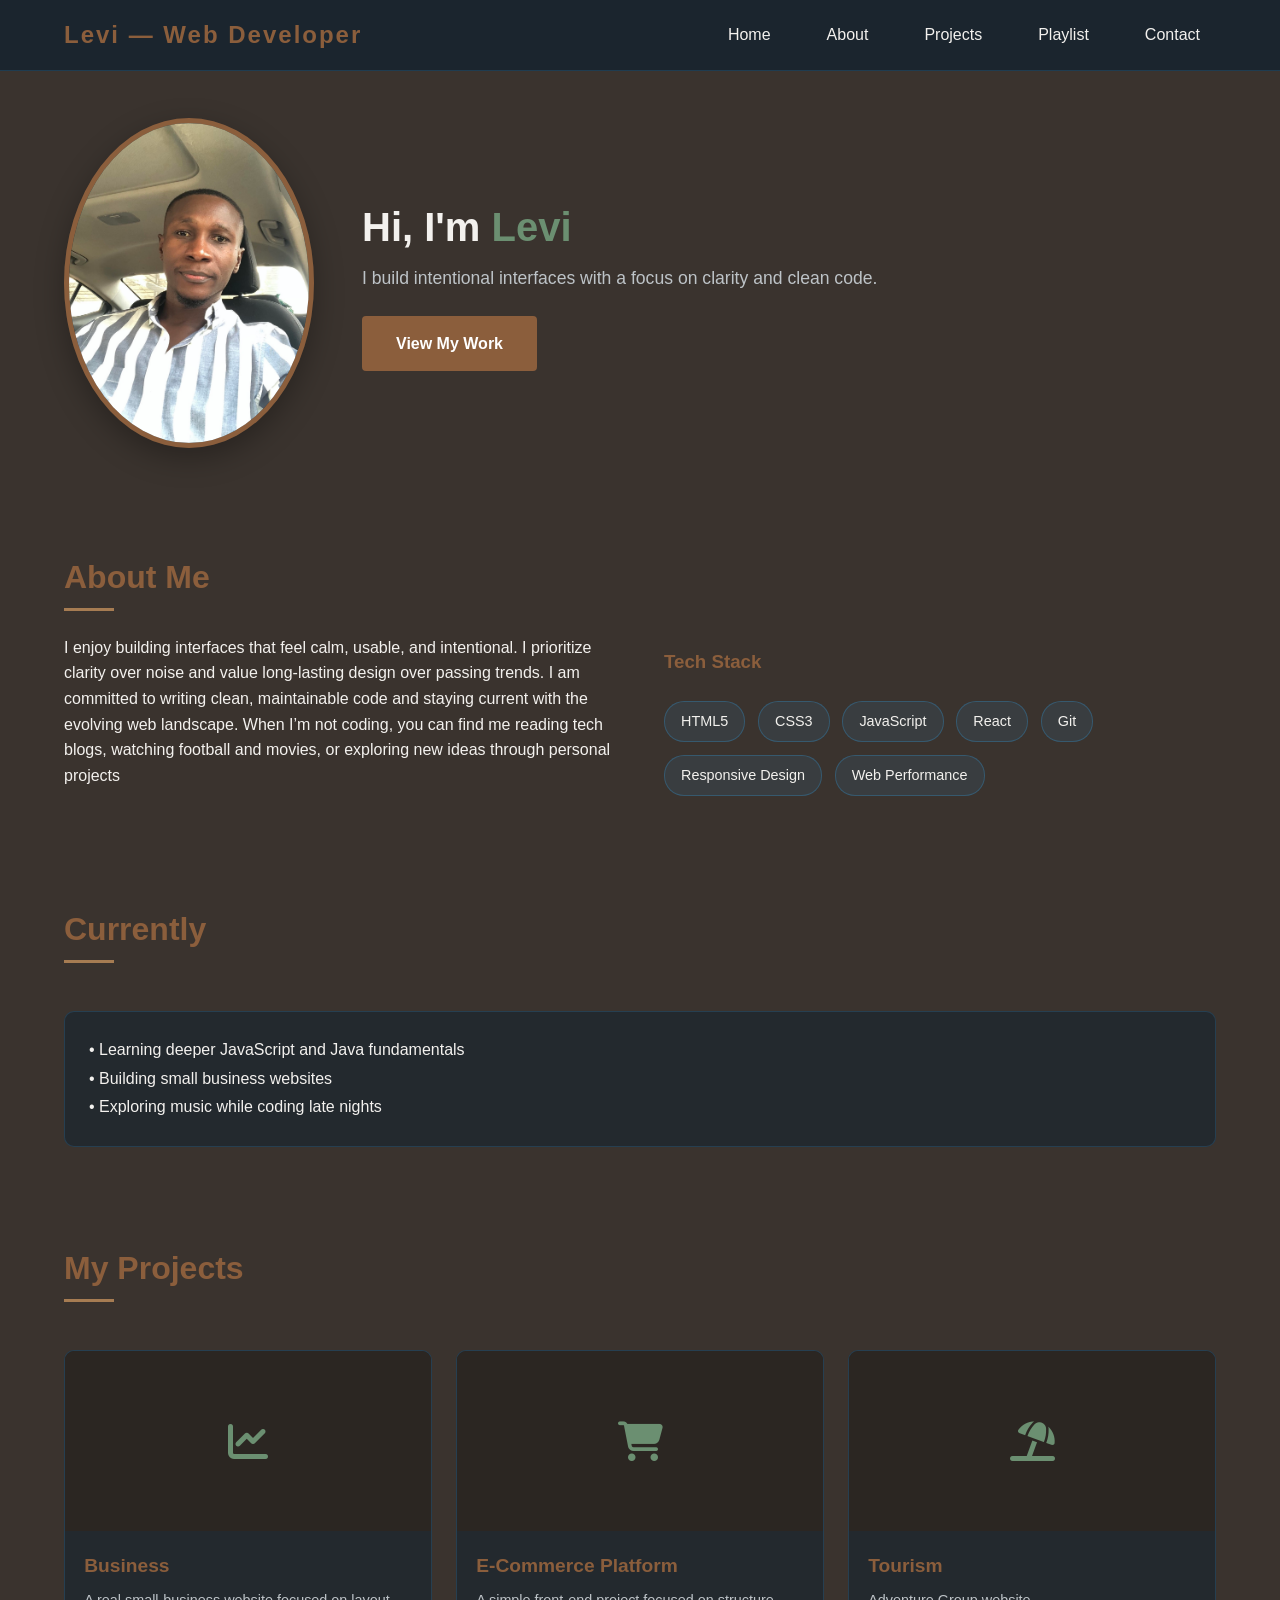
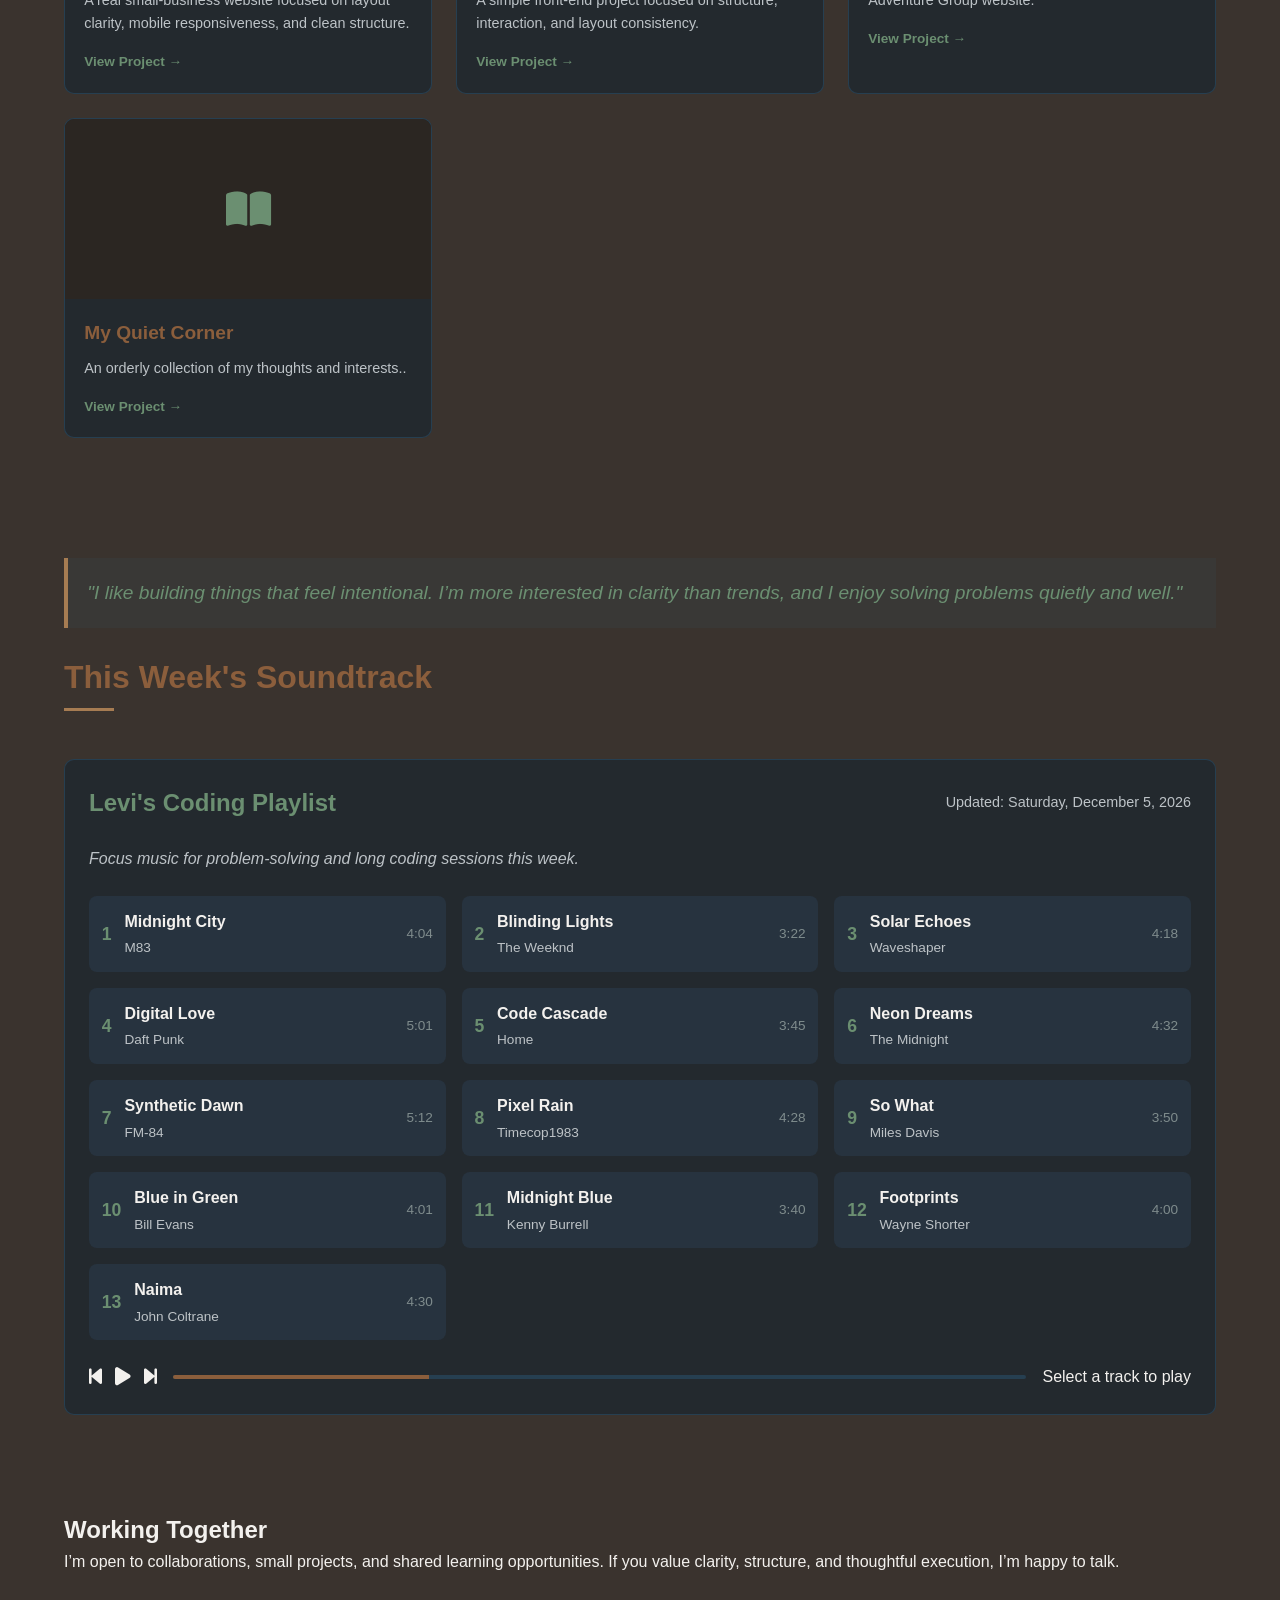
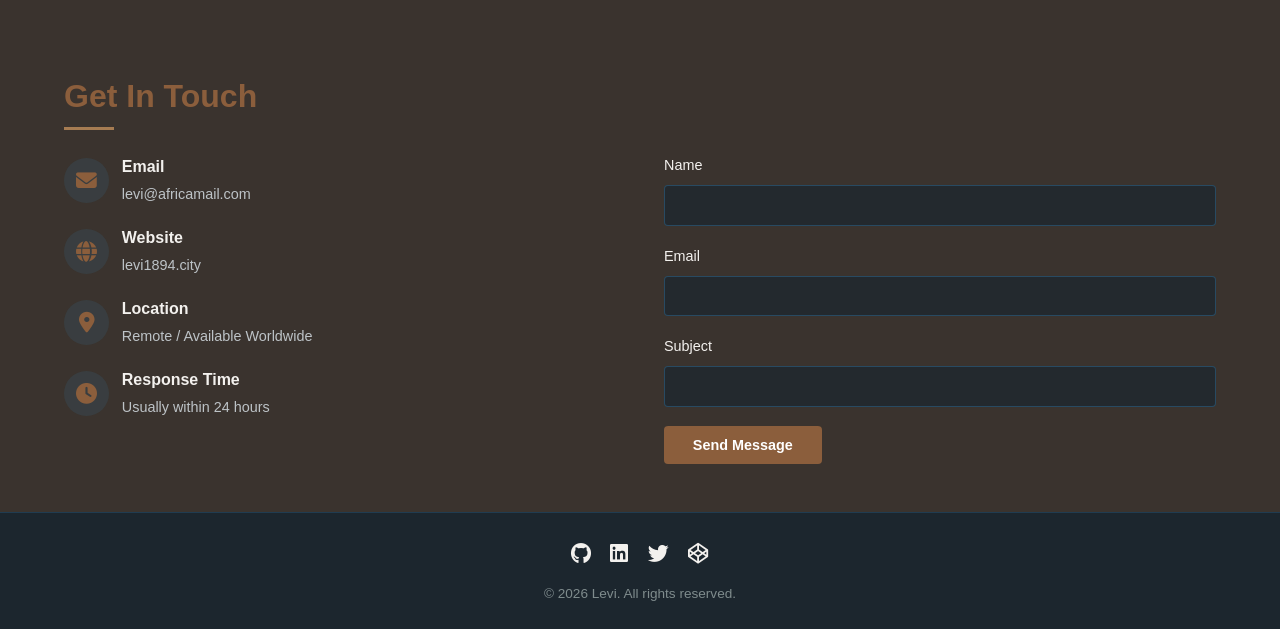
==== index.html @ cd3dd927 "Update index.html" ====
<!DOCTYPE html>
<html lang="en">
<head>
    <meta charset="UTF-8">
    <meta name="viewport" content="width=device-width, initial-scale=1.0">
    <title>Levi | Front End Developer</title>
    <link rel="stylesheet" href="https://cdnjs.cloudflare.com/ajax/libs/font-awesome/6.4.0/css/all.min.css">
    <style>
       :root {
  --primary: #2b2622;    /* deep warm charcoal (fireplace / shadows) */
  --secondary: #8b5e3c;  /* earthy wood / rust tone */
  --accent: #a67c52;     /* warm textile / brass highlight */
  --light: #f3f1ee;      /* soft warm off-white (walls / daylight) */
  --dark: #3a332e;       /* dark brown-gray (depth, contrast) */
  --terminal: #6b8f71;   /* muted olive green (plant / nature accent) */
  --transition: all 0.3s ease;
}


        * {
            margin: 0;
            padding: 0;
            box-sizing: border-box;
        }

        body {
            font-family: 'Segoe UI', Tahoma, Geneva, Verdana, sans-serif;
            line-height: 1.6;
            color: var(--light);
            background-color: var(--dark);
            overflow-x: hidden;
        }

        /* Code Background Animation */
        #code-bg {
            position: fixed;
            top: 0;
            left: 0;
            width: 100%;
            height: 100%;
            z-index: -1;
            opacity: 0.05;
            pointer-events: none;
        }

        .code-line {
            position: absolute;
            color: var(--terminal);
            font-family: 'Courier New', monospace;
            font-size: 14px;
            white-space: nowrap;
            opacity: 0;
            animation: floatCode 20s linear infinite;
        }

        @keyframes floatCode {
            0% {
                transform: translateY(100vh) translateX(-100px);
                opacity: 0;
            }
            10% {
                opacity: 0.7;
            }
            90% {
                opacity: 0.7;
            }
            100% {
                transform: translateY(-100px) translateX(100px);
                opacity: 0;
            }
        }

        /* Header & Navigation */
        header {
            position: fixed;
            top: 0;
            width: 100%;
            padding: 1rem 5%;
            background-color: rgba(26, 37, 47, 0.95);
            backdrop-filter: blur(10px);
            z-index: 1000;
            display: flex;
            justify-content: space-between;
            align-items: center;
            border-bottom: 1px solid rgba(52, 152, 219, 0.2);
        }

        .logo {
            font-size: 1.5rem;
            font-weight: 700;
            color: var(--secondary);
            text-decoration: none;
            letter-spacing: 2px;
        }

        .logo span {
            color: var(--terminal);
        }

        nav ul {
            display: flex;
            list-style: none;
            gap: 1.5rem;
        }

        nav a {
            color: var(--light);
            text-decoration: none;
            font-weight: 500;
            padding: 0.5rem 1rem;
            border-radius: 4px;
            transition: var(--transition);
            position: relative;
        }

        nav a:hover {
            color: var(--terminal);
            background-color: rgba(52, 152, 219, 0.1);
        }

        nav a::after {
            content: '>';
            position: absolute;
            left: -15px;
            opacity: 0;
            transition: var(--transition);
            color: var(--terminal);
        }

        nav a:hover::after {
            opacity: 1;
            left: -10px;
        }

        .mobile-menu-btn {
            display: none;
            background: none;
            border: none;
            color: var(--light);
            font-size: 1.5rem;
            cursor: pointer;
        }

        /* Main Content */
        main {
            margin-top: 70px;
        }

        section {
            padding: 3rem 5%;
            min-height: auto;
            display: flex;
            flex-direction: column;
            justify-content: center;
        }

        .section-title {
            font-size: 2rem;
            margin-bottom: 2rem;
            color: var(--secondary);
            position: relative;
            display: inline-block;
        }

        .section-title::after {
            content: '';
            position: absolute;
            bottom: -8px;
            left: 0;
            width: 50px;
            height: 3px;
            background-color: var(--accent);
        }

        /* Hero Section - Photo on LEFT */
        .hero {
            display: flex;
            align-items: center;
            justify-content: space-between;
            gap: 3rem;
            flex-direction: row;
        }

        .headshot-container {
            flex: 0 0 250px;
            position: relative;
        }

        .headshot {
            width: 100%;
            max-width: 250px;
            border-radius: 50%;
            border: 5px solid var(--secondary);
            box-shadow: 0 10px 30px rgba(0, 0, 0, 0.3);
            transition: var(--transition);
        }

        .headshot:hover {
            transform: scale(1.05);
            border-color: var(--terminal);
        }

        .hero-content {
            flex: 1;
        }

        .hero h1 {
            font-size: 2.5rem;
            margin-bottom: 0.8rem;
            line-height: 1.2;
        }

        .hero h1 span {
            color: var(--terminal);
        }

        .hero p {
            font-size: 1.1rem;
            margin-bottom: 1.5rem;
            color: #bdc3c7;
            max-width: 600px;
        }

        .tagline {
            font-size: 1.3rem;
            color: var(--secondary);
            margin-bottom: 1.5rem;
        }

        .cta-button {
            display: inline-block;
            padding: 0.8rem 2rem;
            background-color: var(--secondary);
            color: white;
            text-decoration: none;
            border-radius: 4px;
            font-weight: 600;
            transition: var(--transition);
            border: 2px solid var(--secondary);
        }

        .cta-button:hover {
            background-color: transparent;
            color: var(--secondary);
        }

        /* About Section */
        .about-content {
            display: grid;
            grid-template-columns: 1fr 1fr;
            gap: 3rem;
            align-items: center;
        }

        .about-text p {
            margin-bottom: 1.2rem;
            font-size: 1rem;
        }

        .person-quote {
            font-style: italic;
            font-size: 1.2rem;
            color: var(--terminal);
            padding: 1.2rem;
            border-left: 4px solid var(--accent);
            background-color: rgba(52, 152, 219, 0.05);
            margin: 1.5rem 0;
        }

        .skills {
            display: flex;
            flex-wrap: wrap;
            gap: 0.8rem;
            margin-top: 1.5rem;
        }

        .skill-tag {
            padding: 0.5rem 1rem;
            background-color: rgba(52, 152, 219, 0.1);
            border-radius: 20px;
            font-size: 0.9rem;
            border: 1px solid rgba(52, 152, 219, 0.3);
            transition: var(--transition);
        }

        .skill-tag:hover {
            background-color: rgba(52, 152, 219, 0.2);
            transform: translateY(-3px);
        }

        /* Playlist Section */
        .playlist-container {
            background-color: rgba(26, 37, 47, 0.7);
            border-radius: 10px;
            padding: 1.5rem;
            margin-top: 1.5rem;
            border: 1px solid rgba(52, 152, 219, 0.2);
        }

        .playlist-header {
            display: flex;
            justify-content: space-between;
            align-items: center;
            margin-bottom: 1.5rem;
            flex-wrap: wrap;
            gap: 1rem;
        }

        .playlist-title {
            font-size: 1.5rem;
            color: var(--terminal);
        }

        .playlist-update {
            color: #bdc3c7;
            font-size: 0.9rem;
        }

        .playlist-description {
            margin-bottom: 1.5rem;
            font-style: italic;
            color: #bdc3c7;
        }

        .playlist-tracks {
            display: grid;
            grid-template-columns: repeat(auto-fill, minmax(280px, 1fr));
            gap: 1rem;
        }

        .track {
            display: flex;
            align-items: center;
            padding: 0.8rem;
            background-color: rgba(44, 62, 80, 0.5);
            border-radius: 8px;
            transition: var(--transition);
            cursor: pointer;
        }

        .track:hover {
            background-color: rgba(44, 62, 80, 0.8);
            transform: translateY(-3px);
        }

        .track-number {
            font-size: 1.1rem;
            color: var(--terminal);
            margin-right: 0.8rem;
            font-weight: bold;
        }

        .track-info {
            flex: 1;
        }

        .track-title {
            font-weight: 600;
            margin-bottom: 0.2rem;
        }

        .track-artist {
            color: #bdc3c7;
            font-size: 0.85rem;
        }

        .track-duration {
            color: #7f8c8d;
            font-size: 0.85rem;
        }

        .music-player {
            margin-top: 1.5rem;
            display: flex;
            align-items: center;
            gap: 1rem;
            flex-wrap: wrap;
        }

        .player-controls {
            display: flex;
            gap: 0.8rem;
        }

        .player-btn {
            background: none;
            border: none;
            color: var(--light);
            font-size: 1.3rem;
            cursor: pointer;
            transition: var(--transition);
        }

        .player-btn:hover {
            color: var(--terminal);
        }

        .player-progress {
            flex: 1;
            min-width: 150px;
            height: 4px;
            background-color: rgba(52, 152, 219, 0.2);
            border-radius: 2px;
            overflow: hidden;
        }

        .progress-bar {
            height: 100%;
            width: 30%;
            background-color: var(--secondary);
            transition: width 0.3s ease;
        }

        /* Projects Section */
        .projects-grid {
            display: grid;
            grid-template-columns: repeat(auto-fill, minmax(280px, 1fr));
            gap: 1.5rem;
            margin-top: 1.5rem;
        }

        .project-card {
            background-color: rgba(26, 37, 47, 0.7);
            border-radius: 10px;
            overflow: hidden;
            transition: var(--transition);
            border: 1px solid rgba(52, 152, 219, 0.2);
        }

        .project-card:hover {
            transform: translateY(-8px);
            box-shadow: 0 10px 20px rgba(0, 0, 0, 0.3);
            border-color: var(--terminal);
        }

        .project-img {
            height: 180px;
            background-color: var(--primary);
            display: flex;
            align-items: center;
            justify-content: center;
            color: var(--terminal);
            font-size: 2.5rem;
        }

        .project-info {
            padding: 1.2rem;
        }

        .project-title {
            font-size: 1.2rem;
            margin-bottom: 0.5rem;
            color: var(--secondary);
        }

        .project-desc {
            color: #bdc3c7;
            margin-bottom: 0.8rem;
            font-size: 0.9rem;
        }

        .project-tech {
            display: flex;
            flex-wrap: wrap;
            gap: 0.5rem;
            margin-bottom: 0.8rem;
        }

        .tech-tag {
            padding: 0.3rem 0.7rem;
            background-color: rgba(231, 76, 60, 0.1);
            border-radius: 15px;
            font-size: 0.75rem;
            color: var(--accent);
        }

        .project-link {
            display: inline-block;
            color: var(--terminal);
            text-decoration: none;
            font-weight: 600;
            font-size: 0.85rem;
        }

        .project-link:hover {
            text-decoration: underline;
        }

        /* Contact Section */
        .contact-container {
            display: grid;
            grid-template-columns: 1fr 1fr;
            gap: 3rem;
        }

        .contact-info {
            display: flex;
            flex-direction: column;
            gap: 1.2rem;
        }

        .contact-item {
            display: flex;
            align-items: center;
            gap: 0.8rem;
        }

        .contact-icon {
            font-size: 1.3rem;
            color: var(--secondary);
            width: 45px;
            height: 45px;
            background-color: rgba(52, 152, 219, 0.1);
            border-radius: 50%;
            display: flex;
            align-items: center;
            justify-content: center;
            flex-shrink: 0;
        }

        .contact-details h3 {
            margin-bottom: 0.2rem;
            color: var(--light);
            font-size: 1rem;
        }

        .contact-details p {
            color: #bdc3c7;
            font-size: 0.9rem;
        }

        .contact-form {
            display: flex;
            flex-direction: column;
            gap: 1.2rem;
        }

        .form-group {
            display: flex;
            flex-direction: column;
            gap: 0.5rem;
        }

        .form-group label {
            color: var(--light);
            font-weight: 500;
            font-size: 0.9rem;
        }

        .form-group input,
        .form-group textarea {
            padding: 0.7rem;
            background-color: rgba(26, 37, 47, 0.7);
            border: 1px solid rgba(52, 152, 219, 0.3);
            border-radius: 4px;
            color: var(--light);
            font-family: inherit;
            font-size: 0.9rem;
        }

        .form-group input:focus,
        .form-group textarea:focus {
            outline: none;
            border-color: var(--terminal);
        }

        .submit-btn {
            padding: 0.7rem 1.8rem;
            background-color: var(--secondary);
            color: white;
            border: none;
            border-radius: 4px;
            font-weight: 600;
            cursor: pointer;
            transition: var(--transition);
            align-self: flex-start;
            font-size: 0.9rem;
        }

        .submit-btn:hover {
            background-color: var(--terminal);
        }

        /* Footer */
        footer {
            text-align: center;
            padding: 1.5rem;
            background-color: rgba(26, 37, 47, 0.9);
            border-top: 1px solid rgba(52, 152, 219, 0.2);
        }

        .social-links {
            display: flex;
            justify-content: center;
            gap: 1.2rem;
            margin-bottom: 0.8rem;
        }

        .social-link {
            color: var(--light);
            font-size: 1.3rem;
            transition: var(--transition);
        }

        .social-link:hover {
            color: var(--terminal);
            transform: translateY(-3px);
        }

        .copyright {
            color: #7f8c8d;
            font-size: 0.85rem;
        }

        /* Responsive Design */
        @media (max-width: 992px) {
            .hero {
                flex-direction: column;
                text-align: center;
                gap: 2rem;
            }
            
            .headshot-container {
                flex: 0 0 200px;
            }
            
            .headshot {
                max-width: 200px;
            }
            
            .about-content,
            .contact-container {
                grid-template-columns: 1fr;
                gap: 2rem;
            }
            
            .hero h1 {
                font-size: 2.2rem;
            }
            
            .section-title {
                font-size: 1.8rem;
            }
        }

        @media (max-width: 768px) {
            header {
                padding: 0.8rem 5%;
            }
            
            main {
                margin-top: 60px;
            }
            
            section {
                padding: 2rem 5%;
            }
            
            nav ul {
                display: none;
                position: absolute;
                top: 100%;
                left: 0;
                width: 100%;
                background-color: var(--dark);
                flex-direction: column;
                padding: 1rem 0;
                text-align: center;
                gap: 0;
            }
            
            nav ul.active {
                display: flex;
            }
            
            nav a {
                display: block;
                padding: 0.8rem;
            }
            
            .mobile-menu-btn {
                display: block;
            }
            
            .hero h1 {
                font-size: 2rem;
            }
            
            .tagline {
                font-size: 1.2rem;
            }
            
            .hero p {
                 font-size: 1.1rem;
  line-height: 1.75;
            }
            
            .headshot-container {
                flex: 0 0 180px;
            }
            
            .headshot {
                max-width: 180px;
            }
            
            .playlist-tracks {
                grid-template-columns: 1fr;
            }
            
            .projects-grid {
                grid-template-columns: 1fr;
            }
            
            .playlist-header {
                flex-direction: column;
                align-items: flex-start;
            }
            
            .music-player {
                flex-direction: column;
                align-items: flex-start;
            }
            
            .player-progress {
                width: 100%;
            }
        }

        @media (max-width: 480px) {
            .hero h1 {
                font-size: 1.8rem;
            }
            
            .headshot-container {
                flex: 0 0 150px;
            }
            
            .headshot {
                max-width: 150px;
            }
            
            .section-title {
                font-size: 1.6rem;
            }
            
            .person-quote {
                font-size: 1.1rem;
                padding: 1rem;
            }
        }
    </style>
</head>
<body>
    <!-- Animated Code Background -->
    <div id="code-bg"></div>

    <!-- Header -->
    <header>
        <a href="#" class="logo">Levi — Web Developer<span></span></a>
        <button class="mobile-menu-btn" id="mobileMenuBtn">
            <i class="fas fa-bars"></i>
        </button>
        <nav>
            <ul id="navMenu">
                <li><a href="#home">Home</a></li>
                <li><a href="#about">About</a></li>
                <li><a href="#projects">Projects</a></li>
                <li><a href="#playlist">Playlist</a></li>
                <li><a href="#contact">Contact</a></li>
            </ul>
        </nav>
    </header>

    <main>
        <!-- Hero Section - Photo on LEFT -->
        <section id="home" class="hero">
            <div class="headshot-container">
                <img src="unnamed.jpg" alt="Levi" class="headshot">
            </div>
            <div class="hero-content">
                <h1>Hi, I'm <span>Levi</span></h1>
            
                <p>I build intentional interfaces with a focus on clarity and clean code.</p>
                <a href="#projects" class="cta-button">View My Work</a>
            </div>
        </section>

        <!-- About Section -->
        <section id="about">
            <h2 class="section-title">About Me</h2>
            <div class="about-content">
                <div class="about-text">
                    <p>I enjoy building interfaces that feel calm, usable, and intentional. I prioritize clarity over noise and value long-lasting design over passing trends. I am committed to writing clean, maintainable code and staying current with the evolving web landscape. When I’m not coding, you can find me reading tech blogs, watching football and movies, or exploring new ideas through personal projects</p>
                   
                </div>
                <div>
                    <h3 style="margin-bottom: 1.2rem; color: var(--secondary);">Tech Stack</h3>
                    <div class="skills">
                        <span class="skill-tag">HTML5</span>
                        <span class="skill-tag">CSS3</span>
                        <span class="skill-tag">JavaScript</span>
                        <span class="skill-tag">React</span>
                        <span class="skill-tag">Git</span>
                        <span class="skill-tag">Responsive Design</span>
                        <span class="skill-tag">Web Performance</span>
                    </div>
                </div>
            </div>
        </section>

        <section id="now">
  <h2 class="section-title">Currently</h2>
  <div class="playlist-container">
    <ul style="list-style: none; line-height: 1.8;">
      <li>• Learning deeper JavaScript and Java fundamentals</li>
      <li>• Building small business websites</li>
      <li>• Exploring music while coding late nights</li>
    </ul>
  </div>
</section>
        <!-- Projects Section -->
        <section id="projects">
            <h2 class="section-title">My Projects</h2>
            <div class="projects-grid">
                <div class="project-card">
                    <div class="project-img">
                        <i class="fas fa-chart-line"></i>
                    </div>
                    <div class="project-info">
                        <h3 class="project-title">Business</h3>
                        <p class="project-desc">A real small-business website focused on layout clarity,
mobile responsiveness, and clean structure.</p>
                        <a href="https://smoothjazz18n94.github.io/littlebyte/" class="project-link">View Project →</a>
                    </div>
                </div>
                <div class="project-card">
                    <div class="project-img">
                        <i class="fas fa-shopping-cart"></i>
                    </div>
                    <div class="project-info">
                        <h3 class="project-title">E-Commerce Platform</h3>
                        <p class="project-desc">A simple front-end project focused on structure,
interaction, and layout consistency.</p>
                        <a href="https://smoothjazz18n94.github.io/organic/" class="project-link">View Project →</a>
                    </div>
                </div>
                <div class="project-card">
                    <div class="project-img">
                       <i class="fa-solid fa-umbrella-beach"></i>
                    </div>
                    <div class="project-info">
                        <h3 class="project-title">Tourism</h3>
                        <p class="project-desc">Adventure Group website.</p>
                        <a href="https://smoothjazz18n94.github.io/OTF/" class="project-link">View Project →</a>
                    </div>
                </div>
                
                <div class="project-card">
                    <div class="project-img">
                        <i class="fa-solid fa-book-open"></i>
                    </div>
                    <div class="project-info">
                        <h3 class="project-title">My Quiet Corner</h3>
                        <p class="project-desc">An orderly collection of my thoughts and interests..</p>
                        <a href="https://smoothjazz18n94.github.io/myquietcorner/" class="project-link">View Project →</a>
                    </div>
                </div>
            </div>
        </section>

        <!-- Playlist Section -->
        <section id="playlist">
            <div class="person-quote">
                "I like building things that feel intentional.
  I’m more interested in clarity than trends,
  and I enjoy solving problems quietly and well."
            </div>
            <h2 class="section-title">This Week's Soundtrack</h2>
            
            <div class="playlist-container">
                <div class="playlist-header">
                    <h3 class="playlist-title">Levi's Coding Playlist</h3>
                    <div class="playlist-update">Updated: <span id="currentDate"></span></div>
                </div>
                <p class="playlist-description">Focus music for problem-solving and long coding sessions this week.</p>
                
                <div class="playlist-tracks" id="playlistTracks">
                    <!-- Tracks will be populated by JavaScript -->
                </div>
                
                <div class="music-player">
                    <div class="player-controls">
                        <button class="player-btn" id="prevBtn">
                            <i class="fas fa-step-backward"></i>
                        </button>
                        <button class="player-btn" id="playBtn">
                            <i class="fas fa-play"></i>
                        </button>
                        <button class="player-btn" id="nextBtn">
                            <i class="fas fa-step-forward"></i>
                        </button>
                    </div>
                    <div class="player-progress">
                        <div class="progress-bar" id="progressBar"></div>
                    </div>
                    <div id="nowPlaying">Select a track to play</div>
                </div>
            </div>
        </section>

        <!-- Contact Section -->
         <section id="collaboration">
  <h2>Working Together</h2>
  <p>
    I’m open to collaborations, small projects, and shared learning opportunities.
    If you value clarity, structure, and thoughtful execution, I’m happy to talk.
  </p>
</section>
        <section id="contact">
            <h2 class="section-title">Get In Touch</h2>
            <div class="contact-container">
                <div class="contact-info">
                    <div class="contact-item">
                        <div class="contact-icon">
                            <i class="fas fa-envelope"></i>
                        </div>
                        <div class="contact-details">
                            <h3>Email</h3>
                            <p>levi@africamail.com</p>
                        </div>
                    </div>
                    <div class="contact-item">
                        <div class="contact-icon">
                            <i class="fas fa-globe"></i>
                        </div>
                        <div class="contact-details">
                            <h3>Website</h3>
                            <p>levi1894.city</p>
                        </div>
                    </div>
                    <div class="contact-item">
                        <div class="contact-icon">
                            <i class="fas fa-map-marker-alt"></i>
                        </div>
                        <div class="contact-details">
                            <h3>Location</h3>
                            <p>Remote / Available Worldwide</p>
                        </div>
                    </div>
                    <div class="contact-item">
                        <div class="contact-icon">
                            <i class="fas fa-clock"></i>
                        </div>
                        <div class="contact-details">
                            <h3>Response Time</h3>
                            <p>Usually within 24 hours</p>
                        </div>
                    </div>
                </div>
                <form
  class="contact-form"
  action="https://formspree.io/f/xreebewq"
  method="POST"
>
  <div class="form-group">
    <label for="name">Name</label>
    <input type="text" name="name" id="name" required>
  </div>

  <div class="form-group">
    <label for="email">Email</label>
    <input type="email" name="email" id="email" required>
  </div>

  <div class="form-group">
    <label for="subject">Subject</label>
    <input type="text" name="subject" id="subject" required>
  </div>

  <!-- Hidden settings -->
  <input type="hidden" name="_subject" value="New message from levi1894.city">
  <input type="hidden" name="_template" value="table">

  <button type="submit" class="submit-btn">
    Send Message
  </button>
</form>

            </div>
        </section>
    </main>

    <!-- Footer -->
    <footer>
        <div class="social-links">
            <a href="https://github.com/smoothjazz18n94" class="social-link"><i class="fab fa-github"></i></a>
            <a href="https://www.linkedin.com/in/levi-s-070030272?utm_source=share&utm_campaign=share_via&utm_content=profile&utm_medium=ios_app" class="social-link"><i class="fab fa-linkedin"></i></a>
            <a href="https://x.com/coolmensch_" class="social-link"><i class="fab fa-twitter"></i></a>
            <a href="#" class="social-link"><i class="fab fa-codepen"></i></a>
        </div>
        <p class="copyright">© <span id="currentYear"></span> Levi.  All rights reserved.</p>
        
    </footer>

    <script>
        // Initialize when DOM is loaded
        document.addEventListener('DOMContentLoaded', function() {
            // Set current date and year
            const currentDate = new Date();
            document.getElementById('currentDate').textContent = currentDate.toLocaleDateString('en-US', { 
                weekday: 'long', 
                year: 'numeric', 
                month: 'long', 
                day: 'numeric' 
            });
            document.getElementById('currentYear').textContent = currentDate.getFullYear();
            
            // Create animated code background
            createCodeBackground();
            
            // Initialize playlist
            initializePlaylist();
            
            // Mobile menu toggle
            const mobileMenuBtn = document.getElementById('mobileMenuBtn');
            const navMenu = document.getElementById('navMenu');
            
            mobileMenuBtn.addEventListener('click', function() {
                navMenu.classList.toggle('active');
                mobileMenuBtn.innerHTML = navMenu.classList.contains('active') 
                    ? '<i class="fas fa-times"></i>' 
                    : '<i class="fas fa-bars"></i>';
            });
            
            // Smooth scrolling for navigation links
            document.querySelectorAll('nav a').forEach(anchor => {
                anchor.addEventListener('click', function(e) {
                    e.preventDefault();
                    const targetId = this.getAttribute('href');
                    const targetSection = document.querySelector(targetId);
                    
                    // Close mobile menu if open
                    navMenu.classList.remove('active');
                    mobileMenuBtn.innerHTML = '<i class="fas fa-bars"></i>';
                    
                    // Scroll to section
                    window.scrollTo({
                        top: targetSection.offsetTop - 70,
                        behavior: 'smooth'
                    });
                });
            });
            
            // Contact form submission
           
            // Dynamic color palette based on time of day
            updateColorPalette();
            
            // Add scroll animations
            setupScrollAnimations();
        });
        
        // Create animated code background
        function createCodeBackground() {
            const codeBg = document.getElementById('code-bg');
            const codeLines = [
                "function createPortfolio() {",
                "  const skills = ['HTML', 'CSS', 'JS'];",
                "  return <Portfolio skills={skills} />;",
                "}",
                "const developer = new Developer('Levi');",
                "developer.specialize('Frontend');",
                "if (problem) {",
                "  solve(problem);",
                "}",
                "npm install creativity --save-dev",
                "git commit -m 'Add awesome portfolio'",
                "while (coding) {",
                "  drinkCoffee();",
                "}",
                "const portfolio = {",
                "  modern: true,",
                "  minimal: true,",
                "  interactive: true",
                "};"
            ];
            
            // Create code lines at random positions
            for (let i = 0; i < 15; i++) {
                const codeLine = document.createElement('div');
                codeLine.className = 'code-line';
                codeLine.textContent = codeLines[Math.floor(Math.random() * codeLines.length)];
                codeLine.style.left = `${Math.random() * 100}%`;
                codeLine.style.animationDelay = `${Math.random() * 20}s`;
                codeLine.style.fontSize = `${12 + Math.random() * 6}px`;
                codeBg.appendChild(codeLine);
            }
            
            // Make code lines interactive on hover
            document.querySelectorAll('.code-line').forEach(line => {
                line.addEventListener('mouseenter', function() {
                    this.style.opacity = '1';
                    this.style.color = '#ff5555';
                    this.style.textShadow = '0 0 10px #ff5555';
                });
                
                line.addEventListener('mouseleave', function() {
                    this.style.opacity = '0.7';
                    this.style.color = '';
                    this.style.textShadow = '';
                });
            });
        }
        
        // Initialize playlist with tracks
        function initializePlaylist() {
            const playlistTracks = document.getElementById('playlistTracks');
            const tracks = [
                { title: "Midnight City", artist: "M83", duration: "4:04" },
                { title: "Blinding Lights", artist: "The Weeknd", duration: "3:22" },
                { title: "Solar Echoes", artist: "Waveshaper", duration: "4:18" },
                { title: "Digital Love", artist: "Daft Punk", duration: "5:01" },
                { title: "Code Cascade", artist: "Home", duration: "3:45" },
                { title: "Neon Dreams", artist: "The Midnight", duration: "4:32" },
                { title: "Synthetic Dawn", artist: "FM-84", duration: "5:12" },
                { title: "Pixel Rain", artist: "Timecop1983", duration: "4:28" },
                { title: 'So What', artist: 'Miles Davis', duration: "3:50" },
                { title: 'Blue in Green', artist: 'Bill Evans', duration: "4:01" },
                { title: 'Midnight Blue', artist: 'Kenny Burrell', duration: "3:40" },
                { title: 'Footprints', artist: 'Wayne Shorter', duration: "4:00" },
                { title: 'Naima', artist: 'John Coltrane', duration: "4:30" }  
            ];
            
            // Clear existing content
            playlistTracks.innerHTML = '';
            
            // Add tracks to playlist
            tracks.forEach((track, index) => {
                const trackElement = document.createElement('div');
                trackElement.className = 'track';
                trackElement.dataset.index = index;
                
                trackElement.innerHTML = `
                    <div class="track-number">${index + 1}</div>
                    <div class="track-info">
                        <div class="track-title">${track.title}</div>
                        <div class="track-artist">${track.artist}</div>
                    </div>
                    <div class="track-duration">${track.duration}</div>
                `;
                
                // Add click event to play track
                trackElement.addEventListener('click', function() {
                    playTrack(index);
                });
                
                playlistTracks.appendChild(trackElement);
            });
            
            // Initialize player controls
            const playBtn = document.getElementById('playBtn');
            const prevBtn = document.getElementById('prevBtn');
            const nextBtn = document.getElementById('nextBtn');
            const progressBar = document.getElementById('progressBar');
            const nowPlaying = document.getElementById('nowPlaying');
            
            let currentTrack = 0;
            let isPlaying = false;
            let progressInterval;
            
            function playTrack(index) {
                currentTrack = index;
                const track = tracks[index];
                nowPlaying.textContent = `Now Playing: ${track.title} - ${track.artist}`;
                
                // Update play button
                playBtn.innerHTML = '<i class="fas fa-pause"></i>';
                isPlaying = true;
                
                // Reset and start progress bar
                clearInterval(progressInterval);
                let progress = 0;
                progressBar.style.width = '0%';
                
                progressInterval = setInterval(() => {
                    if (progress >= 100) {
                        clearInterval(progressInterval);
                        playNextTrack();
                        return;
                    }
                    
                        progress += 1;
                    progressBar.style.width = progress + '%';
                }, 200);
            }

            function playNextTrack() {
                playTrack((currentTrack + 1) % tracks.length);
            }

            function playPrevTrack() {
                playTrack((currentTrack - 1 + tracks.length) % tracks.length);
            }

            nextBtn.addEventListener('click', playNextTrack);
            prevBtn.addEventListener('click', playPrevTrack);
        }
    
</script>
</body>
</html>
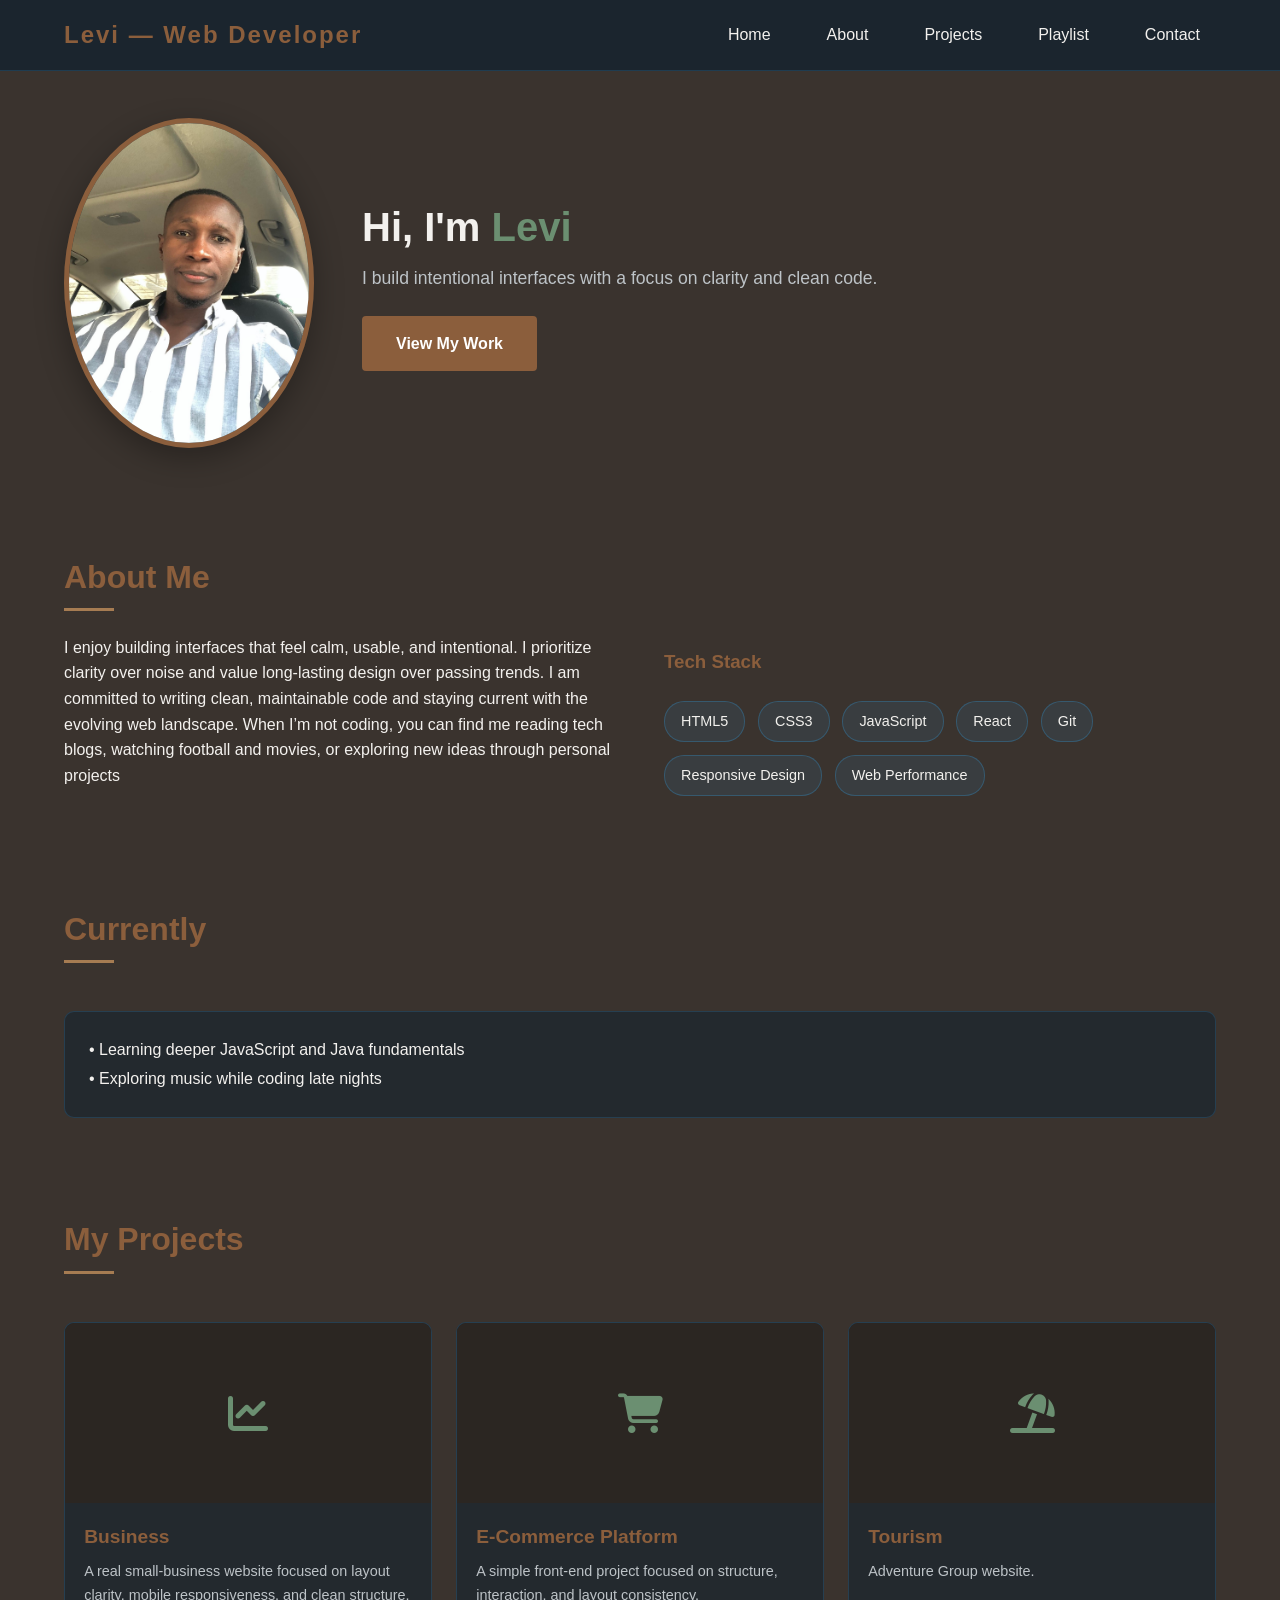
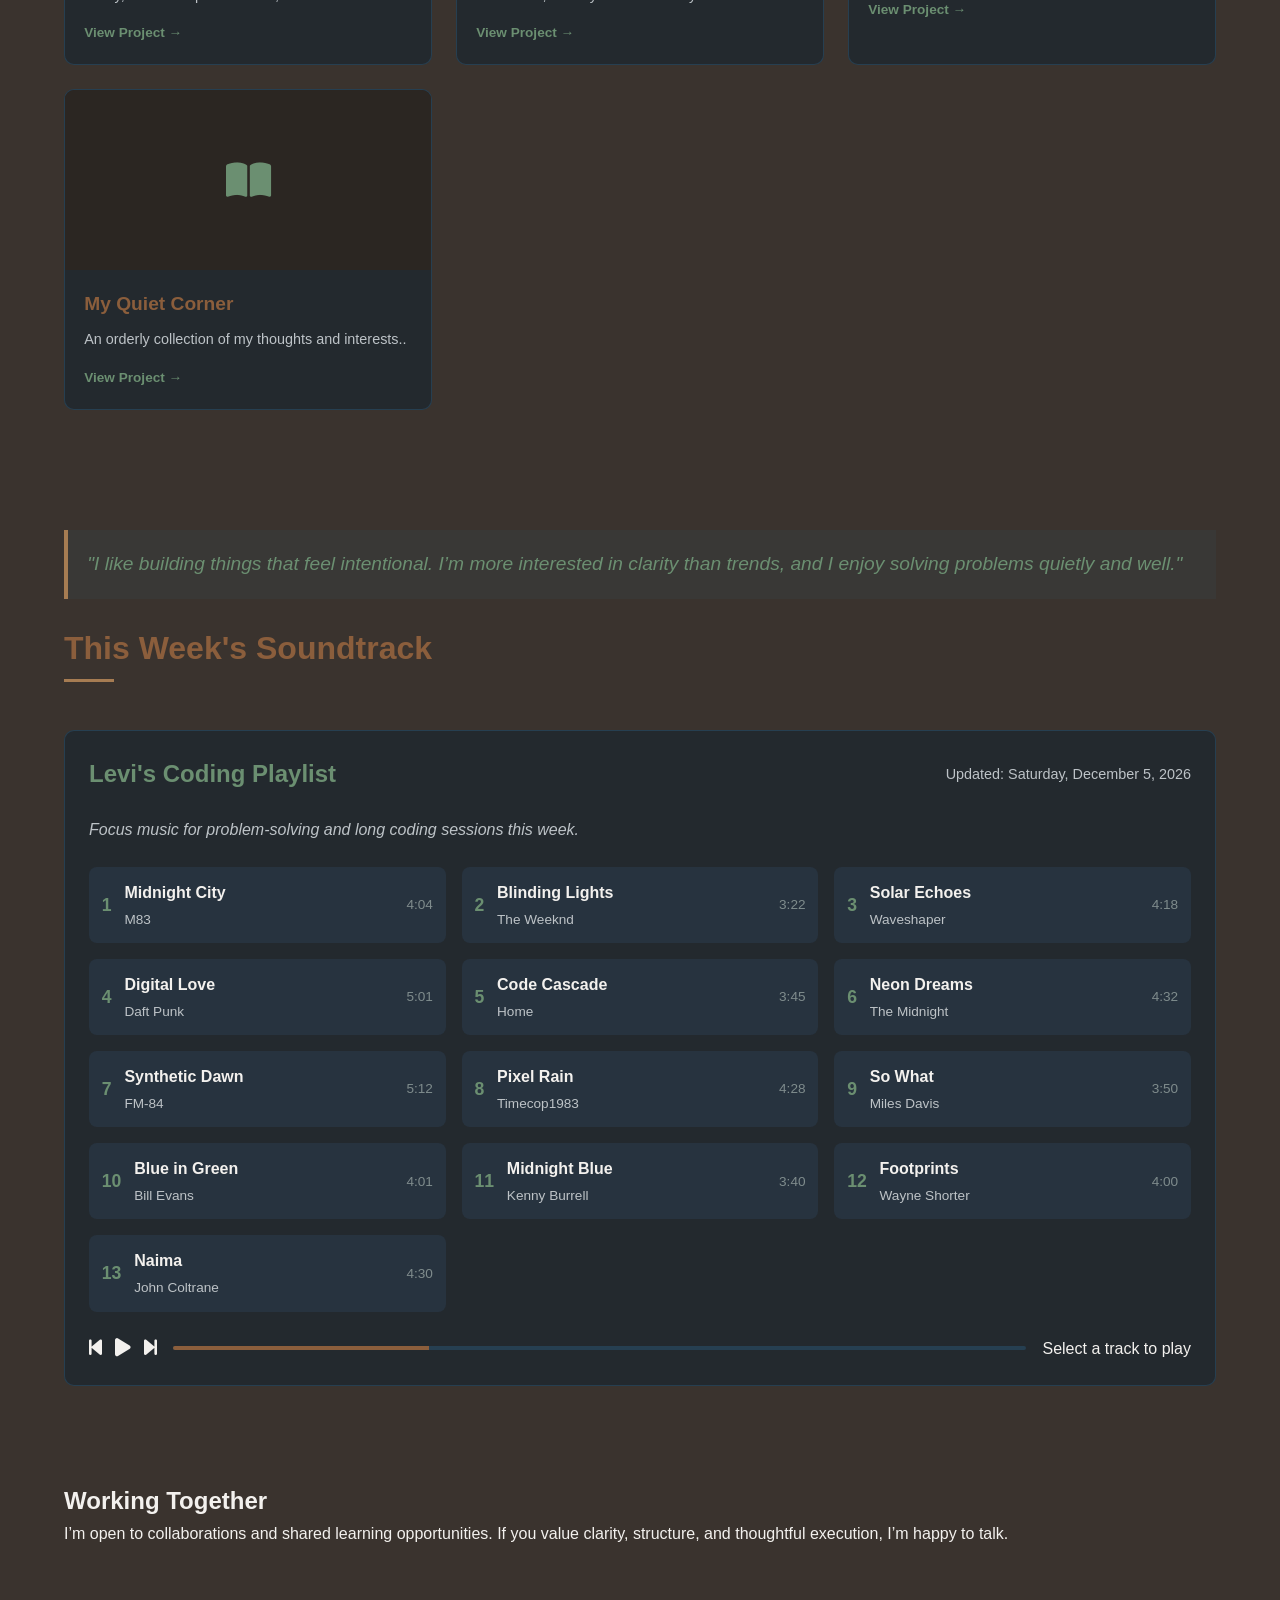
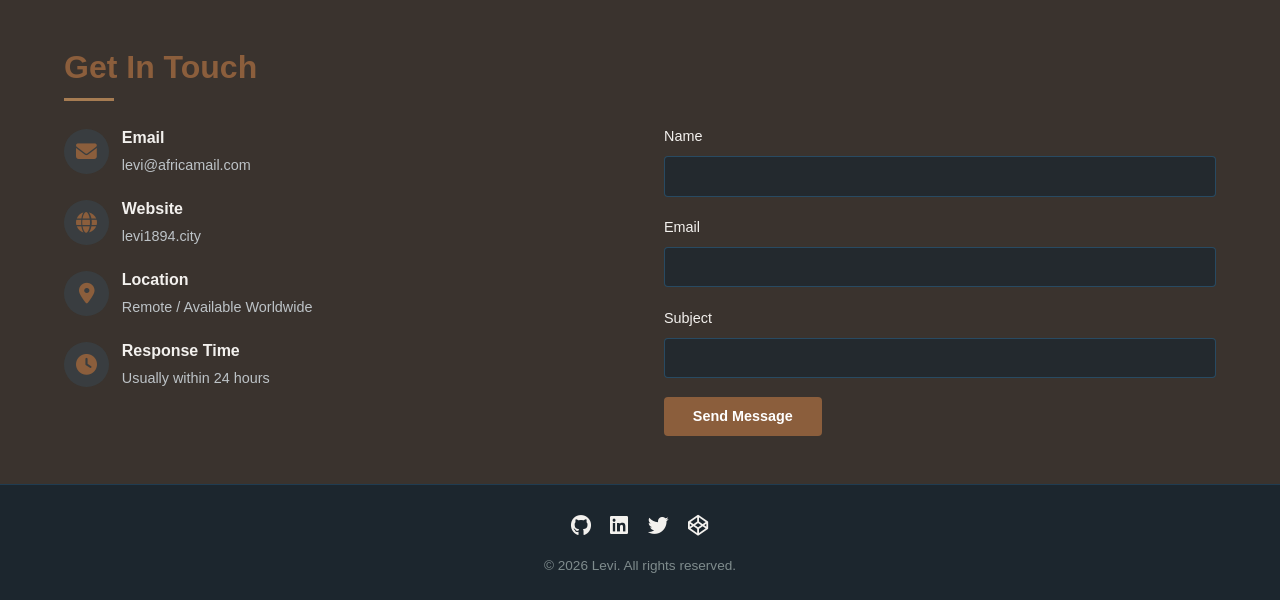
==== commit 5e5e9fdf: "Update index.html" ====
--- a/index.html
+++ b/index.html
@@ -813,7 +813,6 @@
   <div class="playlist-container">
     <ul style="list-style: none; line-height: 1.8;">
       <li>• Learning deeper JavaScript and Java fundamentals</li>
-      <li>• Building small business websites</li>
       <li>• Exploring music while coding late nights</li>
     </ul>
   </div>
@@ -912,7 +911,7 @@
          <section id="collaboration">
   <h2>Working Together</h2>
   <p>
-    I’m open to collaborations, small projects, and shared learning opportunities.
+    I’m open to collaborations and shared learning opportunities.
     If you value clarity, structure, and thoughtful execution, I’m happy to talk.
   </p>
 </section>
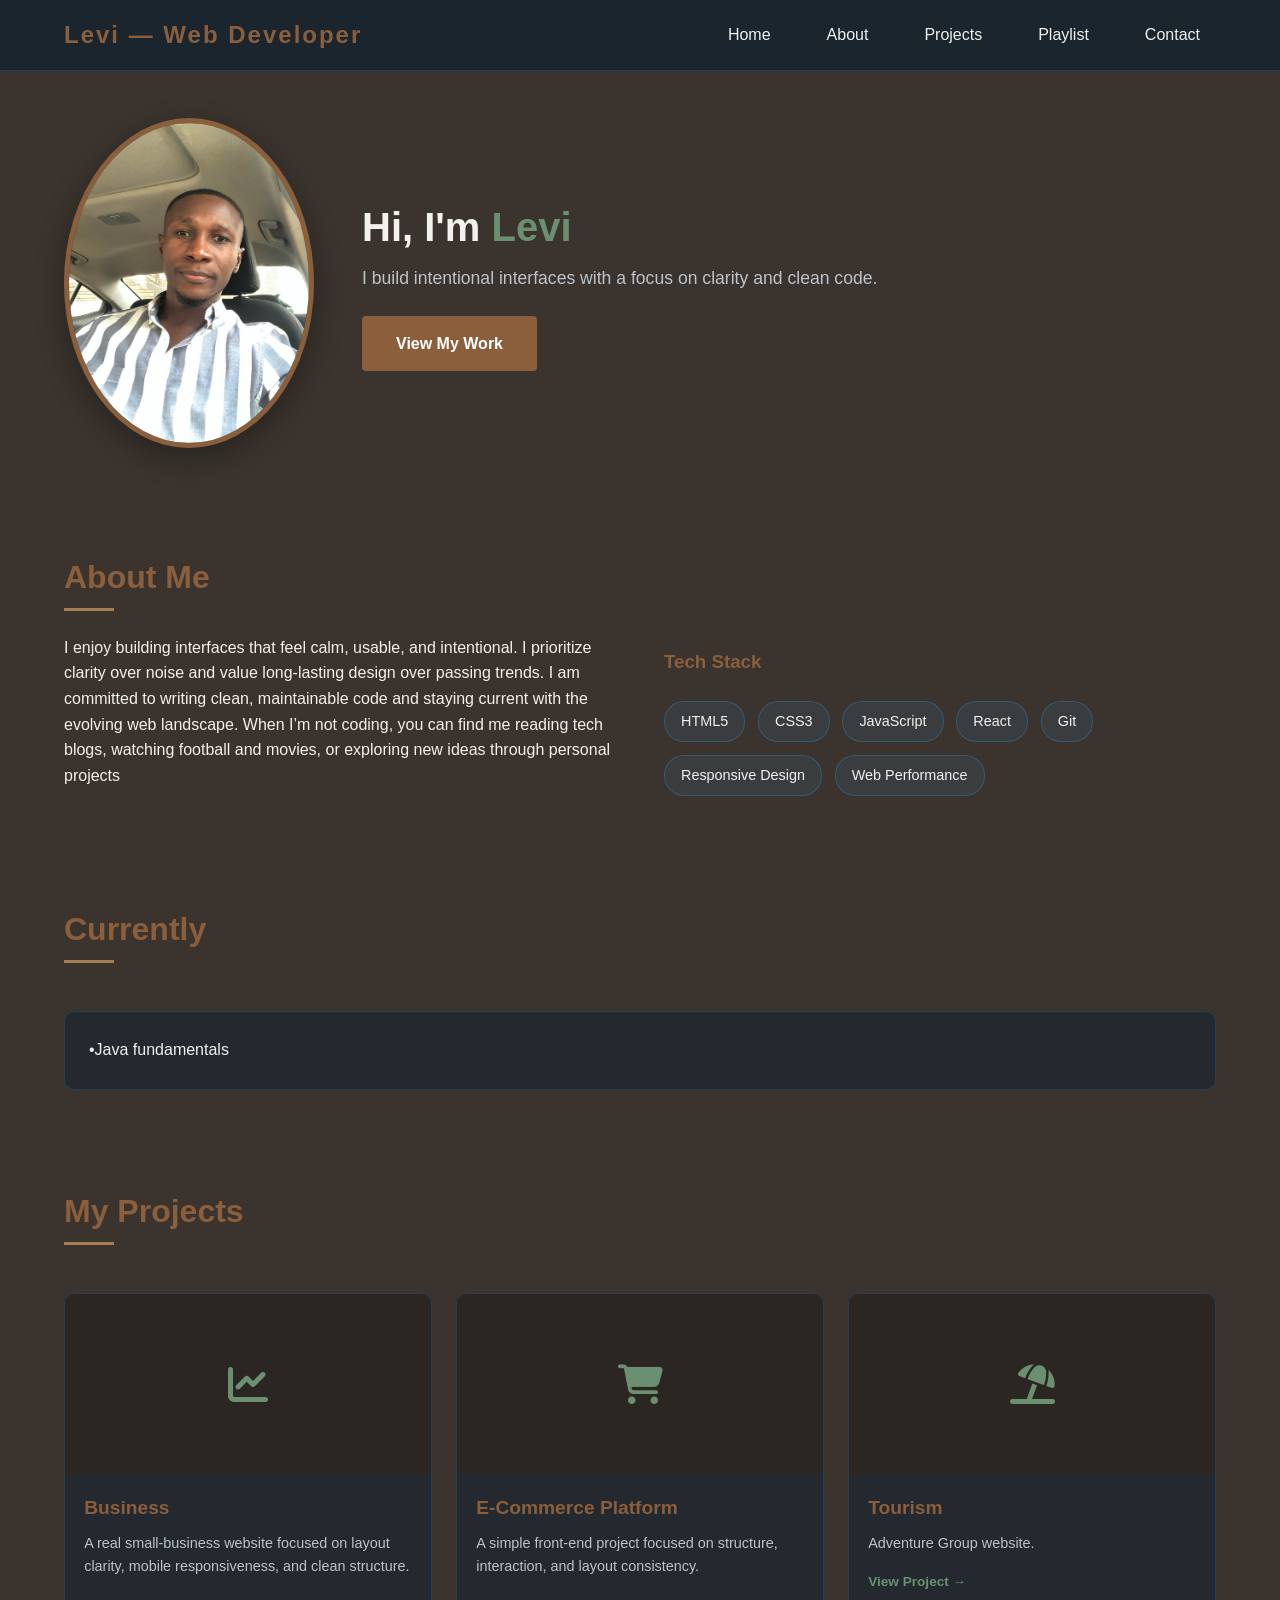
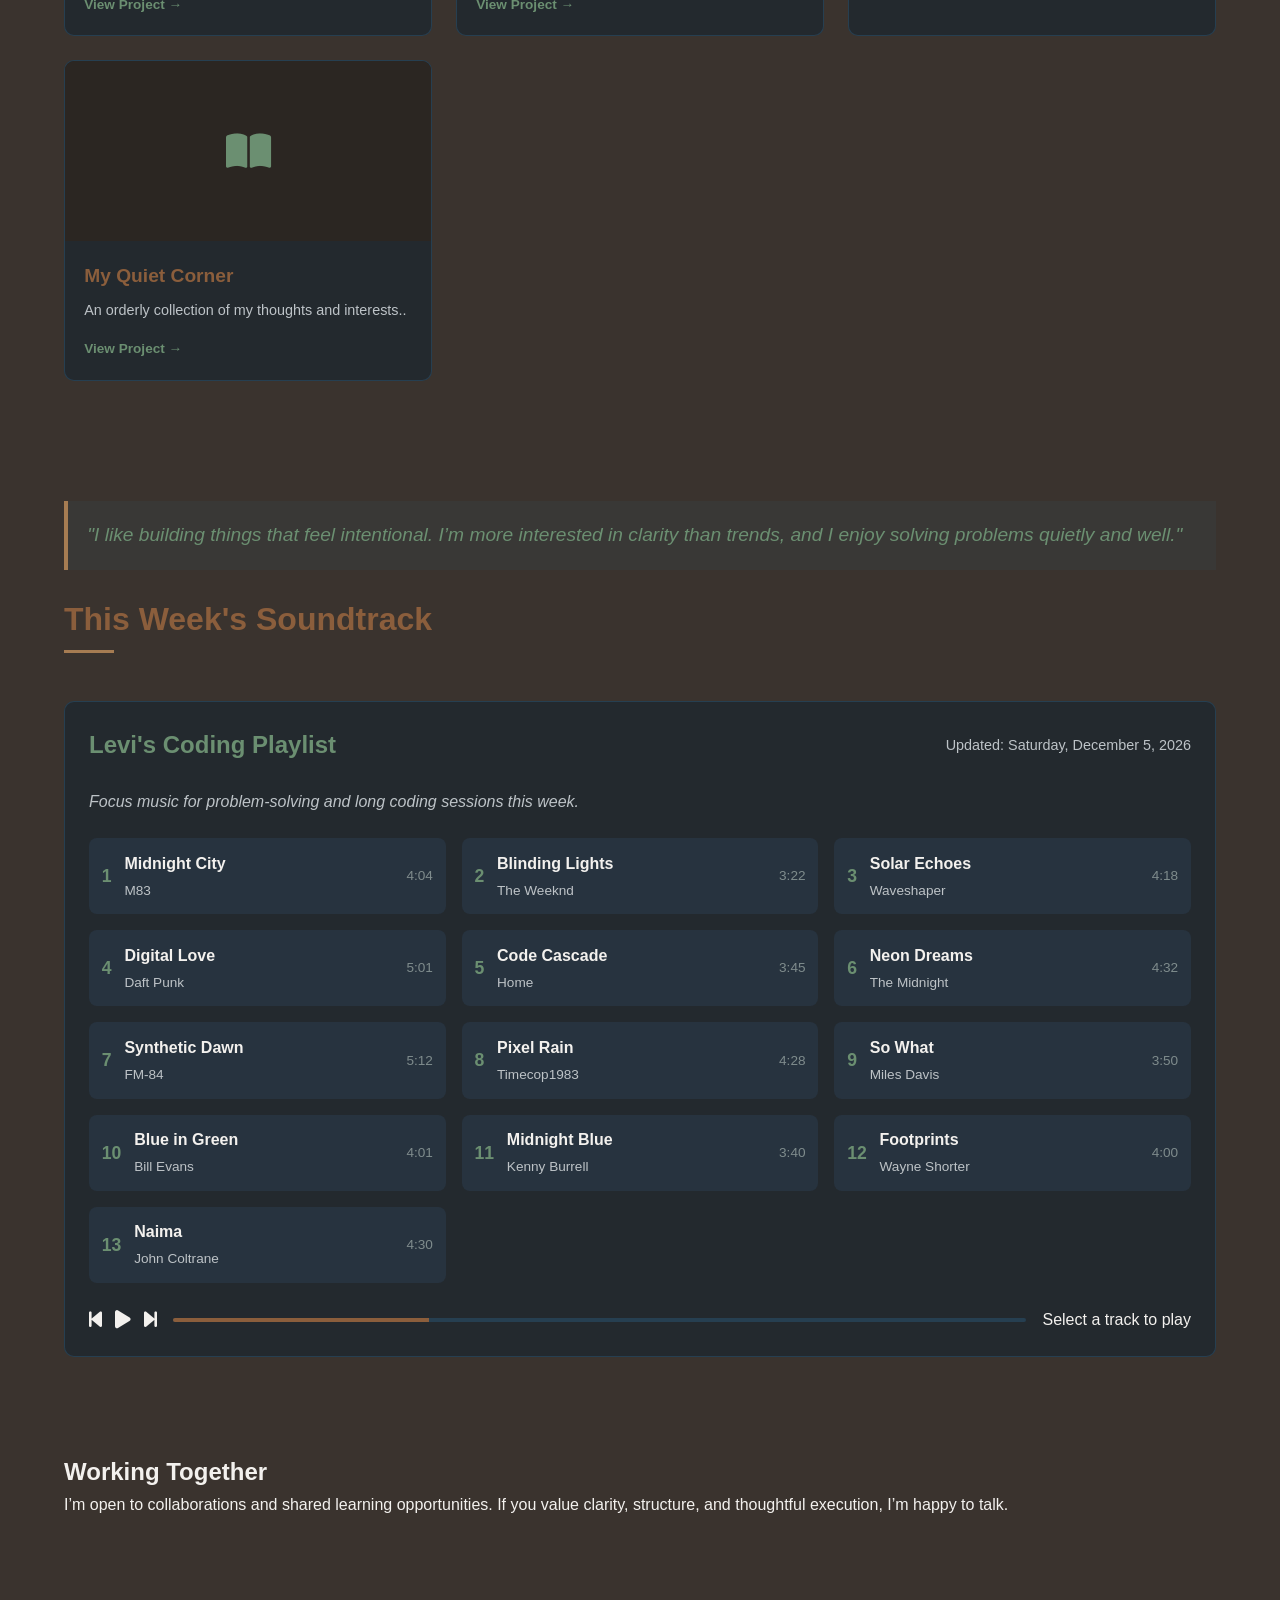
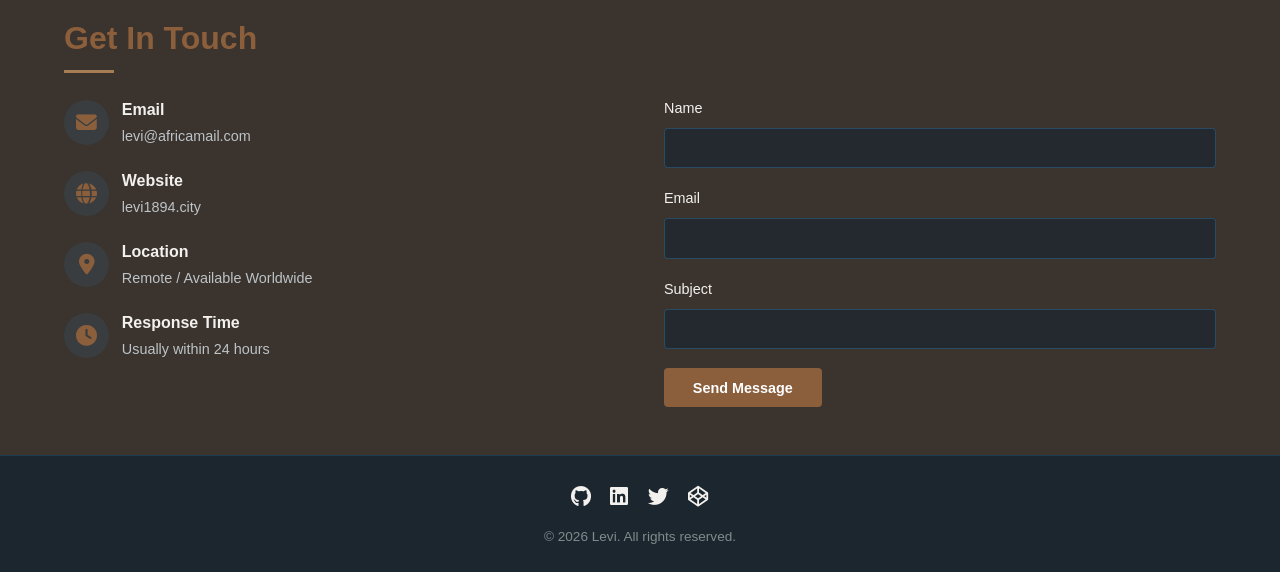
==== commit 7b4d6f84: "Update index.html" ====
--- a/index.html
+++ b/index.html
@@ -812,8 +812,7 @@
   <h2 class="section-title">Currently</h2>
   <div class="playlist-container">
     <ul style="list-style: none; line-height: 1.8;">
-      <li>• Learning deeper JavaScript and Java fundamentals</li>
-      <li>• Exploring music while coding late nights</li>
+      <li>•Java fundamentals</li>
     </ul>
   </div>
 </section>
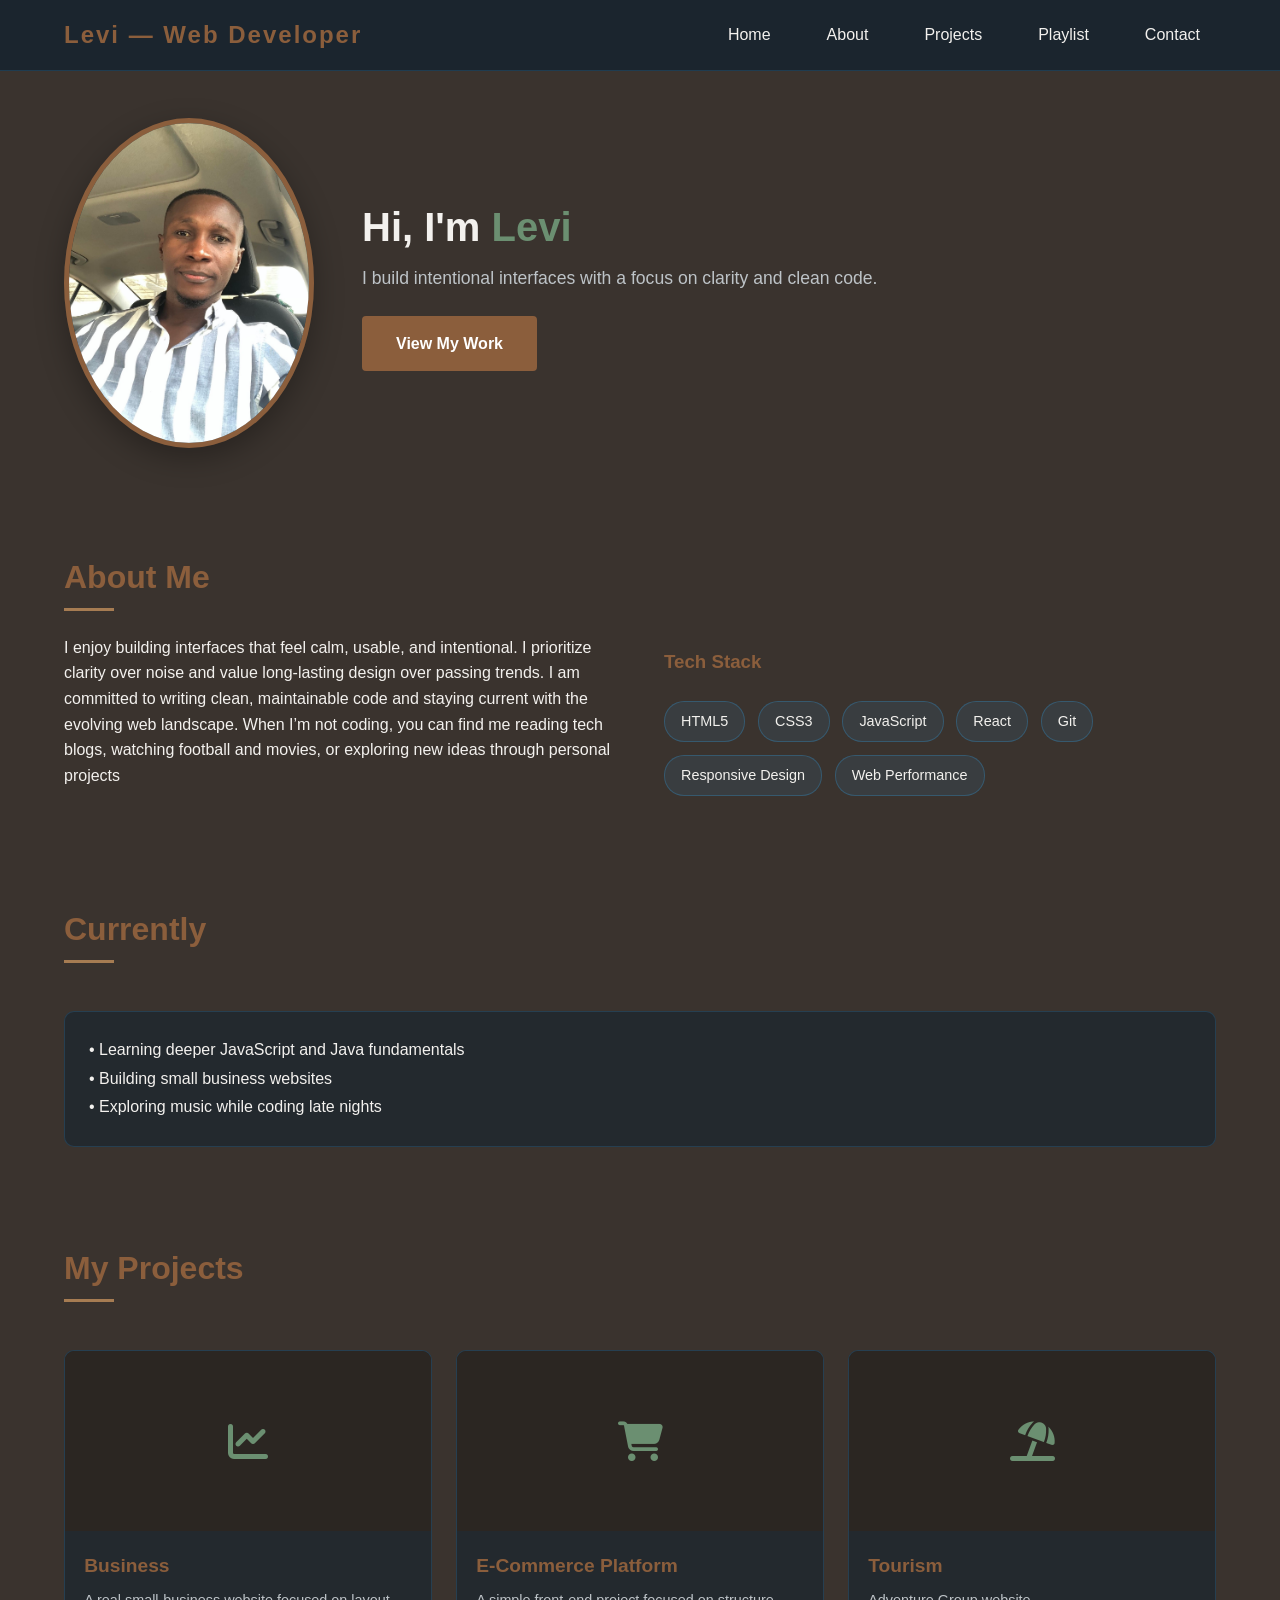
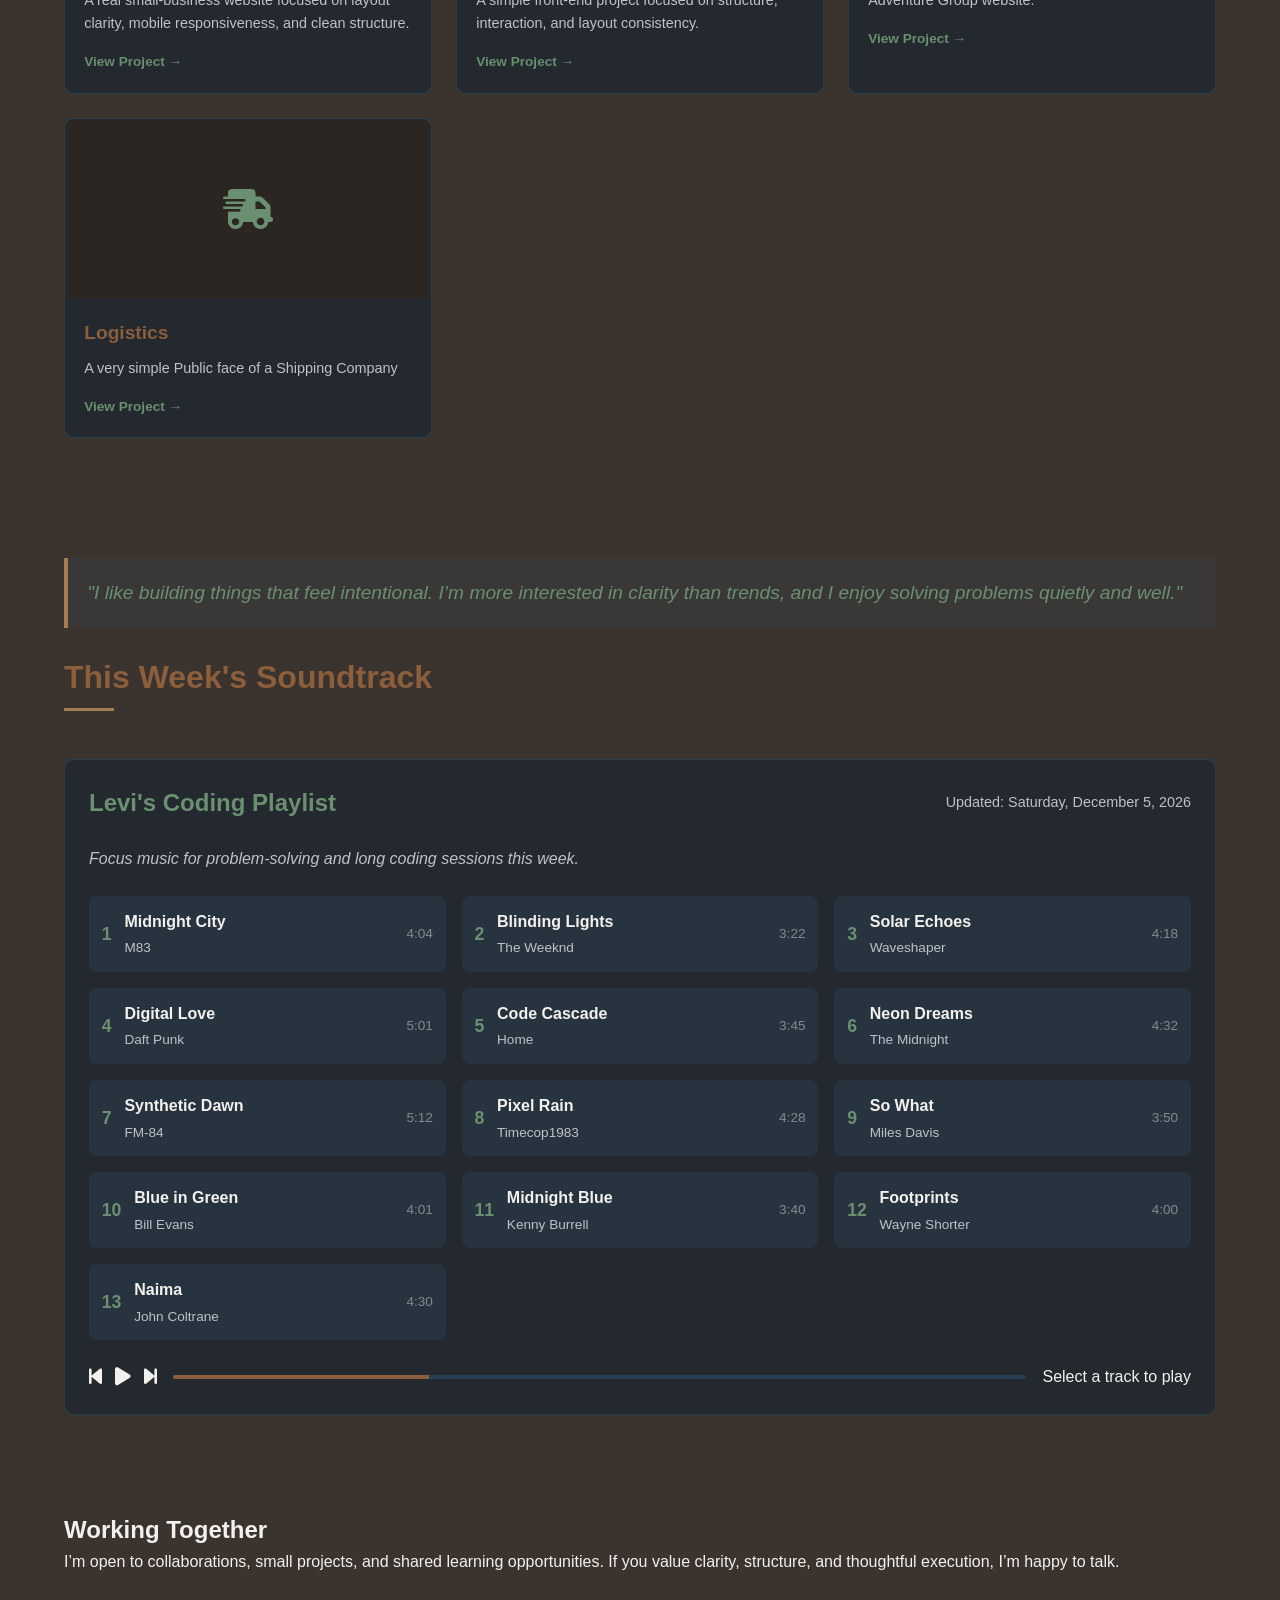
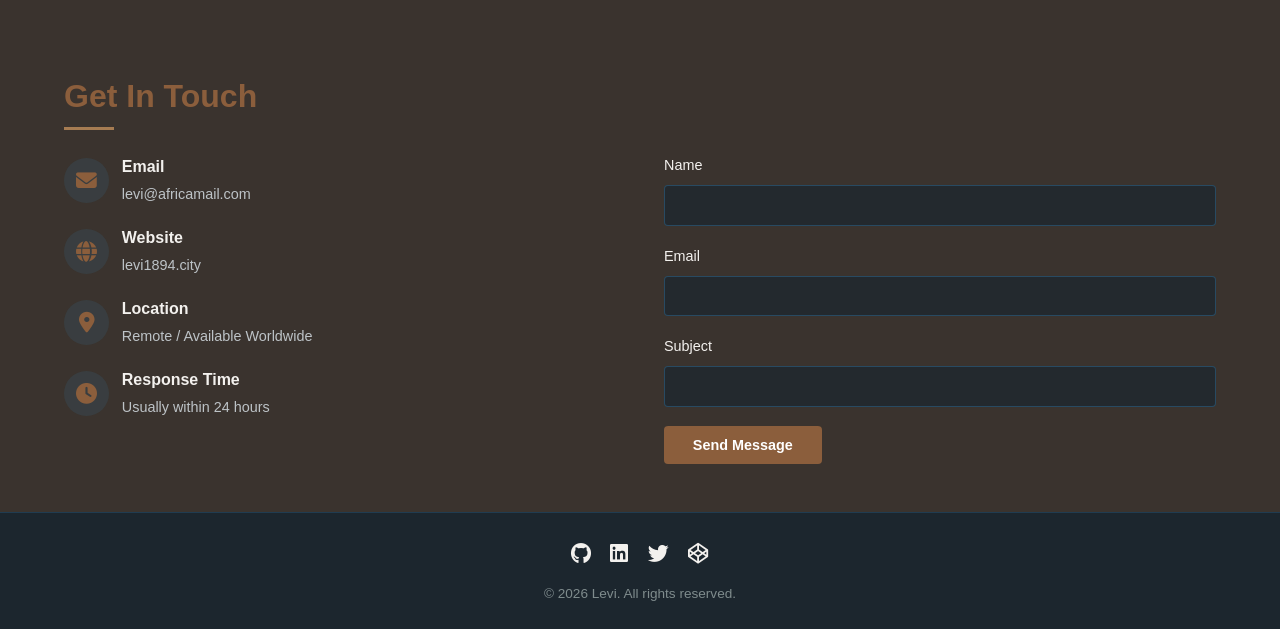
==== commit 37773598: "Update index.html" ====
--- a/index.html
+++ b/index.html
@@ -812,7 +812,9 @@
   <h2 class="section-title">Currently</h2>
   <div class="playlist-container">
     <ul style="list-style: none; line-height: 1.8;">
-      <li>•Java fundamentals</li>
+      <li>• Learning deeper JavaScript and Java fundamentals</li>
+      <li>• Building small business websites</li>
+      <li>• Exploring music while coding late nights</li>
     </ul>
   </div>
 </section>
@@ -839,7 +841,7 @@
                         <h3 class="project-title">E-Commerce Platform</h3>
                         <p class="project-desc">A simple front-end project focused on structure,
 interaction, and layout consistency.</p>
-                        <a href="https://smoothjazz18n94.github.io/organic/" class="project-link">View Project →</a>
+                        <a href="https://smoothjazz18n94.github.io/health-and-organics/" class="project-link">View Project →</a>
                     </div>
                 </div>
                 <div class="project-card">
@@ -855,12 +857,12 @@
                 
                 <div class="project-card">
                     <div class="project-img">
-                        <i class="fa-solid fa-book-open"></i>
+                        <i class="fa-solid fa-truck-fast"></i>
                     </div>
                     <div class="project-info">
-                        <h3 class="project-title">My Quiet Corner</h3>
-                        <p class="project-desc">An orderly collection of my thoughts and interests..</p>
-                        <a href="https://smoothjazz18n94.github.io/myquietcorner/" class="project-link">View Project →</a>
+                        <h3 class="project-title">Logistics</h3>
+                        <p class="project-desc">A very simple Public face of a  Shipping Company</p>
+                        <a href="https://smoothjazz18n94.github.io/gsecureshipment/" class="project-link">View Project →</a>
                     </div>
                 </div>
             </div>
@@ -910,7 +912,7 @@
          <section id="collaboration">
   <h2>Working Together</h2>
   <p>
-    I’m open to collaborations and shared learning opportunities.
+    I’m open to collaborations, small projects, and shared learning opportunities.
     If you value clarity, structure, and thoughtful execution, I’m happy to talk.
   </p>
 </section>
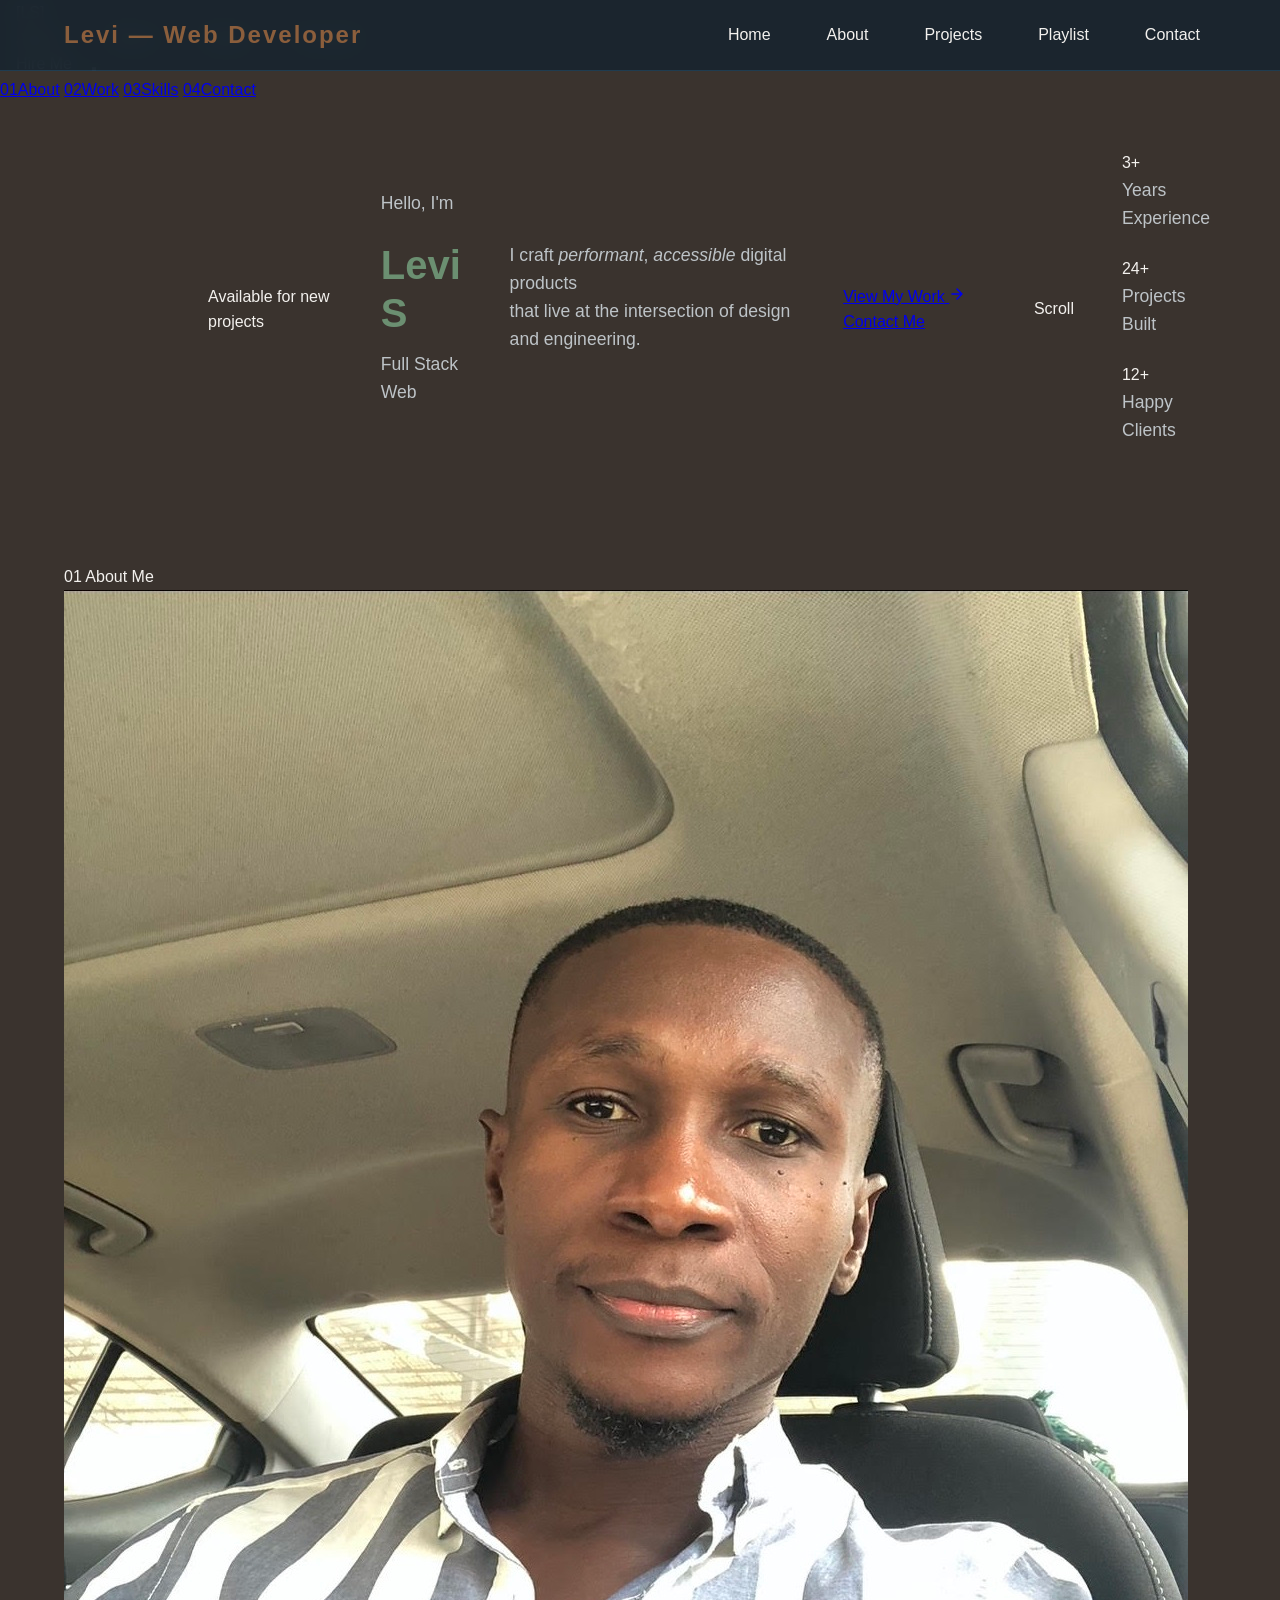
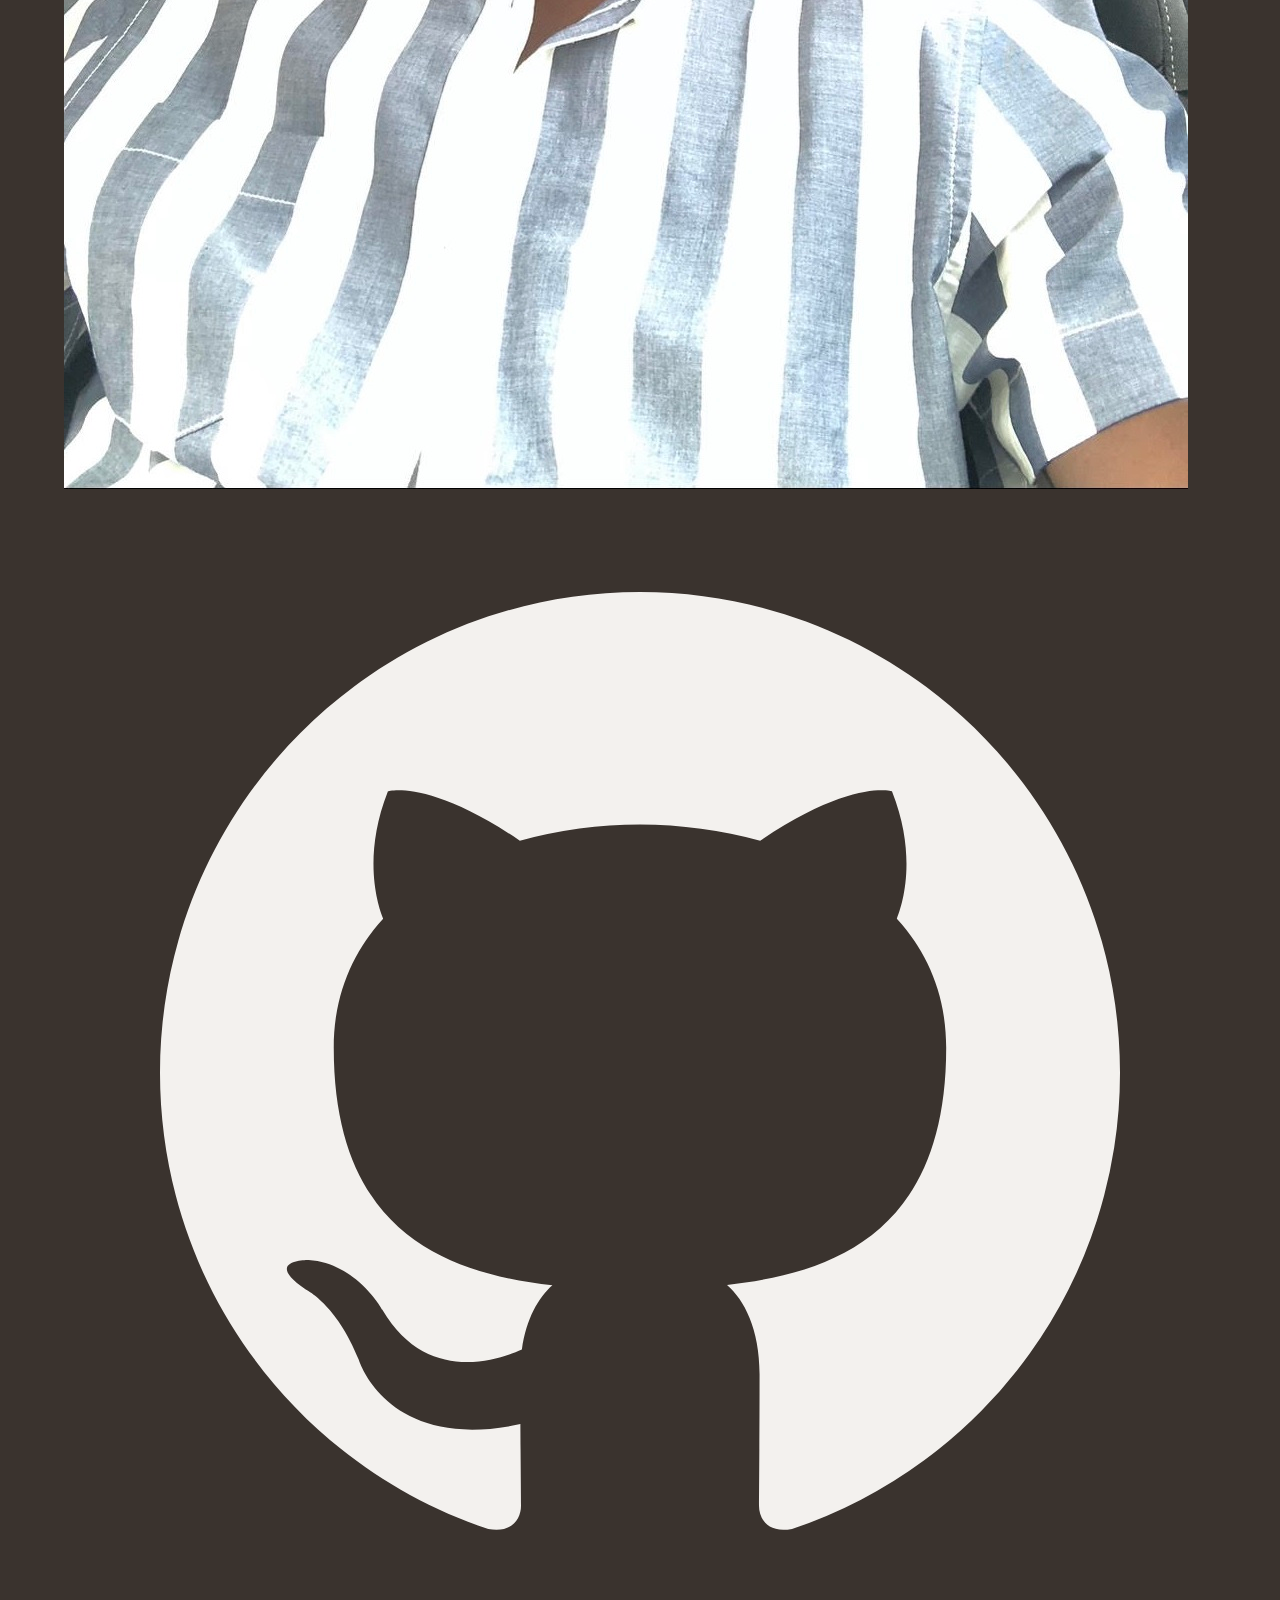
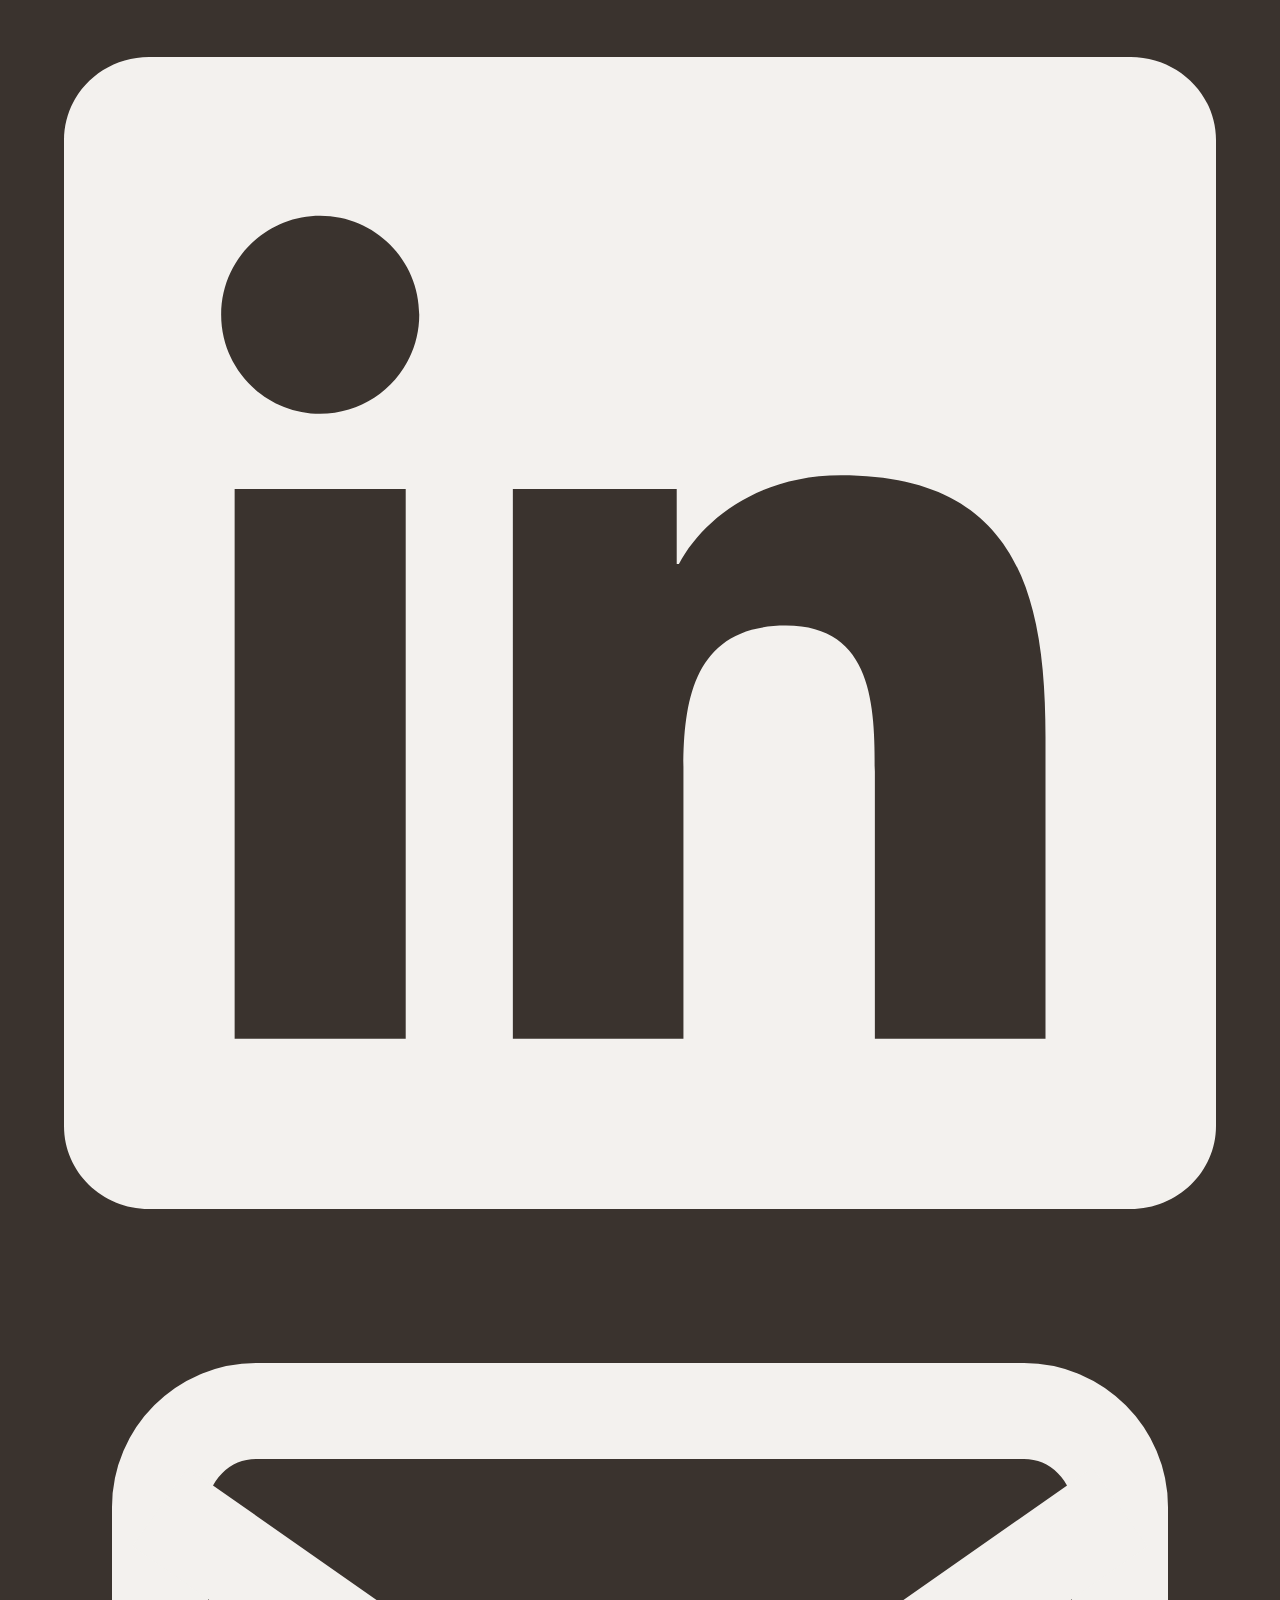
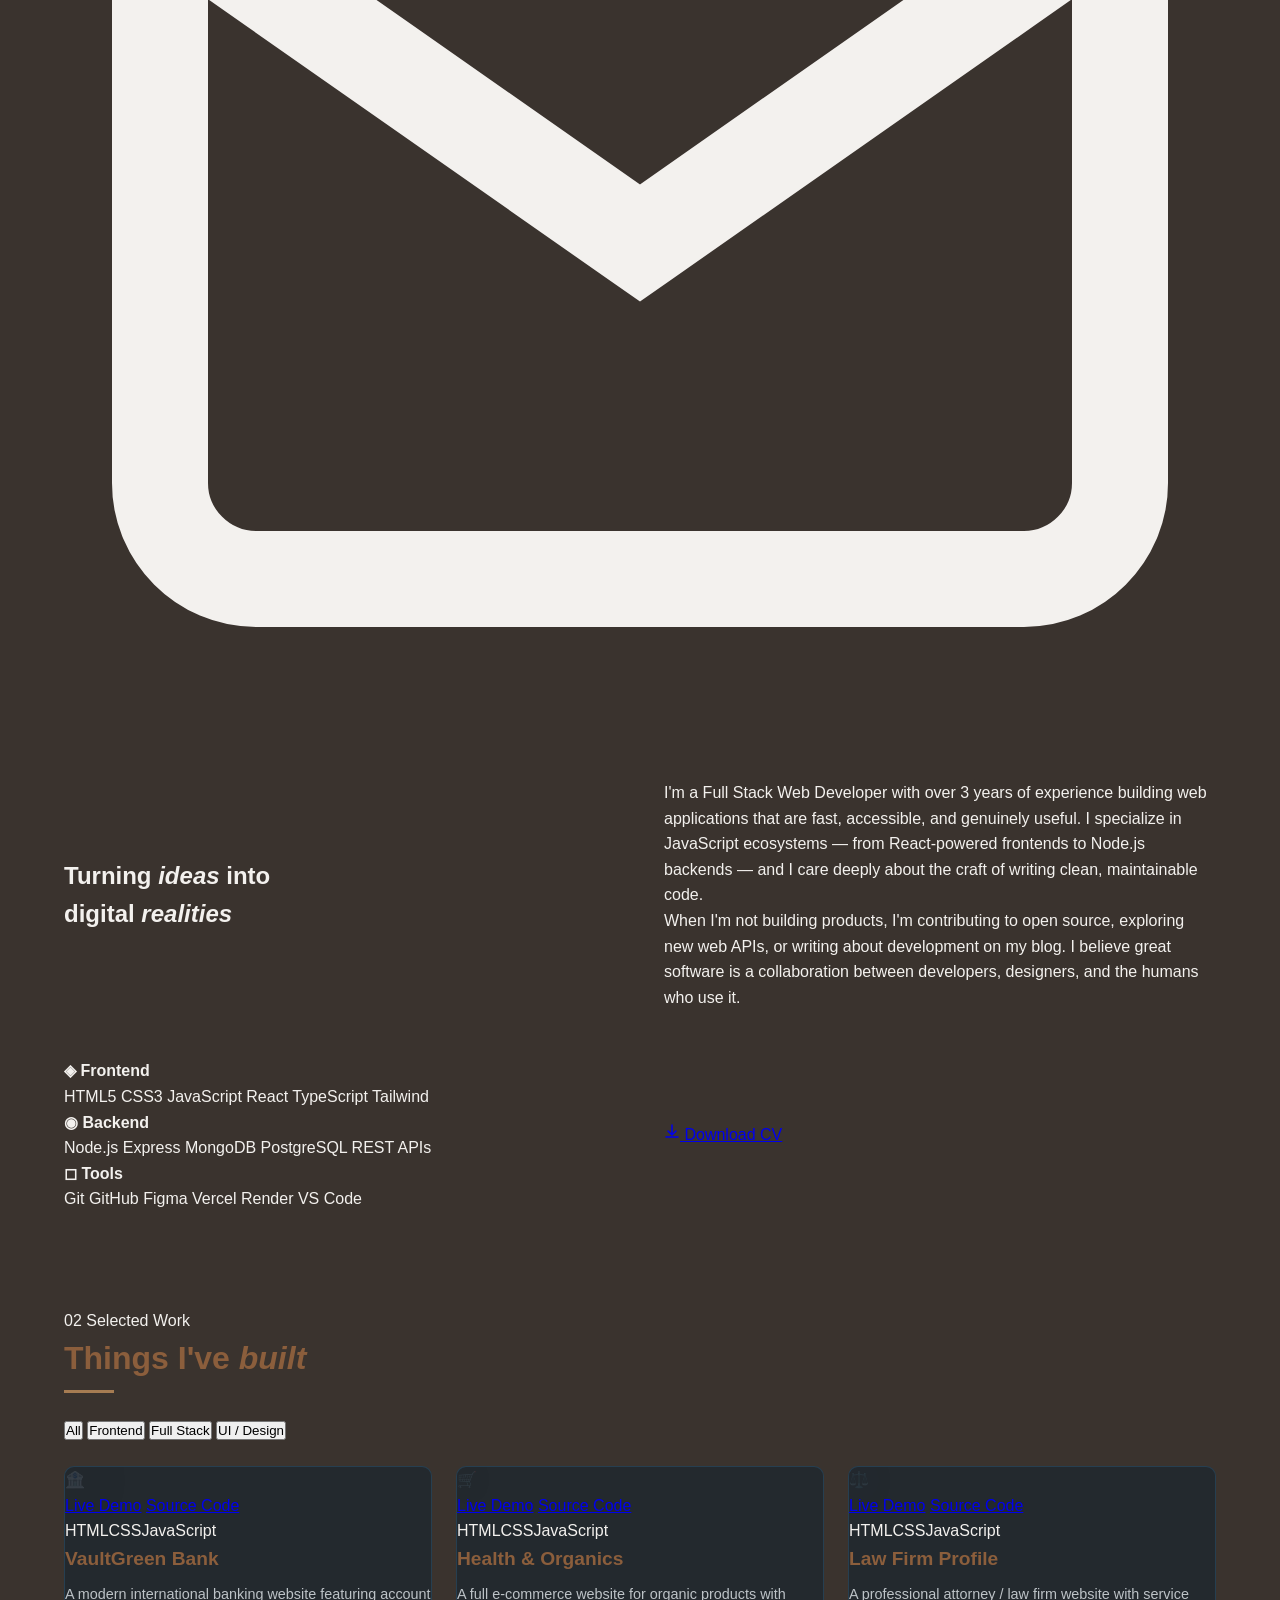
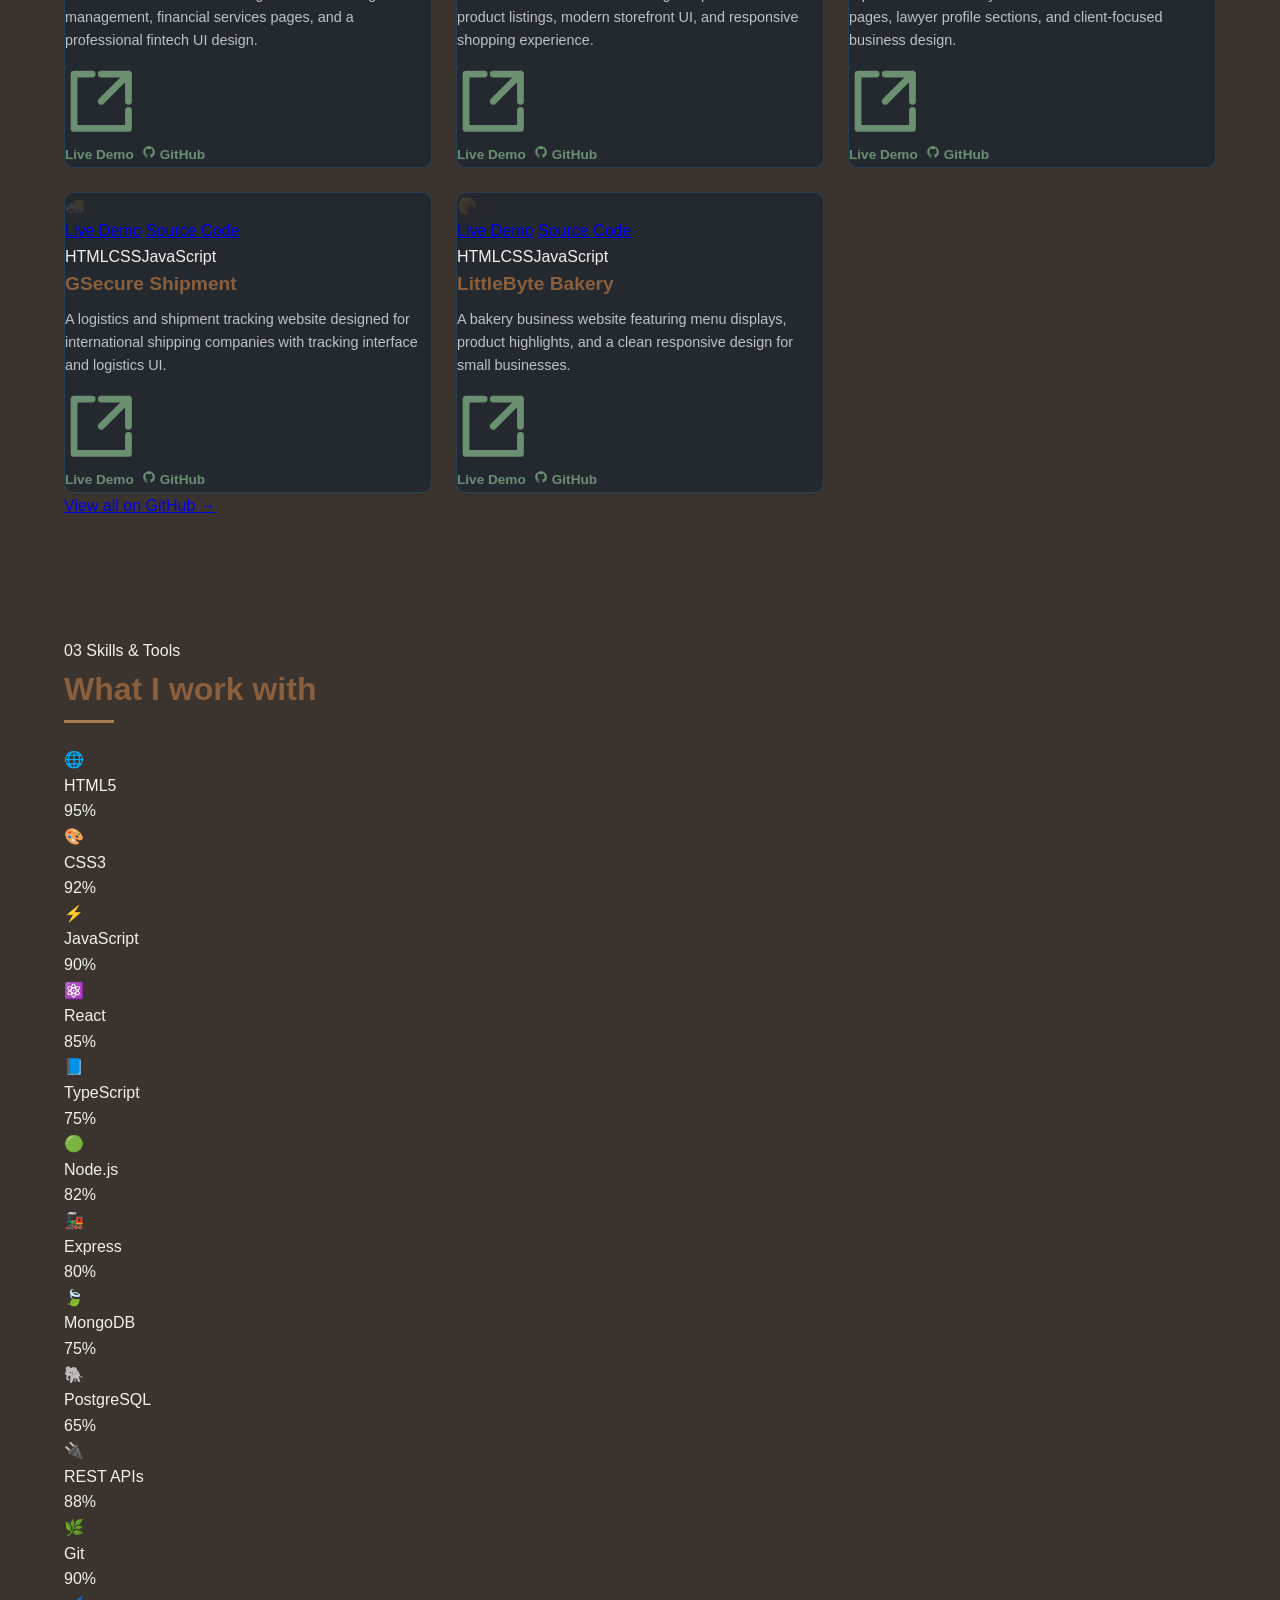
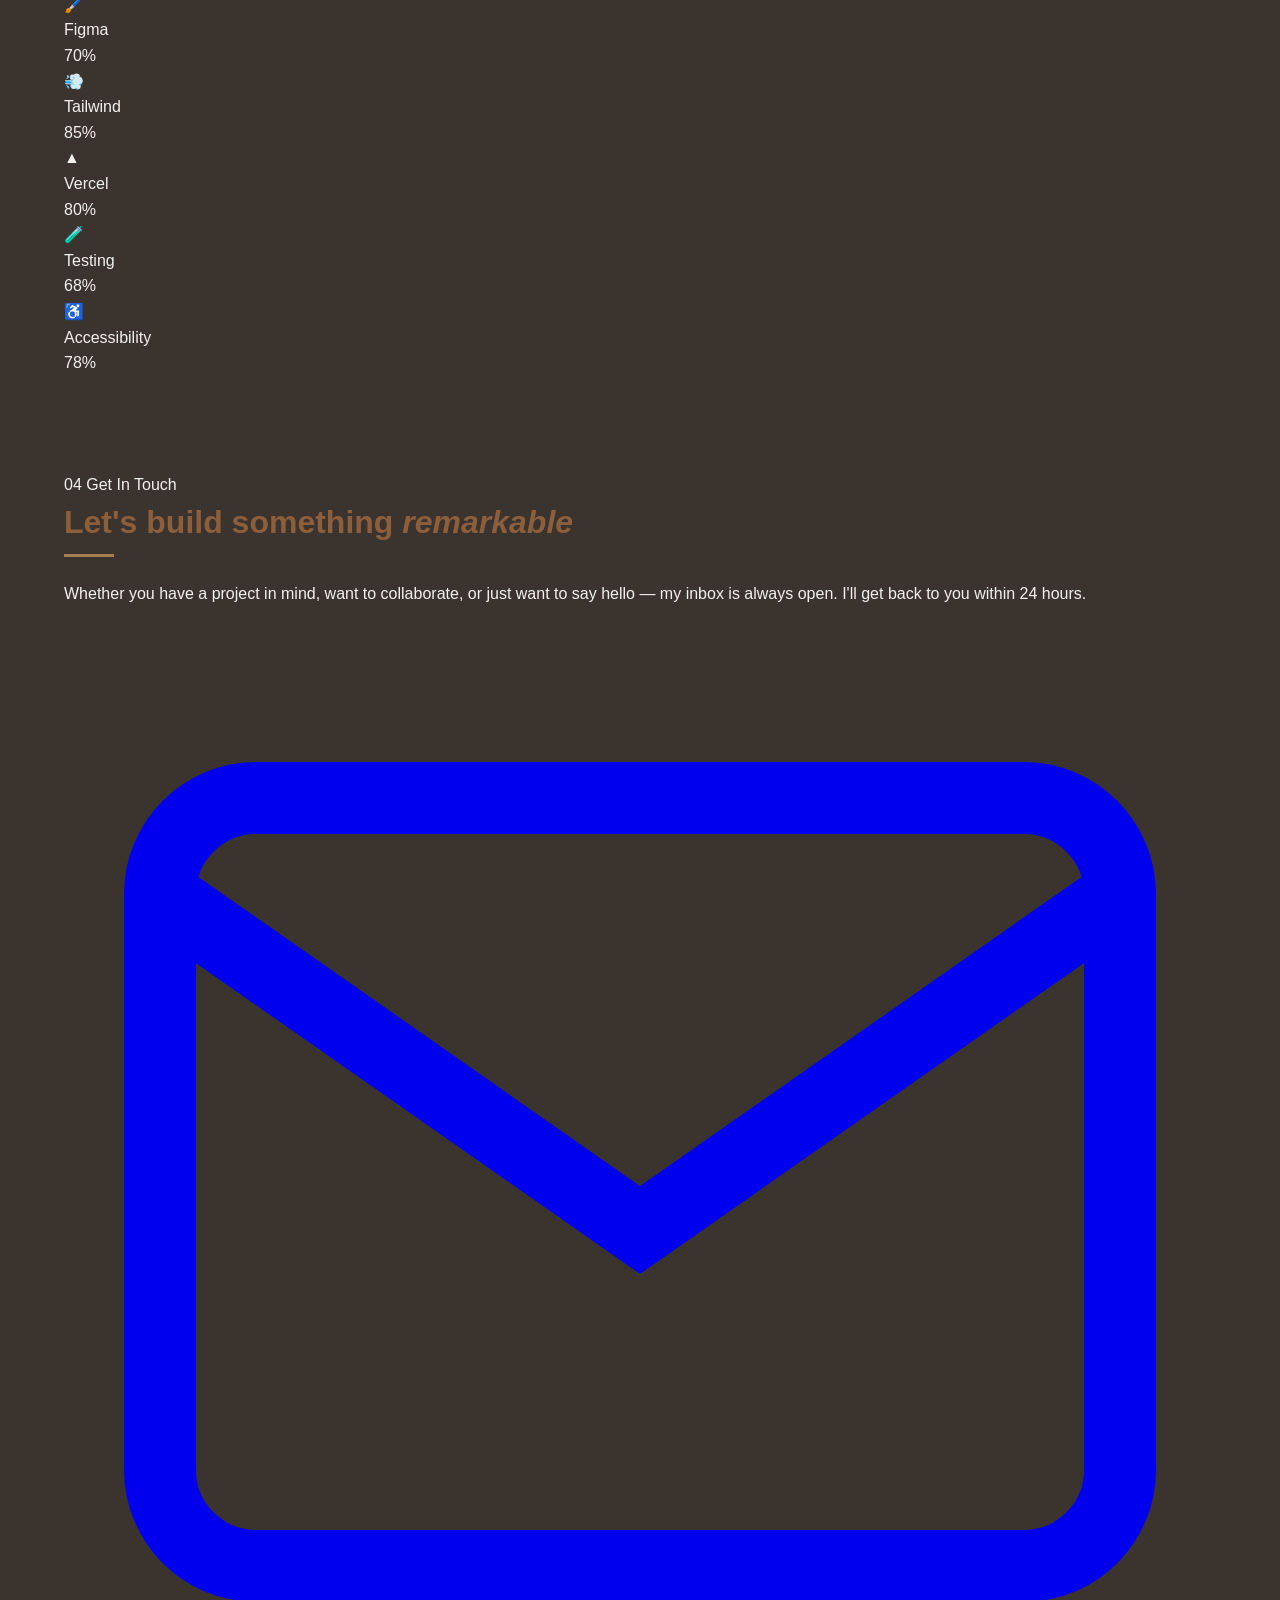
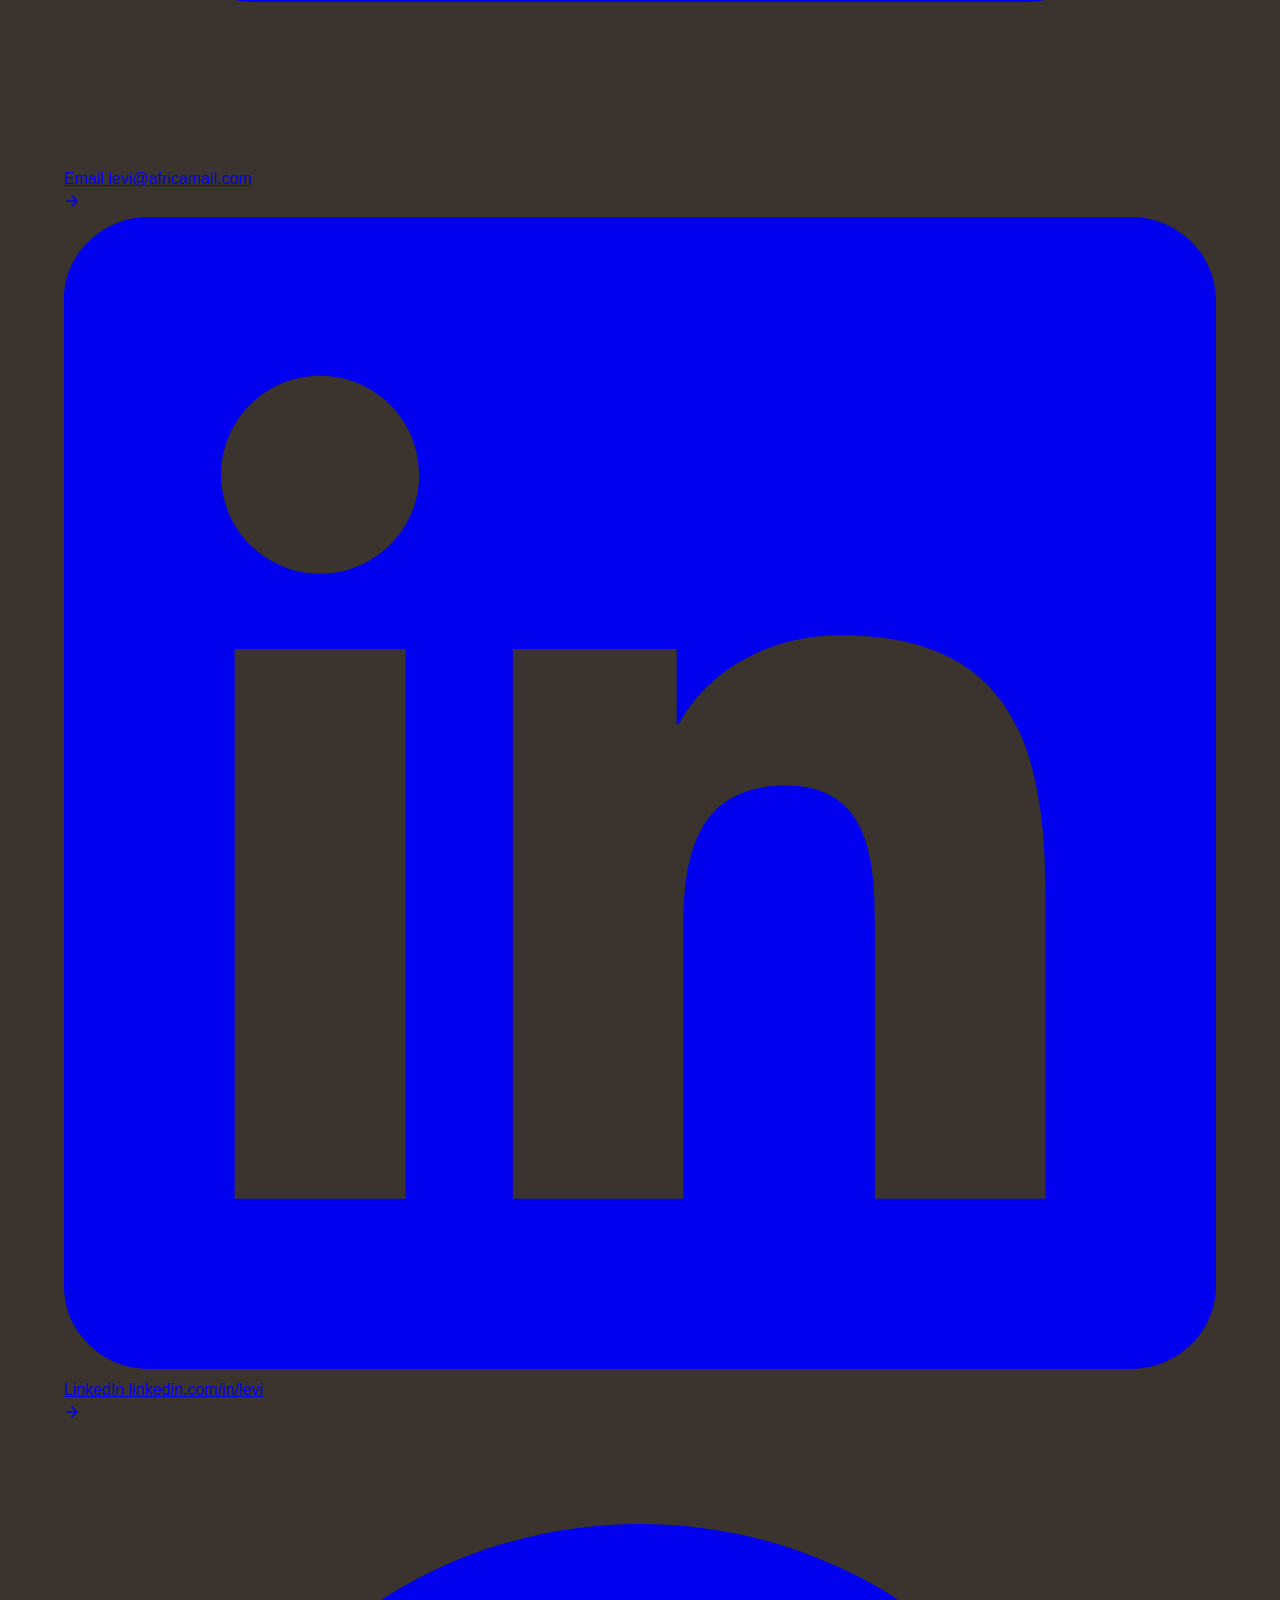
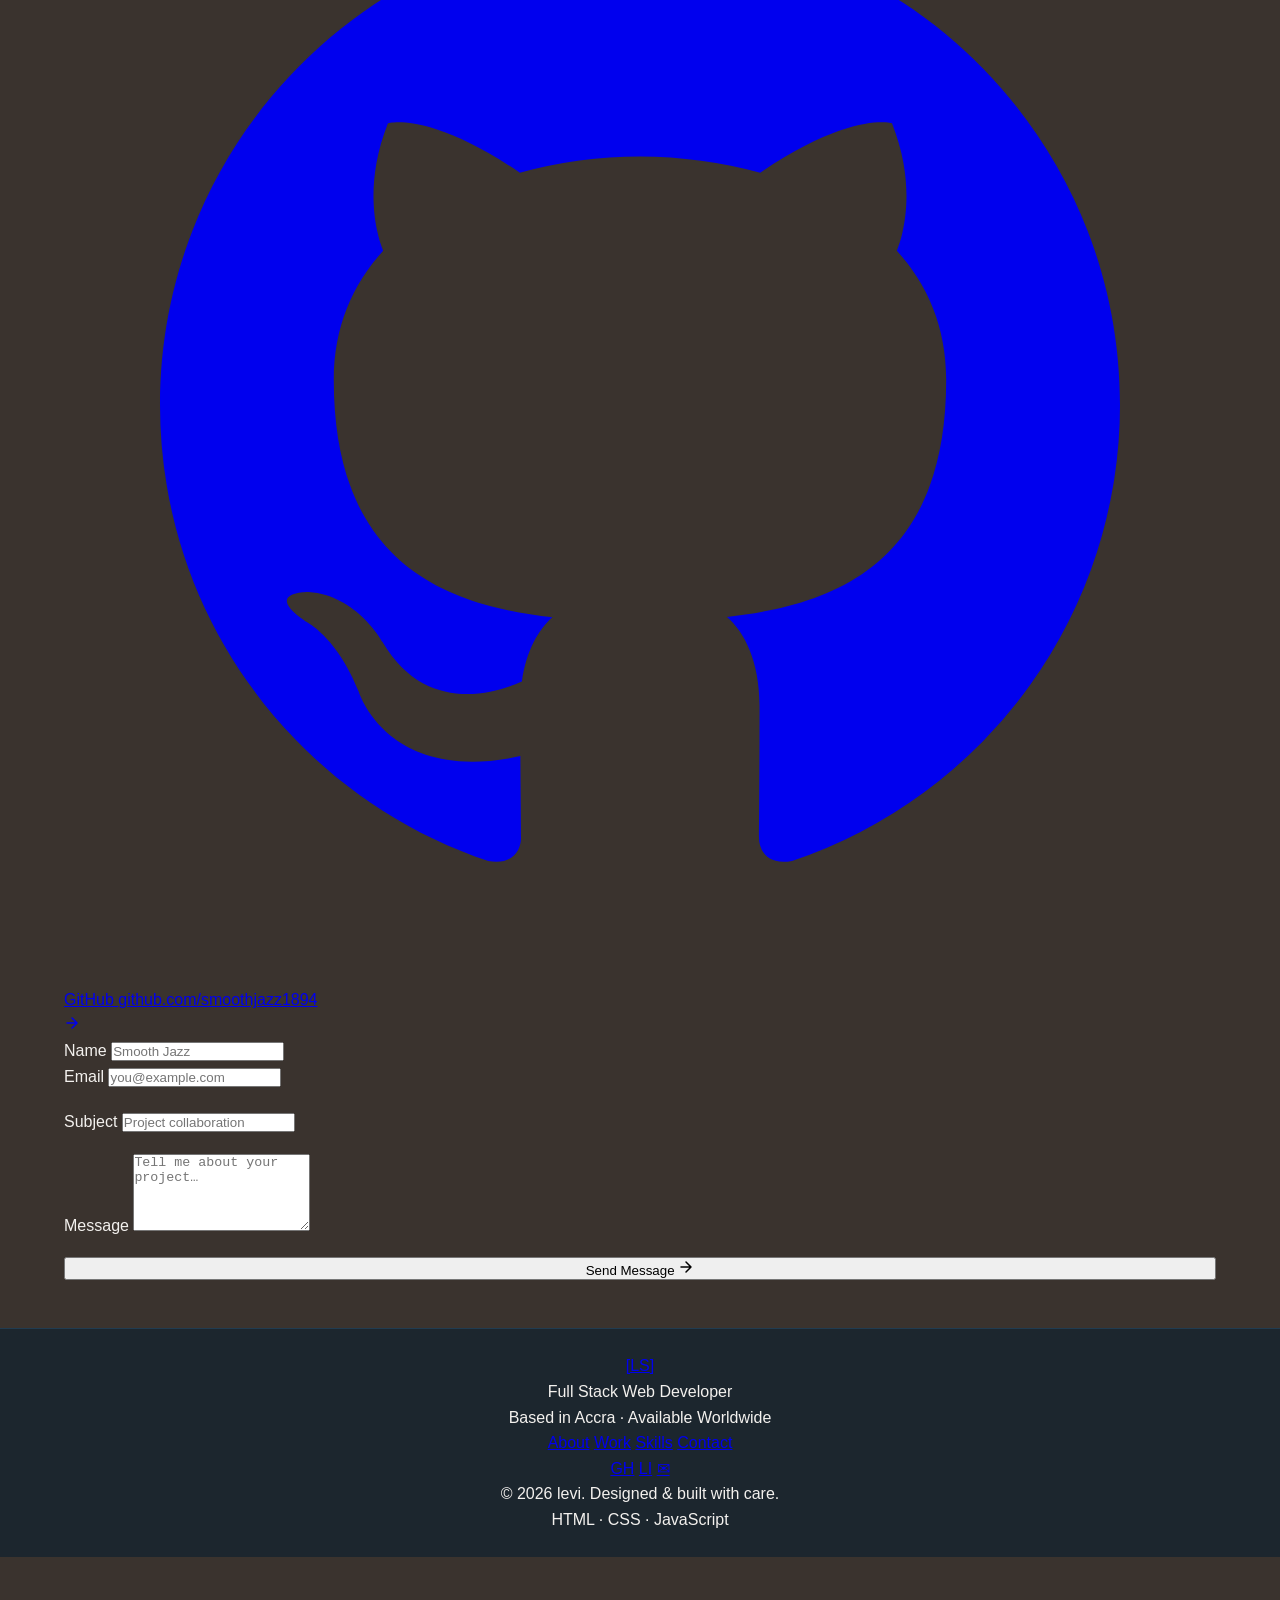
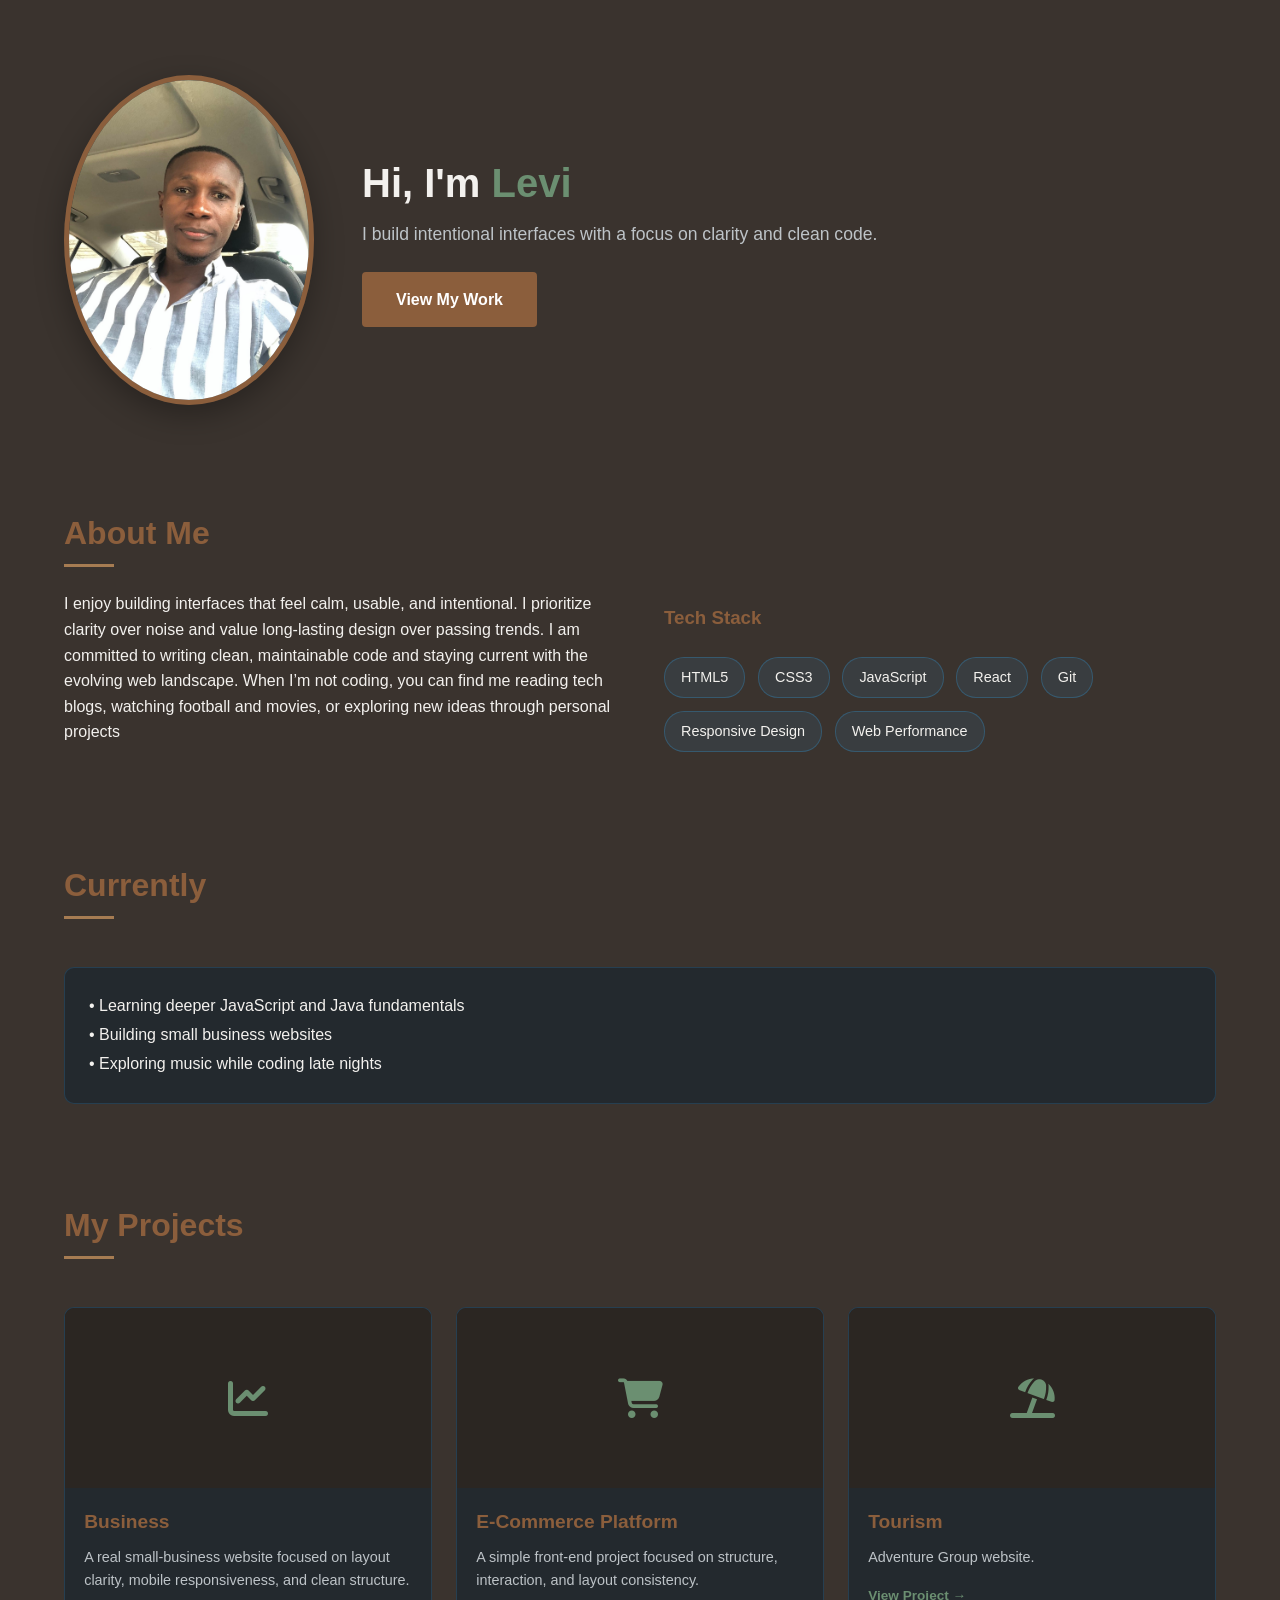
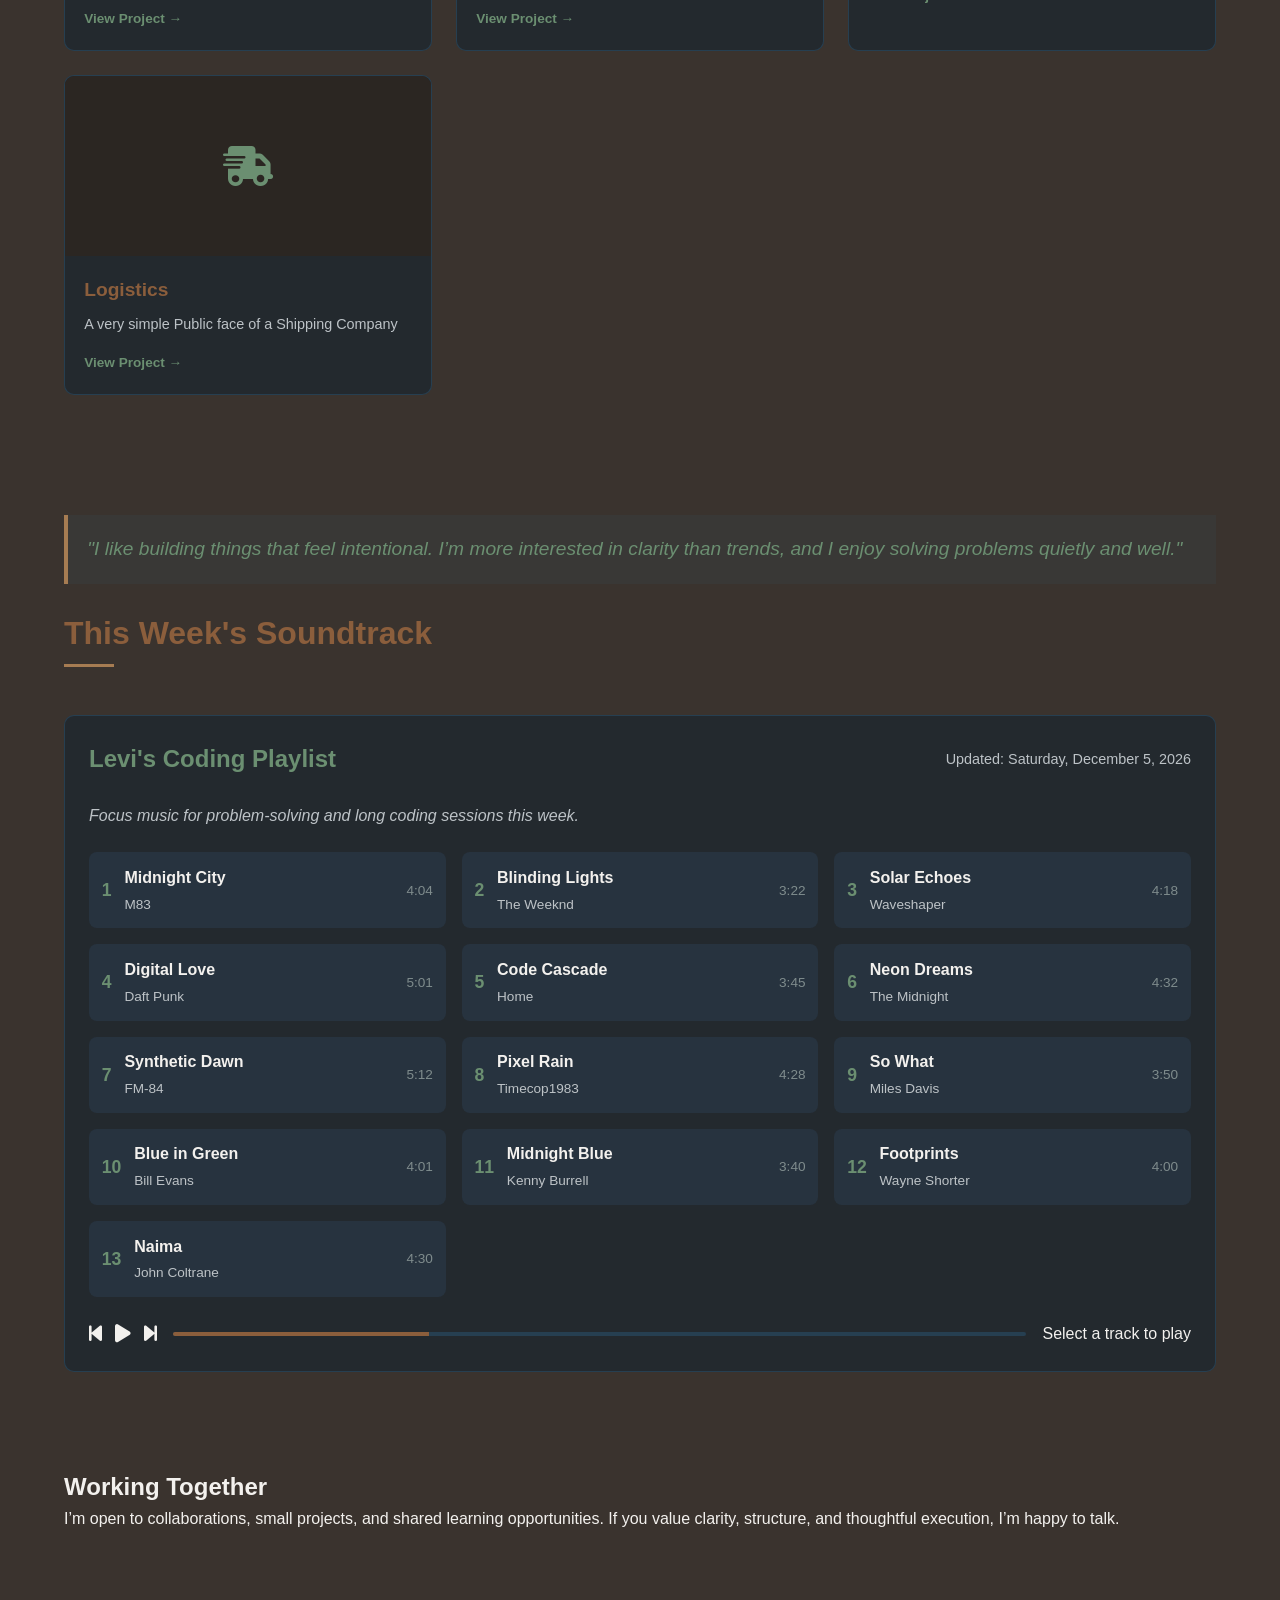
==== commit ae89993e: "Update index.html" ====
--- a/index.html
+++ b/index.html
@@ -1,3 +1,396 @@
+<!DOCTYPE html>
+<html lang="en">
+<head>
+  <meta charset="UTF-8" />
+  <meta name="viewport" content="width=device-width, initial-scale=1.0" />
+  <title>Levi — Full Stack Web Developer</title>
+  <meta name="description" content="Full Stack Web Developer specializing in building exceptional digital experiences. Based in Accra, available worldwide." />
+  <meta name="keywords" content="web developer, full stack, React, Node.js, JavaScript, portfolio" />
+  <meta property="og:title" content="Levi — Full Stack Developer" />
+  <meta property="og:description" content="Building exceptional digital experiences with modern technologies." />
+  <meta property="og:type" content="website" />
+  <link rel="preconnect" href="https://fonts.googleapis.com">
+  <link rel="preconnect" href="https://fonts.gstatic.com" crossorigin>
+  <link href="https://fonts.googleapis.com/css2?family=Syne:wght@400;500;600;700;800&family=Outfit:wght@300;400;500;600&family=JetBrains+Mono:wght@400;500&display=swap" rel="stylesheet">
+  <link rel="stylesheet" href="style.css" />
+</head>
+<body>
+
+  <!-- CUSTOM CURSOR -->
+  <div class="cursor" id="cursor"></div>
+  <div class="cursor-follower" id="cursorFollower"></div>
+
+  <!-- NOISE OVERLAY -->
+  <div class="noise"></div>
+
+  <!-- ══════════════════════════════════════
+       NAVIGATION
+  ══════════════════════════════════════ -->
+  <nav class="nav" id="nav">
+    <a href="#hero" class="nav-logo">
+      <span class="logo-bracket">[</span>LS<span class="logo-bracket">]</span>
+    </a>
+    <ul class="nav-links">
+      <li><a href="#about"   class="nav-link" data-text="About">About</a></li>
+      <li><a href="#projects" class="nav-link" data-text="Work">Work</a></li>
+      <li><a href="#skills"  class="nav-link" data-text="Skills">Skills</a></li>
+      <li><a href="#contact" class="nav-link" data-text="Contact">Contact</a></li>
+    </ul>
+    <a href="#contact" class="nav-cta">Hire Me</a>
+    <button class="hamburger" id="hamburger" aria-label="Menu">
+      <span></span><span></span>
+    </button>
+  </nav>
+
+  <!-- MOBILE MENU -->
+  <div class="mob-nav" id="mobNav">
+    <a href="#about"    class="mob-link" onclick="closeMob()"><span>01</span>About</a>
+    <a href="#projects" class="mob-link" onclick="closeMob()"><span>02</span>Work</a>
+    <a href="#skills"   class="mob-link" onclick="closeMob()"><span>03</span>Skills</a>
+    <a href="#contact"  class="mob-link" onclick="closeMob()"><span>04</span>Contact</a>
+  </div>
+
+  <!-- ══════════════════════════════════════
+       HERO
+  ══════════════════════════════════════ -->
+  <section class="hero" id="hero">
+    <!-- Grid background -->
+    <div class="hero-grid"></div>
+
+    <!-- Orb glow -->
+    <div class="hero-orb orb-1"></div>
+    <div class="hero-orb orb-2"></div>
+
+    <!-- Status badge -->
+    <div class="hero-badge reveal" data-delay="0">
+      <span class="badge-dot"></span>
+      Available for new projects
+    </div>
+
+    <!-- Main headline -->
+    <div class="hero-headline">
+      <p class="hero-greeting reveal" data-delay="100">Hello, I'm</p>
+      <h1 class="hero-name">
+        <span class="name-word reveal" data-delay="150">Levi</span>
+        <span class="name-word reveal accent-text" data-delay="200">S</span>
+      </h1>
+      <div class="hero-title reveal" data-delay="280">
+        <span class="title-line"></span>
+        <p>Full Stack Web Developer</p>
+        <span class="title-line"></span>
+      </div>
+    </div>
+
+    <!-- Tagline -->
+    <p class="hero-tagline reveal" data-delay="360">
+      I craft <em>performant</em>, <em>accessible</em> digital products<br>
+      that live at the intersection of design and engineering.
+    </p>
+
+    <!-- CTAs -->
+    <div class="hero-actions reveal" data-delay="440">
+      <a href="#projects" class="btn-primary">
+        <span>View My Work</span>
+        <svg width="16" height="16" viewBox="0 0 16 16" fill="none"><path d="M3 8h10M8 3l5 5-5 5" stroke="currentColor" stroke-width="1.5" stroke-linecap="round" stroke-linejoin="round"/></svg>
+      </a>
+      <a href="#contact" class="btn-ghost">Contact Me</a>
+    </div>
+
+    <!-- Scroll indicator -->
+    <div class="scroll-indicator reveal" data-delay="560">
+      <div class="scroll-line"></div>
+      <span>Scroll</span>
+    </div>
+
+    <!-- Hero stats -->
+    <div class="hero-stats reveal" data-delay="380">
+      <div class="stat">
+        <span class="stat-num" data-count="3">0</span><span class="stat-suf">+</span>
+        <p>Years Experience</p>
+      </div>
+      <div class="stat-divider"></div>
+      <div class="stat">
+        <span class="stat-num" data-count="24">0</span><span class="stat-suf">+</span>
+        <p>Projects Built</p>
+      </div>
+      <div class="stat-divider"></div>
+      <div class="stat">
+        <span class="stat-num" data-count="12">0</span><span class="stat-suf">+</span>
+        <p>Happy Clients</p>
+      </div>
+    </div>
+  </section>
+
+  <!-- ══════════════════════════════════════
+       ABOUT
+  ══════════════════════════════════════ -->
+  <section class="section about" id="about">
+    <div class="container">
+      <div class="section-label reveal">
+        <span class="label-num">01</span>
+        <span class="label-line"></span>
+        <span>About Me</span>
+      </div>
+
+      <div class="about-grid">
+        <!-- Left: Image column -->
+        <div class="about-visual reveal-left">
+          <div class="about-img-wrap">
+            <div class="about-img-frame">
+              <!-- Avatar placeholder — replace src with your photo -->
+              <img src="/unnamed.jpg" alt="Levi" class="avatar-img">
+                <div class="avatar-ring r1"></div>
+                <div class="avatar-ring r2"></div>
+              </div>
+            </div>
+            <div class="about-img-decoration"></div>
+          </div>
+          <!-- Social links -->
+          <div class="about-socials">
+            <a href="https://github.com/smoothjazz18n94" target="_blank" rel="noopener" class="social-link" aria-label="GitHub">
+              <svg viewBox="0 0 24 24" fill="currentColor"><path d="M12 2C6.477 2 2 6.484 2 12.017c0 4.425 2.865 8.18 6.839 9.504.5.092.682-.217.682-.483 0-.237-.008-.868-.013-1.703-2.782.605-3.369-1.343-3.369-1.343-.454-1.158-1.11-1.466-1.11-1.466-.908-.62.069-.608.069-.608 1.003.07 1.531 1.032 1.531 1.032.892 1.53 2.341 1.088 2.91.832.092-.647.35-1.088.636-1.338-2.22-.253-4.555-1.113-4.555-4.951 0-1.093.39-1.988 1.029-2.688-.103-.253-.446-1.272.098-2.65 0 0 .84-.27 2.75 1.026A9.564 9.564 0 0112 6.844c.85.004 1.705.115 2.504.337 1.909-1.296 2.747-1.027 2.747-1.027.546 1.379.202 2.398.1 2.651.64.7 1.028 1.595 1.028 2.688 0 3.848-2.339 4.695-4.566 4.943.359.309.678.92.678 1.855 0 1.338-.012 2.419-.012 2.747 0 .268.18.58.688.482A10.019 10.019 0 0022 12.017C22 6.484 17.522 2 12 2z"/></svg>
+            </a>
+            <a href="linkedin" target="_blank" rel="noopener" class="social-link" aria-label="LinkedIn">
+              <svg viewBox="0 0 24 24" fill="currentColor"><path d="M20.447 20.452h-3.554v-5.569c0-1.328-.027-3.037-1.852-3.037-1.853 0-2.136 1.445-2.136 2.939v5.667H9.351V9h3.414v1.561h.046c.477-.9 1.637-1.85 3.37-1.85 3.601 0 4.267 2.37 4.267 5.455v6.286zM5.337 7.433c-1.144 0-2.063-.926-2.063-2.065 0-1.138.92-2.063 2.063-2.063 1.14 0 2.064.925 2.064 2.063 0 1.139-.925 2.065-2.064 2.065zm1.782 13.019H3.555V9h3.564v11.452zM22.225 0H1.771C.792 0 0 .774 0 1.729v20.542C0 23.227.792 24 1.771 24h20.451C23.2 24 24 23.227 24 22.271V1.729C24 .774 23.2 0 22.222 0h.003z"/></svg>
+            </a>
+            <a href="mailto:levi@africamail.com" class="social-link" aria-label="Email">
+              <svg viewBox="0 0 24 24" fill="none" stroke="currentColor" stroke-width="2"><path d="M4 4h16c1.1 0 2 .9 2 2v12c0 1.1-.9 2-2 2H4c-1.1 0-2-.9-2-2V6c0-1.1.9-2 2-2z"/><polyline points="22,6 12,13 2,6"/></svg>
+            </a>
+          </div>
+        </div>
+
+        <!-- Right: Bio + skills -->
+        <div class="about-content reveal-right">
+          <h2 class="about-heading">
+            Turning <em>ideas</em> into<br>digital <em>realities</em>
+          </h2>
+
+          <div class="about-bio">
+            <p>I'm a Full Stack Web Developer with over 3 years of experience building web applications that are fast, accessible, and genuinely useful. I specialize in JavaScript ecosystems — from React-powered frontends to Node.js backends — and I care deeply about the craft of writing clean, maintainable code.</p>
+            <p>When I'm not building products, I'm contributing to open source, exploring new web APIs, or writing about development on my blog. I believe great software is a collaboration between developers, designers, and the humans who use it.</p>
+          </div>
+
+          <!-- Tech categories -->
+          <div class="tech-categories">
+            <div class="tech-cat">
+              <h4><span class="cat-icon">◈</span> Frontend</h4>
+              <div class="tech-tags">
+                <span class="tag">HTML5</span>
+                <span class="tag">CSS3</span>
+                <span class="tag">JavaScript</span>
+                <span class="tag">React</span>
+                <span class="tag">TypeScript</span>
+                <span class="tag">Tailwind</span>
+              </div>
+            </div>
+            <div class="tech-cat">
+              <h4><span class="cat-icon">◉</span> Backend</h4>
+              <div class="tech-tags">
+                <span class="tag">Node.js</span>
+                <span class="tag">Express</span>
+                <span class="tag">MongoDB</span>
+                <span class="tag">PostgreSQL</span>
+                <span class="tag">REST APIs</span>
+              </div>
+            </div>
+            <div class="tech-cat">
+              <h4><span class="cat-icon">◻</span> Tools</h4>
+              <div class="tech-tags">
+                <span class="tag">Git</span>
+                <span class="tag">GitHub</span>
+                <span class="tag">Figma</span>
+                <span class="tag">Vercel</span>
+                <span class="tag">Render</span>
+                <span class="tag">VS Code</span>
+              </div>
+            </div>
+          </div>
+
+          <a href="#" class="btn-outline download-cv" download>
+            <svg width="16" height="16" viewBox="0 0 16 16" fill="none"><path d="M8 1v9M4 7l4 4 4-4M2 13h12" stroke="currentColor" stroke-width="1.5" stroke-linecap="round" stroke-linejoin="round"/></svg>
+            Download CV
+          </a>
+        </div>
+      </div>
+    </div>
+  </section>
+
+  <!-- ══════════════════════════════════════
+       PROJECTS
+  ══════════════════════════════════════ -->
+  <section class="section projects" id="projects">
+    <div class="container">
+      <div class="section-label reveal">
+        <span class="label-num">02</span>
+        <span class="label-line"></span>
+        <span>Selected Work</span>
+      </div>
+
+      <div class="projects-header">
+        <h2 class="section-title reveal">
+          Things I've <em>built</em>
+        </h2>
+        <!-- Filter -->
+        <div class="project-filters reveal" data-delay="100">
+          <button class="filter-btn active" data-filter="all">All</button>
+          <button class="filter-btn" data-filter="frontend">Frontend</button>
+          <button class="filter-btn" data-filter="fullstack">Full Stack</button>
+          <button class="filter-btn" data-filter="ui">UI / Design</button>
+        </div>
+      </div>
+
+      <!-- Projects grid — rendered by JS -->
+      <div class="projects-grid" id="projectsGrid"></div>
+
+      <div class="projects-more reveal">
+        <a href="https://github.com" target="_blank" rel="noopener" class="btn-ghost">
+          View all on GitHub →
+        </a>
+      </div>
+    </div>
+  </section>
+
+  <!-- ══════════════════════════════════════
+       SKILLS
+  ══════════════════════════════════════ -->
+  <section class="section skills" id="skills">
+    <div class="container">
+      <div class="section-label reveal">
+        <span class="label-num">03</span>
+        <span class="label-line"></span>
+        <span>Skills & Tools</span>
+      </div>
+
+      <h2 class="section-title reveal">What I work with</h2>
+
+      <div class="skills-grid" id="skillsGrid"></div>
+    </div>
+  </section>
+
+  <!-- ══════════════════════════════════════
+       CONTACT
+  ══════════════════════════════════════ -->
+  <section class="section contact" id="contact">
+    <div class="container">
+      <div class="section-label reveal">
+        <span class="label-num">04</span>
+        <span class="label-line"></span>
+        <span>Get In Touch</span>
+      </div>
+
+      <div class="contact-grid">
+        <!-- Left -->
+        <div class="contact-left reveal-left">
+          <h2 class="section-title">
+            Let's build something <em>remarkable</em>
+          </h2>
+          <p class="contact-desc">
+            Whether you have a project in mind, want to collaborate, or just want to say hello — my inbox is always open. I'll get back to you within 24 hours.
+          </p>
+
+          <div class="contact-methods">
+            <a href="mailto:alex@example.com" class="contact-method">
+              <div class="cm-icon">
+                <svg viewBox="0 0 24 24" fill="none" stroke="currentColor" stroke-width="1.5"><path d="M4 4h16c1.1 0 2 .9 2 2v12c0 1.1-.9 2-2 2H4c-1.1 0-2-.9-2-2V6c0-1.1.9-2 2-2z"/><polyline points="22,6 12,13 2,6"/></svg>
+              </div>
+              <div>
+                <span class="cm-label">Email</span>
+                <span class="cm-value">levi@africamail.com</span>
+              </div>
+              <svg class="cm-arrow" width="16" height="16" viewBox="0 0 16 16" fill="none"><path d="M3 8h10M8 3l5 5-5 5" stroke="currentColor" stroke-width="1.5" stroke-linecap="round"/></svg>
+            </a>
+
+            <a href="https://linkedin.com" target="_blank" rel="noopener" class="contact-method">
+              <div class="cm-icon">
+                <svg viewBox="0 0 24 24" fill="currentColor"><path d="M20.447 20.452h-3.554v-5.569c0-1.328-.027-3.037-1.852-3.037-1.853 0-2.136 1.445-2.136 2.939v5.667H9.351V9h3.414v1.561h.046c.477-.9 1.637-1.85 3.37-1.85 3.601 0 4.267 2.37 4.267 5.455v6.286zM5.337 7.433c-1.144 0-2.063-.926-2.063-2.065 0-1.138.92-2.063 2.063-2.063 1.14 0 2.064.925 2.064 2.063 0 1.139-.925 2.065-2.064 2.065zm1.782 13.019H3.555V9h3.564v11.452zM22.225 0H1.771C.792 0 0 .774 0 1.729v20.542C0 23.227.792 24 1.771 24h20.451C23.2 24 24 23.227 24 22.271V1.729C24 .774 23.2 0 22.222 0h.003z"/></svg>
+              </div>
+              <div>
+                <span class="cm-label">LinkedIn</span>
+                <span class="cm-value"><linkedin class="com">
+                <span class="cm-value">linkedin.com/in/levi</span>
+              </div>
+              <svg class="cm-arrow" width="16" height="16" viewBox="0 0 16 16" fill="none"><path d="M3 8h10M8 3l5 5-5 5" stroke="currentColor" stroke-width="1.5" stroke-linecap="round"/></svg>
+            </a>
+
+            <a href="https://github.com" target="_blank" rel="noopener" class="contact-method">
+              <div class="cm-icon">
+                <svg viewBox="0 0 24 24" fill="currentColor"><path d="M12 2C6.477 2 2 6.484 2 12.017c0 4.425 2.865 8.18 6.839 9.504.5.092.682-.217.682-.483 0-.237-.008-.868-.013-1.703-2.782.605-3.369-1.343-3.369-1.343-.454-1.158-1.11-1.466-1.11-1.466-.908-.62.069-.608.069-.608 1.003.07 1.531 1.032 1.531 1.032.892 1.53 2.341 1.088 2.91.832.092-.647.35-1.088.636-1.338-2.22-.253-4.555-1.113-4.555-4.951 0-1.093.39-1.988 1.029-2.688-.103-.253-.446-1.272.098-2.65 0 0 .84-.27 2.75 1.026A9.564 9.564 0 0112 6.844c.85.004 1.705.115 2.504.337 1.909-1.296 2.747-1.027 2.747-1.027.546 1.379.202 2.398.1 2.651.64.7 1.028 1.595 1.028 2.688 0 3.848-2.339 4.695-4.566 4.943.359.309.678.92.678 1.855 0 1.338-.012 2.419-.012 2.747 0 .268.18.58.688.482A10.019 10.019 0 0022 12.017C22 6.484 17.522 2 12 2z"/></svg>
+              </div>
+              <div>
+                <span class="cm-label">GitHub</span>
+                <span class="cm-value">github.com/smoothjazz1894</span>
+              </div>
+              <svg class="cm-arrow" width="16" height="16" viewBox="0 0 16 16" fill="none"><path d="M3 8h10M8 3l5 5-5 5" stroke="currentColor" stroke-width="1.5" stroke-linecap="round"/></svg>
+            </a>
+          </div>
+        </div>
+
+        <!-- Right: Form -->
+        <div class="contact-form-wrap reveal-right">
+          <form class="contact-form" id="contactForm" onsubmit="handleSubmit(event)">
+            <div class="form-row">
+              <div class="form-field">
+                <label for="cName">Name</label>
+                <input type="text" id="cName" name="name" placeholder="Smooth Jazz" required autocomplete="name"/>
+              </div>
+              <div class="form-field">
+                <label for="cEmail">Email</label>
+                <input type="email" id="cEmail" name="email" placeholder="you@example.com" required autocomplete="email"/>
+              </div>
+            </div>
+            <div class="form-field">
+              <label for="cSubject">Subject</label>
+              <input type="text" id="cSubject" name="subject" placeholder="Project collaboration"/>
+            </div>
+            <div class="form-field">
+              <label for="cMsg">Message</label>
+              <textarea id="cMsg" name="message" placeholder="Tell me about your project…" rows="5" required></textarea>
+            </div>
+            <button type="submit" class="btn-primary form-submit" id="formBtn">
+              <span id="formBtnText">Send Message</span>
+              <svg width="16" height="16" viewBox="0 0 16 16" fill="none"><path d="M3 8h10M8 3l5 5-5 5" stroke="currentColor" stroke-width="1.5" stroke-linecap="round" stroke-linejoin="round"/></svg>
+            </button>
+            <div id="formSuccess" class="form-success" hidden>
+              ✅ Message sent! I'll get back to you within 24 hours.
+            </div>
+          </form>
+        </div>
+      </div>
+    </div>
+  </section>
+
+  <!-- ══════════════════════════════════════
+       FOOTER
+  ══════════════════════════════════════ -->
+  <footer class="footer">
+    <div class="container footer-inner">
+      <div class="footer-left">
+        <a href="#hero" class="nav-logo footer-logo">
+          <span class="logo-bracket">[</span>LS<span class="logo-bracket">]</span>
+        </a>
+        <p>Full Stack Web Developer<br>Based in Accra · Available Worldwide</p>
+      </div>
+      <div class="footer-mid">
+        <a href="#about">About</a>
+        <a href="#projects">Work</a>
+        <a href="#skills">Skills</a>
+        <a href="#contact">Contact</a>
+      </div>
+      <div class="footer-right">
+        <a href="https://github.com"   target="_blank" rel="noopener" aria-label="GitHub">GH</a>
+        <a href="https://linkedin.com" target="_blank" rel="noopener" aria-label="LinkedIn">LI</a>
+        <a href="mailto:alex@example.com" aria-label="Email">✉</a>
+      </div>
+    </div>
+    <div class="footer-bottom">
+      <p>© <span id="year"></span> levi. Designed & built with care.</p>
+      <p class="footer-tech">HTML · CSS · JavaScript</p>
+    </div>
+  </footer>
+
+  <script src="script.js"></script>
+</body>
+</html>
 <!DOCTYPE html>
 <html lang="en">
 <head>
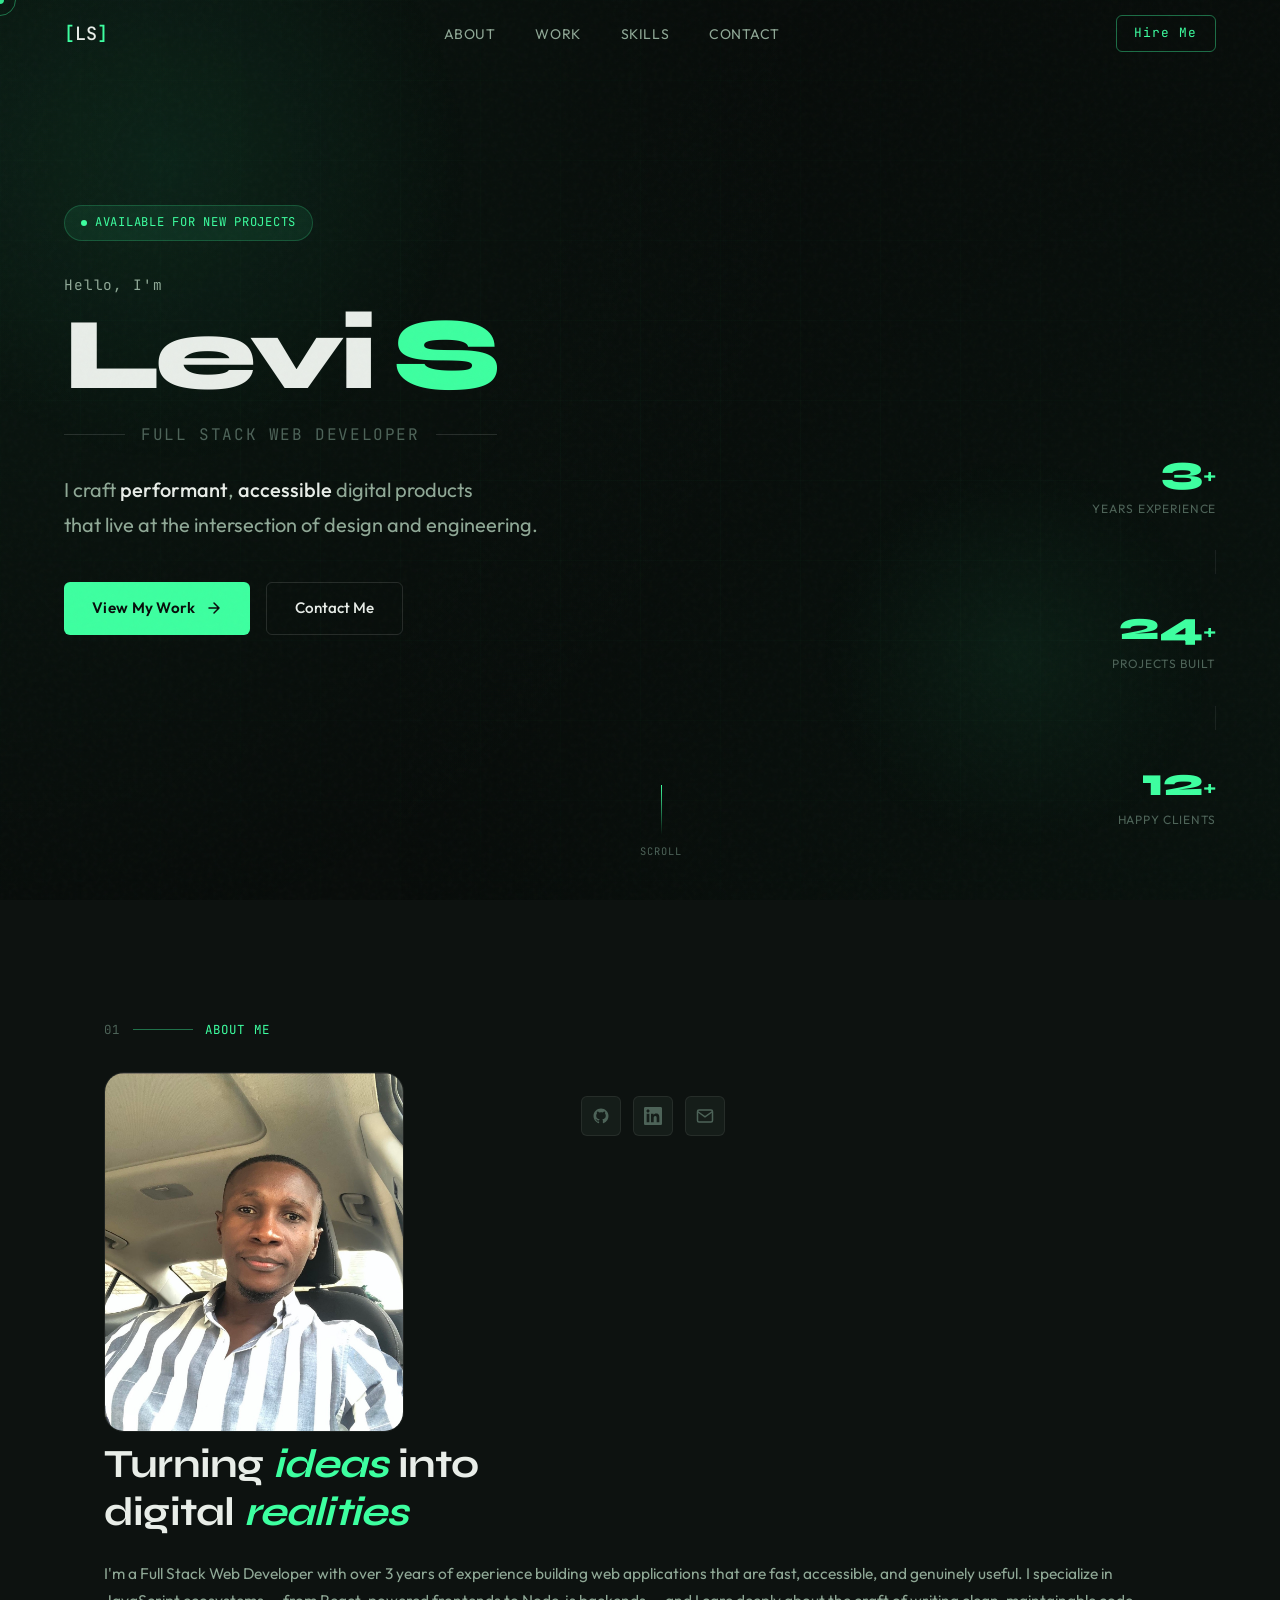
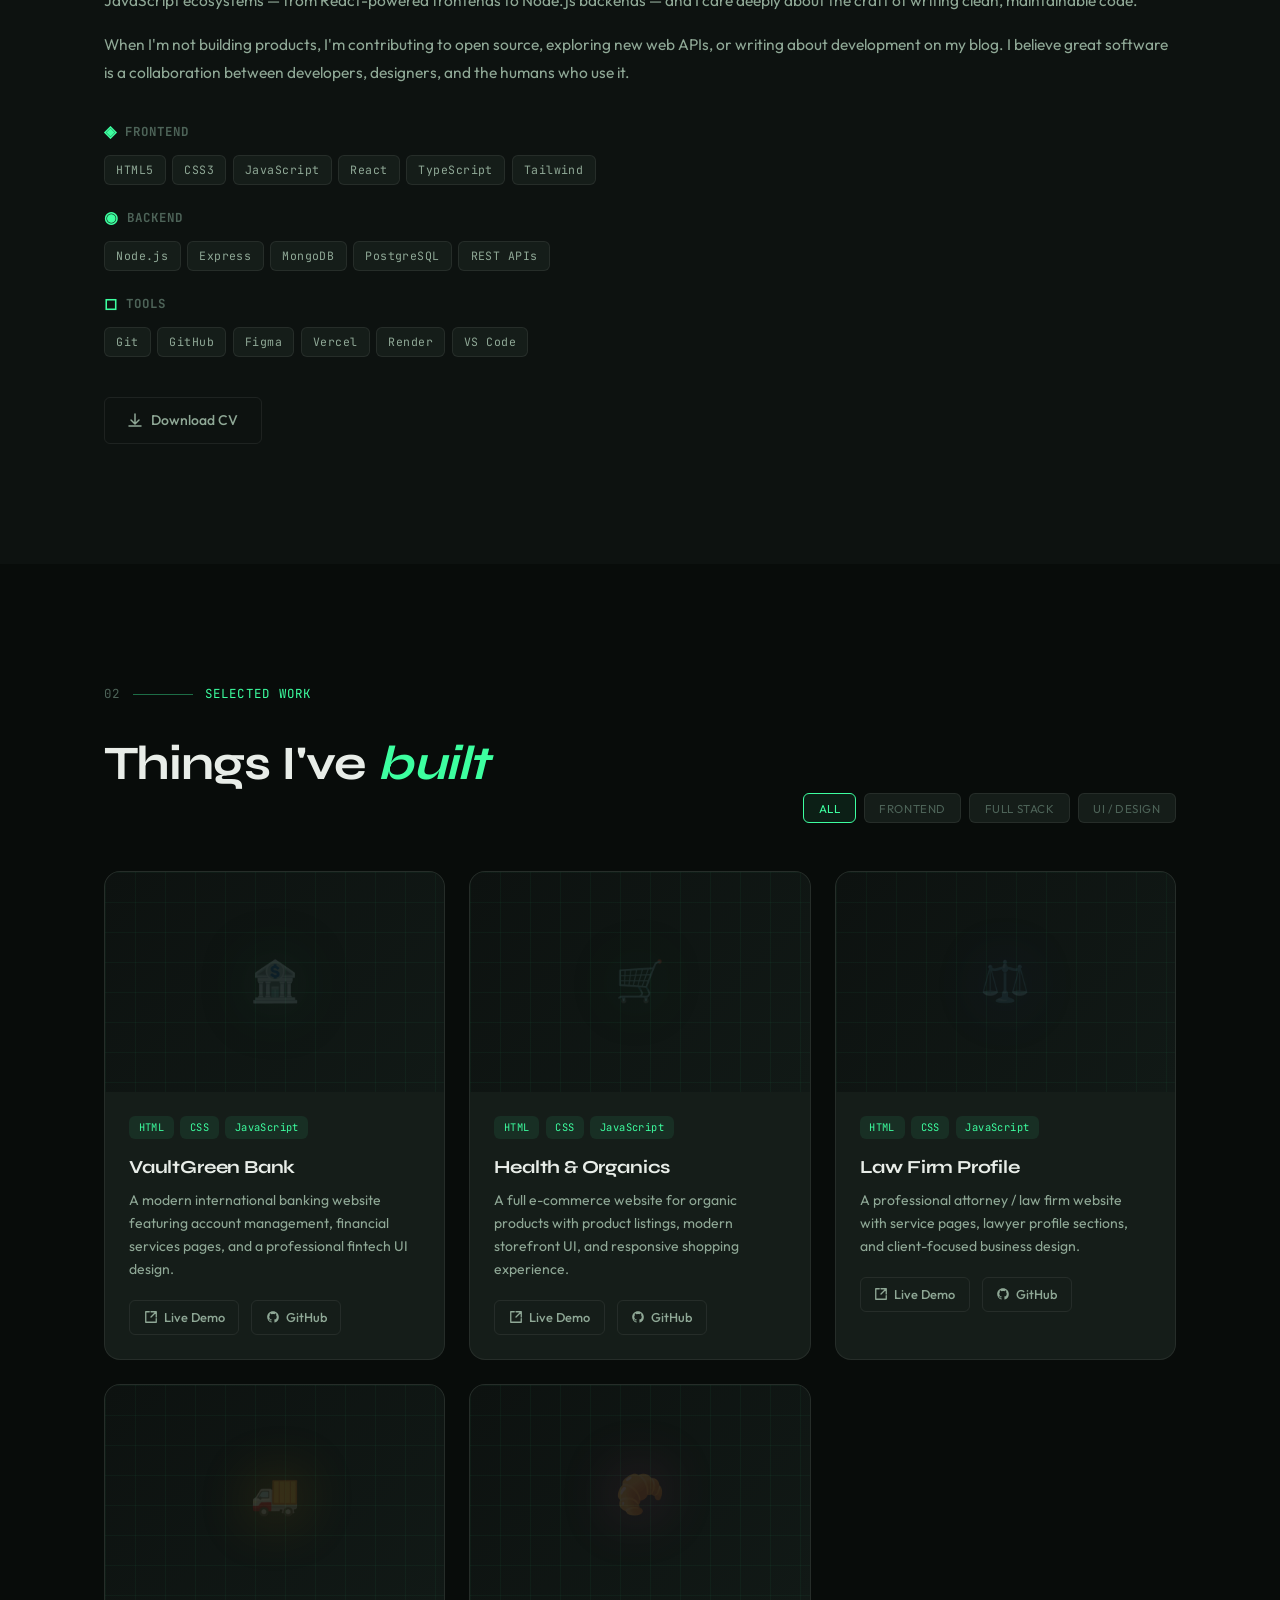
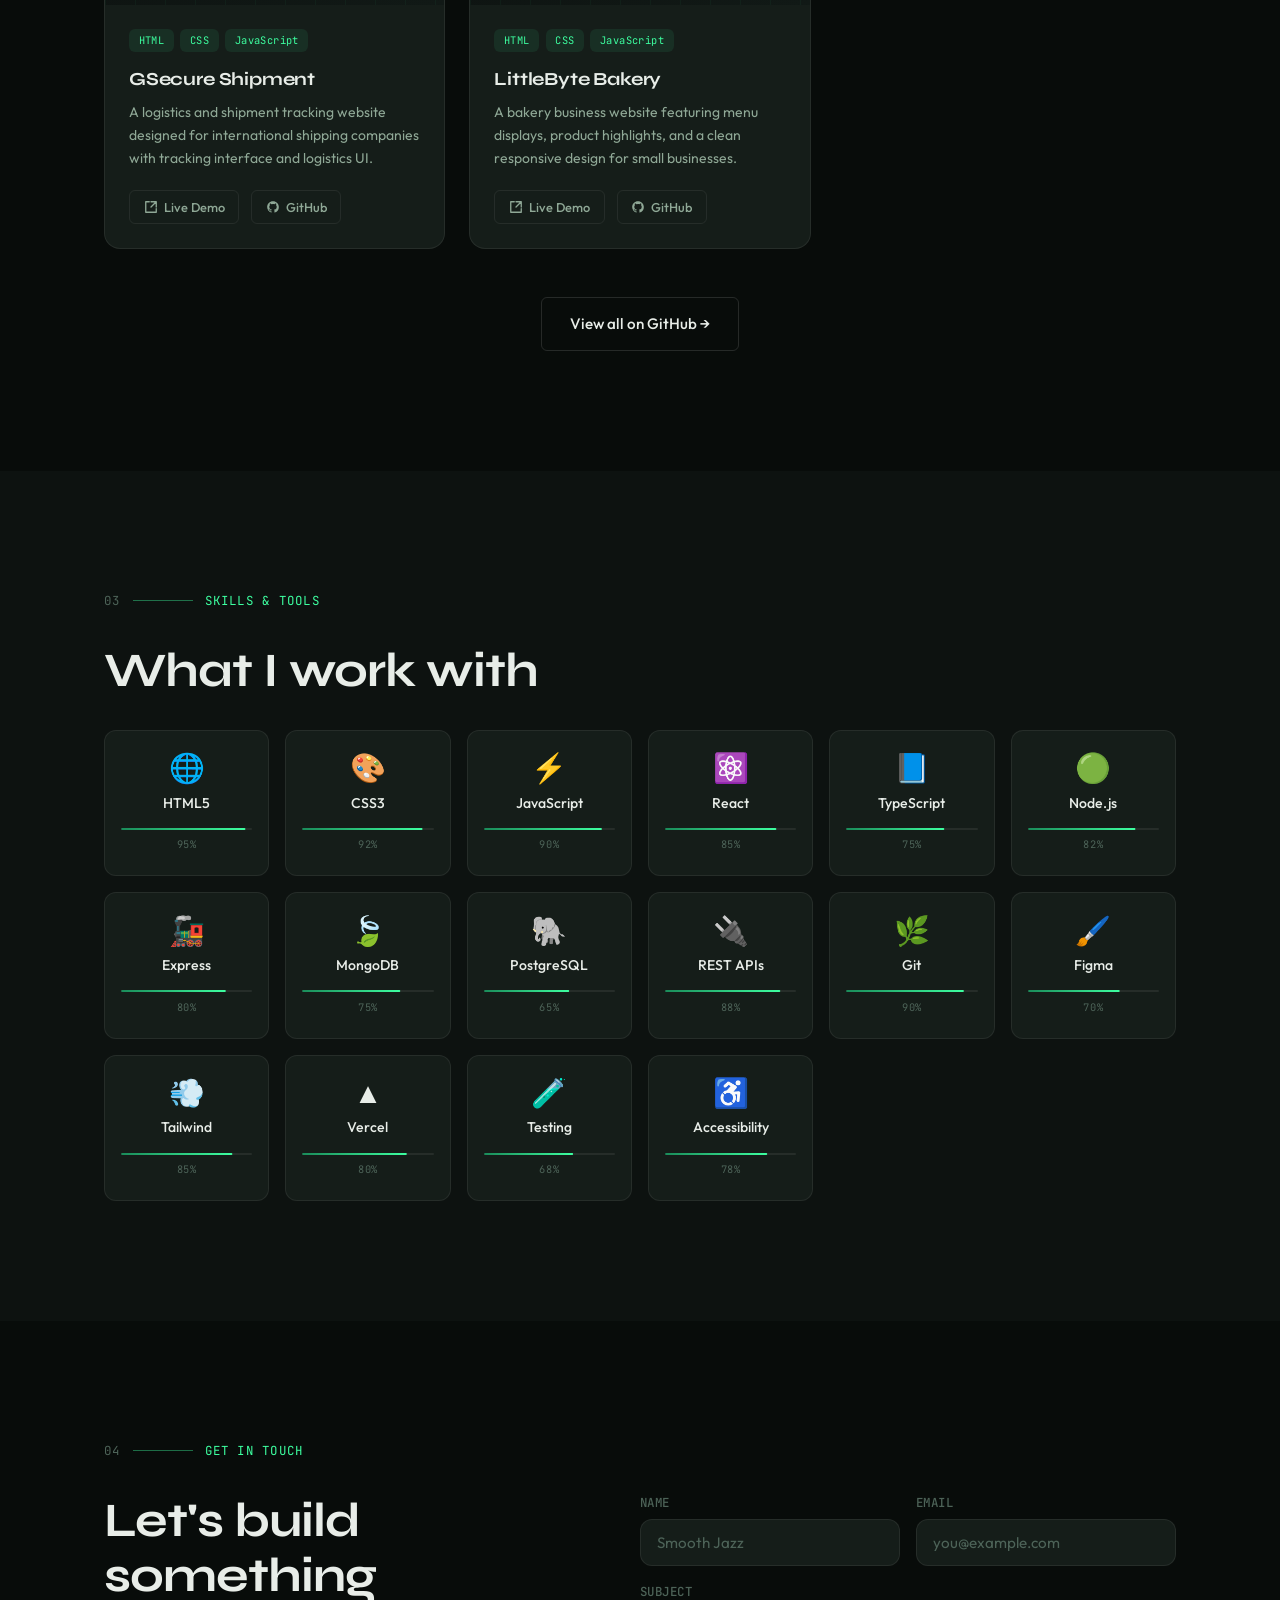
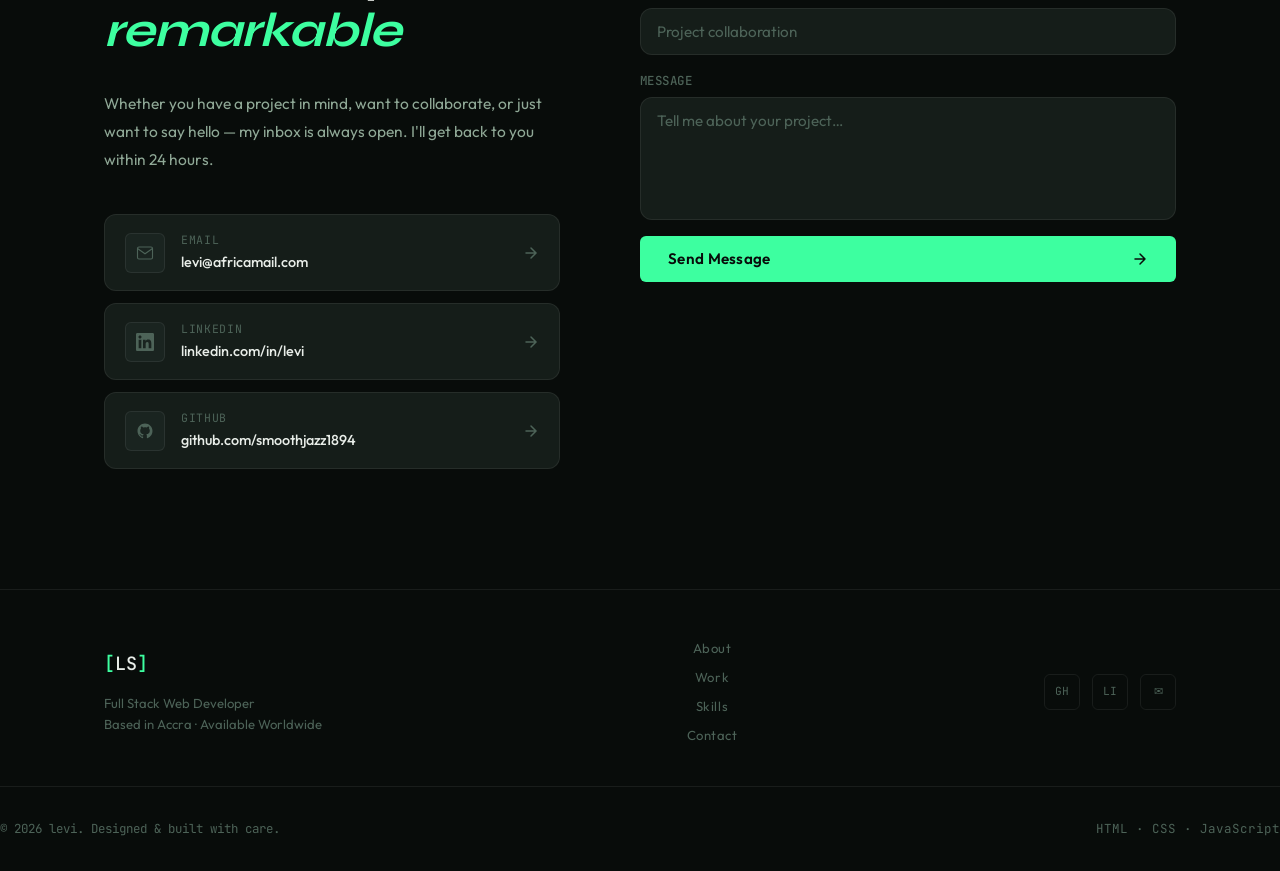
==== commit bad535c8: "Update index.html" ====
--- a/index.html
+++ b/index.html
@@ -390,1215 +390,3 @@
 
   <script src="script.js"></script>
 </body>
-</html>
-<!DOCTYPE html>
-<html lang="en">
-<head>
-    <meta charset="UTF-8">
-    <meta name="viewport" content="width=device-width, initial-scale=1.0">
-    <title>Levi | Front End Developer</title>
-    <link rel="stylesheet" href="https://cdnjs.cloudflare.com/ajax/libs/font-awesome/6.4.0/css/all.min.css">
-    <style>
-       :root {
-  --primary: #2b2622;    /* deep warm charcoal (fireplace / shadows) */
-  --secondary: #8b5e3c;  /* earthy wood / rust tone */
-  --accent: #a67c52;     /* warm textile / brass highlight */
-  --light: #f3f1ee;      /* soft warm off-white (walls / daylight) */
-  --dark: #3a332e;       /* dark brown-gray (depth, contrast) */
-  --terminal: #6b8f71;   /* muted olive green (plant / nature accent) */
-  --transition: all 0.3s ease;
-}
-
-
-        * {
-            margin: 0;
-            padding: 0;
-            box-sizing: border-box;
-        }
-
-        body {
-            font-family: 'Segoe UI', Tahoma, Geneva, Verdana, sans-serif;
-            line-height: 1.6;
-            color: var(--light);
-            background-color: var(--dark);
-            overflow-x: hidden;
-        }
-
-        /* Code Background Animation */
-        #code-bg {
-            position: fixed;
-            top: 0;
-            left: 0;
-            width: 100%;
-            height: 100%;
-            z-index: -1;
-            opacity: 0.05;
-            pointer-events: none;
-        }
-
-        .code-line {
-            position: absolute;
-            color: var(--terminal);
-            font-family: 'Courier New', monospace;
-            font-size: 14px;
-            white-space: nowrap;
-            opacity: 0;
-            animation: floatCode 20s linear infinite;
-        }
-
-        @keyframes floatCode {
-            0% {
-                transform: translateY(100vh) translateX(-100px);
-                opacity: 0;
-            }
-            10% {
-                opacity: 0.7;
-            }
-            90% {
-                opacity: 0.7;
-            }
-            100% {
-                transform: translateY(-100px) translateX(100px);
-                opacity: 0;
-            }
-        }
-
-        /* Header & Navigation */
-        header {
-            position: fixed;
-            top: 0;
-            width: 100%;
-            padding: 1rem 5%;
-            background-color: rgba(26, 37, 47, 0.95);
-            backdrop-filter: blur(10px);
-            z-index: 1000;
-            display: flex;
-            justify-content: space-between;
-            align-items: center;
-            border-bottom: 1px solid rgba(52, 152, 219, 0.2);
-        }
-
-        .logo {
-            font-size: 1.5rem;
-            font-weight: 700;
-            color: var(--secondary);
-            text-decoration: none;
-            letter-spacing: 2px;
-        }
-
-        .logo span {
-            color: var(--terminal);
-        }
-
-        nav ul {
-            display: flex;
-            list-style: none;
-            gap: 1.5rem;
-        }
-
-        nav a {
-            color: var(--light);
-            text-decoration: none;
-            font-weight: 500;
-            padding: 0.5rem 1rem;
-            border-radius: 4px;
-            transition: var(--transition);
-            position: relative;
-        }
-
-        nav a:hover {
-            color: var(--terminal);
-            background-color: rgba(52, 152, 219, 0.1);
-        }
-
-        nav a::after {
-            content: '>';
-            position: absolute;
-            left: -15px;
-            opacity: 0;
-            transition: var(--transition);
-            color: var(--terminal);
-        }
-
-        nav a:hover::after {
-            opacity: 1;
-            left: -10px;
-        }
-
-        .mobile-menu-btn {
-            display: none;
-            background: none;
-            border: none;
-            color: var(--light);
-            font-size: 1.5rem;
-            cursor: pointer;
-        }
-
-        /* Main Content */
-        main {
-            margin-top: 70px;
-        }
-
-        section {
-            padding: 3rem 5%;
-            min-height: auto;
-            display: flex;
-            flex-direction: column;
-            justify-content: center;
-        }
-
-        .section-title {
-            font-size: 2rem;
-            margin-bottom: 2rem;
-            color: var(--secondary);
-            position: relative;
-            display: inline-block;
-        }
-
-        .section-title::after {
-            content: '';
-            position: absolute;
-            bottom: -8px;
-            left: 0;
-            width: 50px;
-            height: 3px;
-            background-color: var(--accent);
-        }
-
-        /* Hero Section - Photo on LEFT */
-        .hero {
-            display: flex;
-            align-items: center;
-            justify-content: space-between;
-            gap: 3rem;
-            flex-direction: row;
-        }
-
-        .headshot-container {
-            flex: 0 0 250px;
-            position: relative;
-        }
-
-        .headshot {
-            width: 100%;
-            max-width: 250px;
-            border-radius: 50%;
-            border: 5px solid var(--secondary);
-            box-shadow: 0 10px 30px rgba(0, 0, 0, 0.3);
-            transition: var(--transition);
-        }
-
-        .headshot:hover {
-            transform: scale(1.05);
-            border-color: var(--terminal);
-        }
-
-        .hero-content {
-            flex: 1;
-        }
-
-        .hero h1 {
-            font-size: 2.5rem;
-            margin-bottom: 0.8rem;
-            line-height: 1.2;
-        }
-
-        .hero h1 span {
-            color: var(--terminal);
-        }
-
-        .hero p {
-            font-size: 1.1rem;
-            margin-bottom: 1.5rem;
-            color: #bdc3c7;
-            max-width: 600px;
-        }
-
-        .tagline {
-            font-size: 1.3rem;
-            color: var(--secondary);
-            margin-bottom: 1.5rem;
-        }
-
-        .cta-button {
-            display: inline-block;
-            padding: 0.8rem 2rem;
-            background-color: var(--secondary);
-            color: white;
-            text-decoration: none;
-            border-radius: 4px;
-            font-weight: 600;
-            transition: var(--transition);
-            border: 2px solid var(--secondary);
-        }
-
-        .cta-button:hover {
-            background-color: transparent;
-            color: var(--secondary);
-        }
-
-        /* About Section */
-        .about-content {
-            display: grid;
-            grid-template-columns: 1fr 1fr;
-            gap: 3rem;
-            align-items: center;
-        }
-
-        .about-text p {
-            margin-bottom: 1.2rem;
-            font-size: 1rem;
-        }
-
-        .person-quote {
-            font-style: italic;
-            font-size: 1.2rem;
-            color: var(--terminal);
-            padding: 1.2rem;
-            border-left: 4px solid var(--accent);
-            background-color: rgba(52, 152, 219, 0.05);
-            margin: 1.5rem 0;
-        }
-
-        .skills {
-            display: flex;
-            flex-wrap: wrap;
-            gap: 0.8rem;
-            margin-top: 1.5rem;
-        }
-
-        .skill-tag {
-            padding: 0.5rem 1rem;
-            background-color: rgba(52, 152, 219, 0.1);
-            border-radius: 20px;
-            font-size: 0.9rem;
-            border: 1px solid rgba(52, 152, 219, 0.3);
-            transition: var(--transition);
-        }
-
-        .skill-tag:hover {
-            background-color: rgba(52, 152, 219, 0.2);
-            transform: translateY(-3px);
-        }
-
-        /* Playlist Section */
-        .playlist-container {
-            background-color: rgba(26, 37, 47, 0.7);
-            border-radius: 10px;
-            padding: 1.5rem;
-            margin-top: 1.5rem;
-            border: 1px solid rgba(52, 152, 219, 0.2);
-        }
-
-        .playlist-header {
-            display: flex;
-            justify-content: space-between;
-            align-items: center;
-            margin-bottom: 1.5rem;
-            flex-wrap: wrap;
-            gap: 1rem;
-        }
-
-        .playlist-title {
-            font-size: 1.5rem;
-            color: var(--terminal);
-        }
-
-        .playlist-update {
-            color: #bdc3c7;
-            font-size: 0.9rem;
-        }
-
-        .playlist-description {
-            margin-bottom: 1.5rem;
-            font-style: italic;
-            color: #bdc3c7;
-        }
-
-        .playlist-tracks {
-            display: grid;
-            grid-template-columns: repeat(auto-fill, minmax(280px, 1fr));
-            gap: 1rem;
-        }
-
-        .track {
-            display: flex;
-            align-items: center;
-            padding: 0.8rem;
-            background-color: rgba(44, 62, 80, 0.5);
-            border-radius: 8px;
-            transition: var(--transition);
-            cursor: pointer;
-        }
-
-        .track:hover {
-            background-color: rgba(44, 62, 80, 0.8);
-            transform: translateY(-3px);
-        }
-
-        .track-number {
-            font-size: 1.1rem;
-            color: var(--terminal);
-            margin-right: 0.8rem;
-            font-weight: bold;
-        }
-
-        .track-info {
-            flex: 1;
-        }
-
-        .track-title {
-            font-weight: 600;
-            margin-bottom: 0.2rem;
-        }
-
-        .track-artist {
-            color: #bdc3c7;
-            font-size: 0.85rem;
-        }
-
-        .track-duration {
-            color: #7f8c8d;
-            font-size: 0.85rem;
-        }
-
-        .music-player {
-            margin-top: 1.5rem;
-            display: flex;
-            align-items: center;
-            gap: 1rem;
-            flex-wrap: wrap;
-        }
-
-        .player-controls {
-            display: flex;
-            gap: 0.8rem;
-        }
-
-        .player-btn {
-            background: none;
-            border: none;
-            color: var(--light);
-            font-size: 1.3rem;
-            cursor: pointer;
-            transition: var(--transition);
-        }
-
-        .player-btn:hover {
-            color: var(--terminal);
-        }
-
-        .player-progress {
-            flex: 1;
-            min-width: 150px;
-            height: 4px;
-            background-color: rgba(52, 152, 219, 0.2);
-            border-radius: 2px;
-            overflow: hidden;
-        }
-
-        .progress-bar {
-            height: 100%;
-            width: 30%;
-            background-color: var(--secondary);
-            transition: width 0.3s ease;
-        }
-
-        /* Projects Section */
-        .projects-grid {
-            display: grid;
-            grid-template-columns: repeat(auto-fill, minmax(280px, 1fr));
-            gap: 1.5rem;
-            margin-top: 1.5rem;
-        }
-
-        .project-card {
-            background-color: rgba(26, 37, 47, 0.7);
-            border-radius: 10px;
-            overflow: hidden;
-            transition: var(--transition);
-            border: 1px solid rgba(52, 152, 219, 0.2);
-        }
-
-        .project-card:hover {
-            transform: translateY(-8px);
-            box-shadow: 0 10px 20px rgba(0, 0, 0, 0.3);
-            border-color: var(--terminal);
-        }
-
-        .project-img {
-            height: 180px;
-            background-color: var(--primary);
-            display: flex;
-            align-items: center;
-            justify-content: center;
-            color: var(--terminal);
-            font-size: 2.5rem;
-        }
-
-        .project-info {
-            padding: 1.2rem;
-        }
-
-        .project-title {
-            font-size: 1.2rem;
-            margin-bottom: 0.5rem;
-            color: var(--secondary);
-        }
-
-        .project-desc {
-            color: #bdc3c7;
-            margin-bottom: 0.8rem;
-            font-size: 0.9rem;
-        }
-
-        .project-tech {
-            display: flex;
-            flex-wrap: wrap;
-            gap: 0.5rem;
-            margin-bottom: 0.8rem;
-        }
-
-        .tech-tag {
-            padding: 0.3rem 0.7rem;
-            background-color: rgba(231, 76, 60, 0.1);
-            border-radius: 15px;
-            font-size: 0.75rem;
-            color: var(--accent);
-        }
-
-        .project-link {
-            display: inline-block;
-            color: var(--terminal);
-            text-decoration: none;
-            font-weight: 600;
-            font-size: 0.85rem;
-        }
-
-        .project-link:hover {
-            text-decoration: underline;
-        }
-
-        /* Contact Section */
-        .contact-container {
-            display: grid;
-            grid-template-columns: 1fr 1fr;
-            gap: 3rem;
-        }
-
-        .contact-info {
-            display: flex;
-            flex-direction: column;
-            gap: 1.2rem;
-        }
-
-        .contact-item {
-            display: flex;
-            align-items: center;
-            gap: 0.8rem;
-        }
-
-        .contact-icon {
-            font-size: 1.3rem;
-            color: var(--secondary);
-            width: 45px;
-            height: 45px;
-            background-color: rgba(52, 152, 219, 0.1);
-            border-radius: 50%;
-            display: flex;
-            align-items: center;
-            justify-content: center;
-            flex-shrink: 0;
-        }
-
-        .contact-details h3 {
-            margin-bottom: 0.2rem;
-            color: var(--light);
-            font-size: 1rem;
-        }
-
-        .contact-details p {
-            color: #bdc3c7;
-            font-size: 0.9rem;
-        }
-
-        .contact-form {
-            display: flex;
-            flex-direction: column;
-            gap: 1.2rem;
-        }
-
-        .form-group {
-            display: flex;
-            flex-direction: column;
-            gap: 0.5rem;
-        }
-
-        .form-group label {
-            color: var(--light);
-            font-weight: 500;
-            font-size: 0.9rem;
-        }
-
-        .form-group input,
-        .form-group textarea {
-            padding: 0.7rem;
-            background-color: rgba(26, 37, 47, 0.7);
-            border: 1px solid rgba(52, 152, 219, 0.3);
-            border-radius: 4px;
-            color: var(--light);
-            font-family: inherit;
-            font-size: 0.9rem;
-        }
-
-        .form-group input:focus,
-        .form-group textarea:focus {
-            outline: none;
-            border-color: var(--terminal);
-        }
-
-        .submit-btn {
-            padding: 0.7rem 1.8rem;
-            background-color: var(--secondary);
-            color: white;
-            border: none;
-            border-radius: 4px;
-            font-weight: 600;
-            cursor: pointer;
-            transition: var(--transition);
-            align-self: flex-start;
-            font-size: 0.9rem;
-        }
-
-        .submit-btn:hover {
-            background-color: var(--terminal);
-        }
-
-        /* Footer */
-        footer {
-            text-align: center;
-            padding: 1.5rem;
-            background-color: rgba(26, 37, 47, 0.9);
-            border-top: 1px solid rgba(52, 152, 219, 0.2);
-        }
-
-        .social-links {
-            display: flex;
-            justify-content: center;
-            gap: 1.2rem;
-            margin-bottom: 0.8rem;
-        }
-
-        .social-link {
-            color: var(--light);
-            font-size: 1.3rem;
-            transition: var(--transition);
-        }
-
-        .social-link:hover {
-            color: var(--terminal);
-            transform: translateY(-3px);
-        }
-
-        .copyright {
-            color: #7f8c8d;
-            font-size: 0.85rem;
-        }
-
-        /* Responsive Design */
-        @media (max-width: 992px) {
-            .hero {
-                flex-direction: column;
-                text-align: center;
-                gap: 2rem;
-            }
-            
-            .headshot-container {
-                flex: 0 0 200px;
-            }
-            
-            .headshot {
-                max-width: 200px;
-            }
-            
-            .about-content,
-            .contact-container {
-                grid-template-columns: 1fr;
-                gap: 2rem;
-            }
-            
-            .hero h1 {
-                font-size: 2.2rem;
-            }
-            
-            .section-title {
-                font-size: 1.8rem;
-            }
-        }
-
-        @media (max-width: 768px) {
-            header {
-                padding: 0.8rem 5%;
-            }
-            
-            main {
-                margin-top: 60px;
-            }
-            
-            section {
-                padding: 2rem 5%;
-            }
-            
-            nav ul {
-                display: none;
-                position: absolute;
-                top: 100%;
-                left: 0;
-                width: 100%;
-                background-color: var(--dark);
-                flex-direction: column;
-                padding: 1rem 0;
-                text-align: center;
-                gap: 0;
-            }
-            
-            nav ul.active {
-                display: flex;
-            }
-            
-            nav a {
-                display: block;
-                padding: 0.8rem;
-            }
-            
-            .mobile-menu-btn {
-                display: block;
-            }
-            
-            .hero h1 {
-                font-size: 2rem;
-            }
-            
-            .tagline {
-                font-size: 1.2rem;
-            }
-            
-            .hero p {
-                 font-size: 1.1rem;
-  line-height: 1.75;
-            }
-            
-            .headshot-container {
-                flex: 0 0 180px;
-            }
-            
-            .headshot {
-                max-width: 180px;
-            }
-            
-            .playlist-tracks {
-                grid-template-columns: 1fr;
-            }
-            
-            .projects-grid {
-                grid-template-columns: 1fr;
-            }
-            
-            .playlist-header {
-                flex-direction: column;
-                align-items: flex-start;
-            }
-            
-            .music-player {
-                flex-direction: column;
-                align-items: flex-start;
-            }
-            
-            .player-progress {
-                width: 100%;
-            }
-        }
-
-        @media (max-width: 480px) {
-            .hero h1 {
-                font-size: 1.8rem;
-            }
-            
-            .headshot-container {
-                flex: 0 0 150px;
-            }
-            
-            .headshot {
-                max-width: 150px;
-            }
-            
-            .section-title {
-                font-size: 1.6rem;
-            }
-            
-            .person-quote {
-                font-size: 1.1rem;
-                padding: 1rem;
-            }
-        }
-    </style>
-</head>
-<body>
-    <!-- Animated Code Background -->
-    <div id="code-bg"></div>
-
-    <!-- Header -->
-    <header>
-        <a href="#" class="logo">Levi — Web Developer<span></span></a>
-        <button class="mobile-menu-btn" id="mobileMenuBtn">
-            <i class="fas fa-bars"></i>
-        </button>
-        <nav>
-            <ul id="navMenu">
-                <li><a href="#home">Home</a></li>
-                <li><a href="#about">About</a></li>
-                <li><a href="#projects">Projects</a></li>
-                <li><a href="#playlist">Playlist</a></li>
-                <li><a href="#contact">Contact</a></li>
-            </ul>
-        </nav>
-    </header>
-
-    <main>
-        <!-- Hero Section - Photo on LEFT -->
-        <section id="home" class="hero">
-            <div class="headshot-container">
-                <img src="unnamed.jpg" alt="Levi" class="headshot">
-            </div>
-            <div class="hero-content">
-                <h1>Hi, I'm <span>Levi</span></h1>
-            
-                <p>I build intentional interfaces with a focus on clarity and clean code.</p>
-                <a href="#projects" class="cta-button">View My Work</a>
-            </div>
-        </section>
-
-        <!-- About Section -->
-        <section id="about">
-            <h2 class="section-title">About Me</h2>
-            <div class="about-content">
-                <div class="about-text">
-                    <p>I enjoy building interfaces that feel calm, usable, and intentional. I prioritize clarity over noise and value long-lasting design over passing trends. I am committed to writing clean, maintainable code and staying current with the evolving web landscape. When I’m not coding, you can find me reading tech blogs, watching football and movies, or exploring new ideas through personal projects</p>
-                   
-                </div>
-                <div>
-                    <h3 style="margin-bottom: 1.2rem; color: var(--secondary);">Tech Stack</h3>
-                    <div class="skills">
-                        <span class="skill-tag">HTML5</span>
-                        <span class="skill-tag">CSS3</span>
-                        <span class="skill-tag">JavaScript</span>
-                        <span class="skill-tag">React</span>
-                        <span class="skill-tag">Git</span>
-                        <span class="skill-tag">Responsive Design</span>
-                        <span class="skill-tag">Web Performance</span>
-                    </div>
-                </div>
-            </div>
-        </section>
-
-        <section id="now">
-  <h2 class="section-title">Currently</h2>
-  <div class="playlist-container">
-    <ul style="list-style: none; line-height: 1.8;">
-      <li>• Learning deeper JavaScript and Java fundamentals</li>
-      <li>• Building small business websites</li>
-      <li>• Exploring music while coding late nights</li>
-    </ul>
-  </div>
-</section>
-        <!-- Projects Section -->
-        <section id="projects">
-            <h2 class="section-title">My Projects</h2>
-            <div class="projects-grid">
-                <div class="project-card">
-                    <div class="project-img">
-                        <i class="fas fa-chart-line"></i>
-                    </div>
-                    <div class="project-info">
-                        <h3 class="project-title">Business</h3>
-                        <p class="project-desc">A real small-business website focused on layout clarity,
-mobile responsiveness, and clean structure.</p>
-                        <a href="https://smoothjazz18n94.github.io/littlebyte/" class="project-link">View Project →</a>
-                    </div>
-                </div>
-                <div class="project-card">
-                    <div class="project-img">
-                        <i class="fas fa-shopping-cart"></i>
-                    </div>
-                    <div class="project-info">
-                        <h3 class="project-title">E-Commerce Platform</h3>
-                        <p class="project-desc">A simple front-end project focused on structure,
-interaction, and layout consistency.</p>
-                        <a href="https://smoothjazz18n94.github.io/health-and-organics/" class="project-link">View Project →</a>
-                    </div>
-                </div>
-                <div class="project-card">
-                    <div class="project-img">
-                       <i class="fa-solid fa-umbrella-beach"></i>
-                    </div>
-                    <div class="project-info">
-                        <h3 class="project-title">Tourism</h3>
-                        <p class="project-desc">Adventure Group website.</p>
-                        <a href="https://smoothjazz18n94.github.io/OTF/" class="project-link">View Project →</a>
-                    </div>
-                </div>
-                
-                <div class="project-card">
-                    <div class="project-img">
-                        <i class="fa-solid fa-truck-fast"></i>
-                    </div>
-                    <div class="project-info">
-                        <h3 class="project-title">Logistics</h3>
-                        <p class="project-desc">A very simple Public face of a  Shipping Company</p>
-                        <a href="https://smoothjazz18n94.github.io/gsecureshipment/" class="project-link">View Project →</a>
-                    </div>
-                </div>
-            </div>
-        </section>
-
-        <!-- Playlist Section -->
-        <section id="playlist">
-            <div class="person-quote">
-                "I like building things that feel intentional.
-  I’m more interested in clarity than trends,
-  and I enjoy solving problems quietly and well."
-            </div>
-            <h2 class="section-title">This Week's Soundtrack</h2>
-            
-            <div class="playlist-container">
-                <div class="playlist-header">
-                    <h3 class="playlist-title">Levi's Coding Playlist</h3>
-                    <div class="playlist-update">Updated: <span id="currentDate"></span></div>
-                </div>
-                <p class="playlist-description">Focus music for problem-solving and long coding sessions this week.</p>
-                
-                <div class="playlist-tracks" id="playlistTracks">
-                    <!-- Tracks will be populated by JavaScript -->
-                </div>
-                
-                <div class="music-player">
-                    <div class="player-controls">
-                        <button class="player-btn" id="prevBtn">
-                            <i class="fas fa-step-backward"></i>
-                        </button>
-                        <button class="player-btn" id="playBtn">
-                            <i class="fas fa-play"></i>
-                        </button>
-                        <button class="player-btn" id="nextBtn">
-                            <i class="fas fa-step-forward"></i>
-                        </button>
-                    </div>
-                    <div class="player-progress">
-                        <div class="progress-bar" id="progressBar"></div>
-                    </div>
-                    <div id="nowPlaying">Select a track to play</div>
-                </div>
-            </div>
-        </section>
-
-        <!-- Contact Section -->
-         <section id="collaboration">
-  <h2>Working Together</h2>
-  <p>
-    I’m open to collaborations, small projects, and shared learning opportunities.
-    If you value clarity, structure, and thoughtful execution, I’m happy to talk.
-  </p>
-</section>
-        <section id="contact">
-            <h2 class="section-title">Get In Touch</h2>
-            <div class="contact-container">
-                <div class="contact-info">
-                    <div class="contact-item">
-                        <div class="contact-icon">
-                            <i class="fas fa-envelope"></i>
-                        </div>
-                        <div class="contact-details">
-                            <h3>Email</h3>
-                            <p>levi@africamail.com</p>
-                        </div>
-                    </div>
-                    <div class="contact-item">
-                        <div class="contact-icon">
-                            <i class="fas fa-globe"></i>
-                        </div>
-                        <div class="contact-details">
-                            <h3>Website</h3>
-                            <p>levi1894.city</p>
-                        </div>
-                    </div>
-                    <div class="contact-item">
-                        <div class="contact-icon">
-                            <i class="fas fa-map-marker-alt"></i>
-                        </div>
-                        <div class="contact-details">
-                            <h3>Location</h3>
-                            <p>Remote / Available Worldwide</p>
-                        </div>
-                    </div>
-                    <div class="contact-item">
-                        <div class="contact-icon">
-                            <i class="fas fa-clock"></i>
-                        </div>
-                        <div class="contact-details">
-                            <h3>Response Time</h3>
-                            <p>Usually within 24 hours</p>
-                        </div>
-                    </div>
-                </div>
-                <form
-  class="contact-form"
-  action="https://formspree.io/f/xreebewq"
-  method="POST"
->
-  <div class="form-group">
-    <label for="name">Name</label>
-    <input type="text" name="name" id="name" required>
-  </div>
-
-  <div class="form-group">
-    <label for="email">Email</label>
-    <input type="email" name="email" id="email" required>
-  </div>
-
-  <div class="form-group">
-    <label for="subject">Subject</label>
-    <input type="text" name="subject" id="subject" required>
-  </div>
-
-  <!-- Hidden settings -->
-  <input type="hidden" name="_subject" value="New message from levi1894.city">
-  <input type="hidden" name="_template" value="table">
-
-  <button type="submit" class="submit-btn">
-    Send Message
-  </button>
-</form>
-
-            </div>
-        </section>
-    </main>
-
-    <!-- Footer -->
-    <footer>
-        <div class="social-links">
-            <a href="https://github.com/smoothjazz18n94" class="social-link"><i class="fab fa-github"></i></a>
-            <a href="https://www.linkedin.com/in/levi-s-070030272?utm_source=share&utm_campaign=share_via&utm_content=profile&utm_medium=ios_app" class="social-link"><i class="fab fa-linkedin"></i></a>
-            <a href="https://x.com/coolmensch_" class="social-link"><i class="fab fa-twitter"></i></a>
-            <a href="#" class="social-link"><i class="fab fa-codepen"></i></a>
-        </div>
-        <p class="copyright">© <span id="currentYear"></span> Levi.  All rights reserved.</p>
-        
-    </footer>
-
-    <script>
-        // Initialize when DOM is loaded
-        document.addEventListener('DOMContentLoaded', function() {
-            // Set current date and year
-            const currentDate = new Date();
-            document.getElementById('currentDate').textContent = currentDate.toLocaleDateString('en-US', { 
-                weekday: 'long', 
-                year: 'numeric', 
-                month: 'long', 
-                day: 'numeric' 
-            });
-            document.getElementById('currentYear').textContent = currentDate.getFullYear();
-            
-            // Create animated code background
-            createCodeBackground();
-            
-            // Initialize playlist
-            initializePlaylist();
-            
-            // Mobile menu toggle
-            const mobileMenuBtn = document.getElementById('mobileMenuBtn');
-            const navMenu = document.getElementById('navMenu');
-            
-            mobileMenuBtn.addEventListener('click', function() {
-                navMenu.classList.toggle('active');
-                mobileMenuBtn.innerHTML = navMenu.classList.contains('active') 
-                    ? '<i class="fas fa-times"></i>' 
-                    : '<i class="fas fa-bars"></i>';
-            });
-            
-            // Smooth scrolling for navigation links
-            document.querySelectorAll('nav a').forEach(anchor => {
-                anchor.addEventListener('click', function(e) {
-                    e.preventDefault();
-                    const targetId = this.getAttribute('href');
-                    const targetSection = document.querySelector(targetId);
-                    
-                    // Close mobile menu if open
-                    navMenu.classList.remove('active');
-                    mobileMenuBtn.innerHTML = '<i class="fas fa-bars"></i>';
-                    
-                    // Scroll to section
-                    window.scrollTo({
-                        top: targetSection.offsetTop - 70,
-                        behavior: 'smooth'
-                    });
-                });
-            });
-            
-            // Contact form submission
-           
-            // Dynamic color palette based on time of day
-            updateColorPalette();
-            
-            // Add scroll animations
-            setupScrollAnimations();
-        });
-        
-        // Create animated code background
-        function createCodeBackground() {
-            const codeBg = document.getElementById('code-bg');
-            const codeLines = [
-                "function createPortfolio() {",
-                "  const skills = ['HTML', 'CSS', 'JS'];",
-                "  return <Portfolio skills={skills} />;",
-                "}",
-                "const developer = new Developer('Levi');",
-                "developer.specialize('Frontend');",
-                "if (problem) {",
-                "  solve(problem);",
-                "}",
-                "npm install creativity --save-dev",
-                "git commit -m 'Add awesome portfolio'",
-                "while (coding) {",
-                "  drinkCoffee();",
-                "}",
-                "const portfolio = {",
-                "  modern: true,",
-                "  minimal: true,",
-                "  interactive: true",
-                "};"
-            ];
-            
-            // Create code lines at random positions
-            for (let i = 0; i < 15; i++) {
-                const codeLine = document.createElement('div');
-                codeLine.className = 'code-line';
-                codeLine.textContent = codeLines[Math.floor(Math.random() * codeLines.length)];
-                codeLine.style.left = `${Math.random() * 100}%`;
-                codeLine.style.animationDelay = `${Math.random() * 20}s`;
-                codeLine.style.fontSize = `${12 + Math.random() * 6}px`;
-                codeBg.appendChild(codeLine);
-            }
-            
-            // Make code lines interactive on hover
-            document.querySelectorAll('.code-line').forEach(line => {
-                line.addEventListener('mouseenter', function() {
-                    this.style.opacity = '1';
-                    this.style.color = '#ff5555';
-                    this.style.textShadow = '0 0 10px #ff5555';
-                });
-                
-                line.addEventListener('mouseleave', function() {
-                    this.style.opacity = '0.7';
-                    this.style.color = '';
-                    this.style.textShadow = '';
-                });
-            });
-        }
-        
-        // Initialize playlist with tracks
-        function initializePlaylist() {
-            const playlistTracks = document.getElementById('playlistTracks');
-            const tracks = [
-                { title: "Midnight City", artist: "M83", duration: "4:04" },
-                { title: "Blinding Lights", artist: "The Weeknd", duration: "3:22" },
-                { title: "Solar Echoes", artist: "Waveshaper", duration: "4:18" },
-                { title: "Digital Love", artist: "Daft Punk", duration: "5:01" },
-                { title: "Code Cascade", artist: "Home", duration: "3:45" },
-                { title: "Neon Dreams", artist: "The Midnight", duration: "4:32" },
-                { title: "Synthetic Dawn", artist: "FM-84", duration: "5:12" },
-                { title: "Pixel Rain", artist: "Timecop1983", duration: "4:28" },
-                { title: 'So What', artist: 'Miles Davis', duration: "3:50" },
-                { title: 'Blue in Green', artist: 'Bill Evans', duration: "4:01" },
-                { title: 'Midnight Blue', artist: 'Kenny Burrell', duration: "3:40" },
-                { title: 'Footprints', artist: 'Wayne Shorter', duration: "4:00" },
-                { title: 'Naima', artist: 'John Coltrane', duration: "4:30" }  
-            ];
-            
-            // Clear existing content
-            playlistTracks.innerHTML = '';
-            
-            // Add tracks to playlist
-            tracks.forEach((track, index) => {
-                const trackElement = document.createElement('div');
-                trackElement.className = 'track';
-                trackElement.dataset.index = index;
-                
-                trackElement.innerHTML = `
-                    <div class="track-number">${index + 1}</div>
-                    <div class="track-info">
-                        <div class="track-title">${track.title}</div>
-                        <div class="track-artist">${track.artist}</div>
-                    </div>
-                    <div class="track-duration">${track.duration}</div>
-                `;
-                
-                // Add click event to play track
-                trackElement.addEventListener('click', function() {
-                    playTrack(index);
-                });
-                
-                playlistTracks.appendChild(trackElement);
-            });
-            
-            // Initialize player controls
-            const playBtn = document.getElementById('playBtn');
-            const prevBtn = document.getElementById('prevBtn');
-            const nextBtn = document.getElementById('nextBtn');
-            const progressBar = document.getElementById('progressBar');
-            const nowPlaying = document.getElementById('nowPlaying');
-            
-            let currentTrack = 0;
-            let isPlaying = false;
-            let progressInterval;
-            
-            function playTrack(index) {
-                currentTrack = index;
-                const track = tracks[index];
-                nowPlaying.textContent = `Now Playing: ${track.title} - ${track.artist}`;
-                
-                // Update play button
-                playBtn.innerHTML = '<i class="fas fa-pause"></i>';
-                isPlaying = true;
-                
-                // Reset and start progress bar
-                clearInterval(progressInterval);
-                let progress = 0;
-                progressBar.style.width = '0%';
-                
-                progressInterval = setInterval(() => {
-                    if (progress >= 100) {
-                        clearInterval(progressInterval);
-                        playNextTrack();
-                        return;
-                    }
-                    
-                        progress += 1;
-                    progressBar.style.width = progress + '%';
-                }, 200);
-            }
-
-            function playNextTrack() {
-                playTrack((currentTrack + 1) % tracks.length);
-            }
-
-            function playPrevTrack() {
-                playTrack((currentTrack - 1 + tracks.length) % tracks.length);
-            }
-
-            nextBtn.addEventListener('click', playNextTrack);
-            prevBtn.addEventListener('click', playPrevTrack);
-        }
-    
-</script>
-</body>
-</html>
--- a/style.css
+++ b/style.css
@@ -0,0 +1,974 @@
+/* ═══════════════════════════════════════════════════
+   ALEX MENSAH — PORTFOLIO
+   Aesthetic: Editorial precision, geometric dark mode
+   Fonts: Syne (display) + Outfit (body) + JetBrains Mono (code)
+═══════════════════════════════════════════════════ */
+
+/* ── TOKENS ── */
+:root {
+  --bg:        #080c0a;
+  --bg-2:      #0d1210;
+  --bg-3:      #111916;
+  --surface:   #151d19;
+  --surface-2: #1a2420;
+  --border:    rgba(255,255,255,0.07);
+  --border-2:  rgba(255,255,255,0.12);
+
+  --text:      #e8ede8;
+  --text-2:    #8fa896;
+  --text-3:    #4d6358;
+
+  --accent:    #3dffa0;   /* electric mint-green */
+  --accent-2:  #1a8c5a;
+  --accent-dim: rgba(61,255,160,0.08);
+  --accent-glow: rgba(61,255,160,0.25);
+
+  --gold:      #c9a84c;
+  --gold-dim:  rgba(201,168,76,0.1);
+
+  --r-sm: 6px; --r-md: 12px; --r-lg: 20px; --r-xl: 32px;
+
+  --transition: 0.3s cubic-bezier(0.4,0,0.2,1);
+  --transition-slow: 0.6s cubic-bezier(0.4,0,0.2,1);
+}
+
+/* ── RESET ── */
+*,*::before,*::after { box-sizing:border-box; margin:0; padding:0; }
+html { scroll-behavior:smooth; font-size:16px; }
+body {
+  font-family:'Outfit',sans-serif;
+  background:var(--bg); color:var(--text);
+  line-height:1.6; overflow-x:hidden;
+  -webkit-font-smoothing:antialiased;
+}
+a  { text-decoration:none; color:inherit; }
+em { font-style:italic; color:var(--accent); }
+img { max-width:100%; display:block; }
+
+/* ── NOISE TEXTURE ── */
+.noise {
+  position:fixed; inset:0; z-index:999; pointer-events:none;
+  background-image:url("data:image/svg+xml,%3Csvg viewBox='0 0 200 200' xmlns='http://www.w3.org/2000/svg'%3E%3Cfilter id='n'%3E%3CfeTurbulence type='fractalNoise' baseFrequency='0.9' numOctaves='4' stitchTiles='stitch'/%3E%3C/filter%3E%3Crect width='100%25' height='100%25' filter='url(%23n)' opacity='0.04'/%3E%3C/svg%3E");
+  opacity:0.6;
+}
+
+/* ── CUSTOM CURSOR ── */
+.cursor {
+  width:8px; height:8px; background:var(--accent);
+  border-radius:50%; position:fixed; pointer-events:none; z-index:9999;
+  transform:translate(-50%,-50%);
+  transition:transform 0.08s, width 0.2s, height 0.2s, background 0.2s;
+  mix-blend-mode:difference;
+}
+.cursor-follower {
+  width:32px; height:32px; border:1px solid rgba(61,255,160,0.4);
+  border-radius:50%; position:fixed; pointer-events:none; z-index:9998;
+  transform:translate(-50%,-50%);
+  transition:left 0.15s ease, top 0.15s ease, width 0.3s, height 0.3s, opacity 0.3s;
+}
+body:hover .cursor-follower { opacity:1; }
+.cursor.hovering { width:20px; height:20px; }
+.cursor-follower.hovering { width:48px; height:48px; border-color:var(--accent-glow); }
+
+/* ── CONTAINER ── */
+.container { max-width:1200px; margin:0 auto; padding:0 5vw; }
+
+/* ── SECTION BASE ── */
+.section { padding:120px 0; position:relative; }
+
+/* Section label */
+.section-label {
+  display:flex; align-items:center; gap:12px;
+  margin-bottom:2rem; font-family:'JetBrains Mono',monospace;
+  font-size:.78rem; color:var(--accent); letter-spacing:.1em; text-transform:uppercase;
+}
+.label-num { color:var(--text-3); }
+.label-line { flex:1; max-width:60px; height:1px; background:var(--accent); opacity:.4; }
+
+/* Section title */
+.section-title {
+  font-family:'Syne',sans-serif;
+  font-size:clamp(2rem,4vw,3rem); font-weight:700;
+  line-height:1.15; margin-bottom:2rem;
+  color:var(--text); letter-spacing:-.02em;
+}
+
+/* ── BUTTONS ── */
+.btn-primary {
+  display:inline-flex; align-items:center; gap:10px;
+  padding:.85rem 1.75rem;
+  background:var(--accent); color:var(--bg);
+  font-family:'Outfit',sans-serif; font-size:.95rem; font-weight:600;
+  border:none; border-radius:var(--r-sm); cursor:pointer;
+  transition:var(--transition); letter-spacing:.02em;
+  position:relative; overflow:hidden;
+}
+.btn-primary::before {
+  content:''; position:absolute; inset:0;
+  background:rgba(255,255,255,0.15);
+  transform:translateX(-100%); transition:transform .3s;
+}
+.btn-primary:hover::before { transform:translateX(0); }
+.btn-primary:hover { transform:translateY(-2px); box-shadow:0 12px 40px var(--accent-glow); }
+.btn-primary:active { transform:translateY(0); }
+
+.btn-ghost {
+  display:inline-flex; align-items:center; gap:8px;
+  padding:.85rem 1.75rem;
+  background:transparent; color:var(--text);
+  font-family:'Outfit',sans-serif; font-size:.95rem; font-weight:500;
+  border:1px solid var(--border-2); border-radius:var(--r-sm);
+  transition:var(--transition);
+}
+.btn-ghost:hover { border-color:var(--accent); color:var(--accent); }
+
+.btn-outline {
+  display:inline-flex; align-items:center; gap:8px;
+  padding:.7rem 1.4rem;
+  background:transparent; color:var(--text-2);
+  font-size:.875rem; font-weight:500;
+  border:1px solid var(--border); border-radius:var(--r-sm);
+  transition:var(--transition); cursor:pointer;
+}
+.btn-outline:hover { border-color:var(--accent); color:var(--accent); }
+
+/* ══════════════════════════════════════════
+   NAVIGATION
+══════════════════════════════════════════ */
+.nav {
+  position:fixed; top:0; left:0; right:0; z-index:100;
+  padding:0 5vw; height:68px;
+  display:flex; align-items:center; justify-content:space-between;
+  background:rgba(8,12,10,0); border-bottom:1px solid transparent;
+  transition:background .4s, border-color .4s, height .3s;
+}
+.nav.scrolled {
+  background:rgba(8,12,10,0.92);
+  border-bottom-color:var(--border);
+  backdrop-filter:blur(16px);
+  -webkit-backdrop-filter:blur(16px);
+  height:60px;
+}
+.nav-logo {
+  font-family:'JetBrains Mono',monospace;
+  font-size:1.15rem; font-weight:500; color:var(--text);
+  transition:color .2s;
+}
+.nav-logo:hover { color:var(--accent); }
+.logo-bracket { color:var(--accent); }
+
+.nav-links {
+  display:flex; gap:2.5rem; list-style:none;
+}
+.nav-link {
+  font-size:.875rem; font-weight:400; color:var(--text-2);
+  letter-spacing:.04em; text-transform:uppercase;
+  position:relative; transition:color .2s;
+}
+.nav-link::after {
+  content:''; position:absolute; bottom:-4px; left:0; right:0;
+  height:1px; background:var(--accent);
+  transform:scaleX(0); transition:transform .25s; transform-origin:left;
+}
+.nav-link:hover { color:var(--text); }
+.nav-link:hover::after { transform:scaleX(1); }
+.nav-link.active { color:var(--accent); }
+.nav-link.active::after { transform:scaleX(1); }
+
+.nav-cta {
+  font-family:'JetBrains Mono',monospace;
+  font-size:.8rem; color:var(--accent); letter-spacing:.08em;
+  border:1px solid rgba(61,255,160,.4); border-radius:var(--r-sm);
+  padding:.45rem 1.1rem; transition:var(--transition);
+}
+.nav-cta:hover { background:var(--accent-dim); border-color:var(--accent); }
+
+.hamburger {
+  display:none; flex-direction:column; gap:6px;
+  background:none; border:none; cursor:pointer; padding:4px;
+}
+.hamburger span { display:block; width:22px; height:1.5px; background:var(--text); border-radius:2px; transition:.3s; }
+.hamburger.open span:first-child { transform:translateY(7.5px) rotate(45deg); }
+.hamburger.open span:last-child  { transform:translateY(-7.5px) rotate(-45deg); }
+
+/* Mobile nav */
+.mob-nav {
+  display:none; position:fixed; inset:0; background:var(--bg-2);
+  z-index:90; flex-direction:column; justify-content:center;
+  align-items:flex-start; padding:0 10vw; gap:0;
+}
+.mob-nav.open { display:flex; }
+.mob-link {
+  font-family:'Syne',sans-serif; font-size:clamp(2rem,7vw,4rem);
+  font-weight:700; color:var(--text);
+  padding:.5rem 0; display:flex; align-items:center; gap:1rem;
+  border-bottom:1px solid var(--border); width:100%;
+  transition:color .2s;
+}
+.mob-link:hover { color:var(--accent); }
+.mob-link span { font-family:'JetBrains Mono',monospace; font-size:.8rem; color:var(--text-3); }
+
+/* ══════════════════════════════════════════
+   HERO
+══════════════════════════════════════════ */
+.hero {
+  min-height:100vh; display:flex; flex-direction:column;
+  justify-content:center; align-items:flex-start;
+  padding:100px 5vw 80px;
+  position:relative; overflow:hidden;
+}
+
+/* Background grid */
+.hero-grid {
+  position:absolute; inset:0; pointer-events:none;
+  background-image:
+    linear-gradient(rgba(61,255,160,0.025) 1px,transparent 1px),
+    linear-gradient(90deg,rgba(61,255,160,0.025) 1px,transparent 1px);
+  background-size:80px 80px;
+  mask-image:radial-gradient(ellipse 80% 80% at 50% 50%,black,transparent);
+}
+
+/* Orb glows */
+.hero-orb {
+  position:absolute; border-radius:50%; pointer-events:none;
+  animation:orbDrift 10s ease-in-out infinite;
+}
+.orb-1 { width:600px;height:600px;top:-15%;left:-10%;background:radial-gradient(circle,rgba(26,140,90,.12) 0,transparent 70%);animation-delay:0s; }
+.orb-2 { width:400px;height:400px;bottom:5%;right:5%;background:radial-gradient(circle,rgba(61,255,160,.06) 0,transparent 70%);animation-delay:-5s; }
+@keyframes orbDrift { 0%,100%{transform:translate(0,0)} 50%{transform:translate(20px,-20px)} }
+
+/* Badge */
+.hero-badge {
+  display:inline-flex; align-items:center; gap:8px;
+  font-family:'JetBrains Mono',monospace; font-size:.76rem;
+  color:var(--accent); letter-spacing:.06em; text-transform:uppercase;
+  padding:.45rem 1rem; border-radius:100px;
+  background:var(--accent-dim); border:1px solid rgba(61,255,160,.2);
+  margin-bottom:2rem;
+}
+.badge-dot {
+  width:6px; height:6px; border-radius:50%; background:var(--accent);
+  animation:blink 2s ease-in-out infinite;
+}
+@keyframes blink { 0%,100%{opacity:1} 50%{opacity:.3} }
+
+/* Headline */
+.hero-headline { margin-bottom:1.5rem; }
+.hero-greeting {
+  font-family:'JetBrains Mono',monospace; font-size:.9rem;
+  color:var(--text-2); letter-spacing:.06em; margin-bottom:.5rem;
+}
+.hero-name {
+  font-family:'Syne',sans-serif;
+  font-size:clamp(3rem,8vw,7rem);
+  font-weight:800; letter-spacing:-.04em; line-height:1;
+  margin-bottom:1rem;
+  display:flex; flex-wrap:wrap; gap:.2em;
+}
+.name-word { display:inline-block; }
+.accent-text { color:var(--accent); }
+
+.hero-title {
+  display:flex; align-items:center; gap:1rem;
+  font-family:'JetBrains Mono',monospace; font-size:clamp(.8rem,1.5vw,1rem);
+  color:var(--text-3); letter-spacing:.1em; text-transform:uppercase;
+}
+.title-line { flex:1; max-width:80px; height:1px; background:var(--border-2); }
+
+/* Tagline */
+.hero-tagline {
+  font-size:clamp(1rem,1.8vw,1.25rem); color:var(--text-2);
+  max-width:540px; line-height:1.75; margin-bottom:2.5rem;
+}
+.hero-tagline em { font-style:normal; color:var(--text); font-weight:500; }
+
+/* Hero actions */
+.hero-actions { display:flex; gap:1rem; flex-wrap:wrap; margin-bottom:5rem; }
+
+/* Scroll indicator */
+.scroll-indicator {
+  position:absolute; bottom:40px; left:50%; transform:translateX(-50%);
+  display:flex; flex-direction:column; align-items:center; gap:8px;
+  font-family:'JetBrains Mono',monospace; font-size:.65rem;
+  color:var(--text-3); letter-spacing:.1em; text-transform:uppercase;
+}
+.scroll-line {
+  width:1px; height:50px; background:linear-gradient(var(--accent),transparent);
+  animation:scrollDrop 2s ease-in-out infinite;
+}
+@keyframes scrollDrop { 0%{transform:scaleY(0);transform-origin:top} 50%{transform:scaleY(1);transform-origin:top} 51%{transform-origin:bottom} 100%{transform:scaleY(0);transform-origin:bottom} }
+
+/* Stats */
+.hero-stats {
+  position:absolute; right:5vw; top:50%; transform:translateY(-50%);
+  display:flex; flex-direction:column; gap:2rem;
+  align-items:flex-end;
+}
+.stat { text-align:right; }
+.stat-num { font-family:'Syne',sans-serif; font-size:2.5rem; font-weight:800; color:var(--accent); line-height:1; }
+.stat-suf { font-family:'Syne',sans-serif; font-size:1.5rem; font-weight:700; color:var(--accent); }
+.stat p   { font-size:.75rem; color:var(--text-3); letter-spacing:.06em; text-transform:uppercase; margin-top:.2rem; }
+.stat-divider { width:1px; height:24px; background:var(--border); margin-left:auto; }
+
+/* ══════════════════════════════════════════
+   ABOUT
+══════════════════════════════════════════ */
+.about { background:var(--bg-2); }
+
+.about-grid {
+  display:grid; grid-template-columns:1fr 1.5fr;
+  gap:5rem; align-items:start;
+}
+
+/* Visual column */
+.about-img-wrap { position:relative; display:inline-block; }
+.about-img-frame {
+  width:300px; height:360px; border-radius:var(--r-lg);
+  overflow:hidden; position:relative;
+  border:1px solid var(--border);
+}
+.avatar-placeholder {
+  width:100%; height:100%;
+  background:linear-gradient(135deg,var(--surface),var(--bg-3));
+  display:flex; align-items:center; justify-content:center;
+  position:relative; overflow:hidden;
+}
+.avatar-initials {
+  font-family:'Syne',sans-serif; font-size:4rem; font-weight:800;
+  color:var(--accent); z-index:2; position:relative;
+}
+.avatar-ring {
+  position:absolute; border-radius:50%; border:1px solid rgba(61,255,160,.15);
+  animation:ringPulse 4s ease-in-out infinite;
+}
+.r1 { width:200px;height:200px; animation-delay:0s; }
+.r2 { width:320px;height:320px; animation-delay:-2s; }
+@keyframes ringPulse { 0%,100%{transform:scale(1);opacity:.4} 50%{transform:scale(1.05);opacity:.8} }
+
+.about-img-decoration {
+  position:absolute; width:200px; height:200px;
+  bottom:-20px; right:-20px; z-index:-1;
+  background:
+    linear-gradient(rgba(61,255,160,.08) 1px,transparent 1px),
+    linear-gradient(90deg,rgba(61,255,160,.08) 1px,transparent 1px);
+  background-size:20px 20px;
+  border-radius:var(--r-md);
+}
+
+.about-socials {
+  display:flex; gap:.75rem; margin-top:1.5rem;
+}
+.social-link {
+  width:40px; height:40px; border-radius:var(--r-sm);
+  border:1px solid var(--border); background:var(--surface);
+  display:flex; align-items:center; justify-content:center;
+  color:var(--text-3); transition:var(--transition);
+}
+.social-link svg { width:18px; height:18px; }
+.social-link:hover { border-color:var(--accent); color:var(--accent); background:var(--accent-dim); }
+
+/* Bio column */
+.about-heading {
+  font-family:'Syne',sans-serif;
+  font-size:clamp(1.75rem,3.5vw,2.5rem); font-weight:700;
+  line-height:1.2; letter-spacing:-.02em; margin-bottom:1.5rem;
+}
+.about-bio { margin-bottom:2rem; }
+.about-bio p { color:var(--text-2); font-size:.97rem; margin-bottom:1rem; line-height:1.8; }
+
+/* Tech categories */
+.tech-categories { display:flex; flex-direction:column; gap:1.25rem; margin-bottom:2rem; }
+.tech-cat h4 {
+  font-family:'JetBrains Mono',monospace; font-size:.78rem;
+  color:var(--text-3); letter-spacing:.08em; text-transform:uppercase;
+  margin-bottom:.65rem; display:flex; align-items:center; gap:.5rem;
+}
+.cat-icon { color:var(--accent); font-size:1rem; }
+.tech-tags { display:flex; flex-wrap:wrap; gap:.4rem; }
+.tag {
+  font-family:'JetBrains Mono',monospace; font-size:.72rem;
+  color:var(--text-2); background:var(--surface);
+  border:1px solid var(--border); border-radius:var(--r-sm);
+  padding:.3rem .7rem; transition:var(--transition); letter-spacing:.04em;
+}
+.tag:hover { border-color:var(--accent); color:var(--accent); background:var(--accent-dim); }
+
+.download-cv { margin-top:.5rem; }
+
+/* ══════════════════════════════════════════
+   PROJECTS
+══════════════════════════════════════════ */
+.projects { background:var(--bg); }
+
+.projects-header {
+  display:flex; justify-content:space-between; align-items:flex-end;
+  margin-bottom:3rem; flex-wrap:wrap; gap:1.5rem;
+}
+
+/* Filter buttons */
+.project-filters { display:flex; gap:.5rem; flex-wrap:wrap; }
+.filter-btn {
+  font-family:'JetBrains Mono',monospace; font-size:.72rem;
+  color:var(--text-3); background:var(--surface);
+  border:1px solid var(--border); border-radius:var(--r-sm);
+  padding:.4rem .9rem; cursor:pointer; letter-spacing:.05em; text-transform:uppercase;
+  transition:var(--transition); font-family:'Outfit',sans-serif;
+}
+.filter-btn:hover  { border-color:var(--border-2); color:var(--text); }
+.filter-btn.active { border-color:var(--accent); color:var(--accent); background:var(--accent-dim); }
+
+/* Projects grid */
+.projects-grid {
+  display:grid; grid-template-columns:repeat(auto-fill,minmax(340px,1fr));
+  gap:1.5rem;
+}
+
+/* Project card */
+/* Project card */
+.project-card{
+  background:var(--surface);
+  border:1px solid var(--border);
+  border-radius:var(--r-lg);
+  overflow:hidden;
+  transition:all .35s cubic-bezier(.4,0,.2,1);
+  position:relative;
+  transform-style:preserve-3d;
+}
+
+.project-card:hover{
+  transform:
+    perspective(1000px)
+    rotateX(6deg)
+    rotateY(-6deg)
+    translateY(-6px);
+  border-color:rgba(61,255,160,.35);
+  box-shadow:
+    0 25px 70px rgba(0,0,0,.45),
+    0 0 0 1px rgba(61,255,160,.08);
+}
+
+/* Thumbnail */
+.project-thumb {
+  height:200px; background:var(--bg-3);
+  position:relative; overflow:hidden;
+  display:flex; align-items:center; justify-content:center;
+}
+.project-thumb-inner {
+  width:100%; height:100%; display:flex; align-items:center; justify-content:center;
+  font-family:'Syne',sans-serif; font-size:2.5rem; font-weight:800; color:var(--text-3);
+  position:relative; z-index:2;
+}
+.project-thumb-bg {
+  position:absolute; inset:0;
+  background-image:
+    linear-gradient(rgba(61,255,160,0.04) 1px,transparent 1px),
+    linear-gradient(90deg,rgba(61,255,160,0.04) 1px,transparent 1px);
+  background-size:30px 30px;
+}
+.project-overlay {
+  position:absolute; inset:0; background:rgba(8,12,10,.85);
+  display:flex; align-items:center; justify-content:center; gap:1rem;
+  opacity:0; transition:opacity .3s;
+  z-index:3;
+}
+.project-card:hover .project-overlay { opacity:1; }
+.project-overlay a {
+  font-size:.8rem; font-weight:500; color:var(--bg);
+  background:var(--accent); border-radius:var(--r-sm);
+  padding:.5rem 1rem; transition:var(--transition);
+}
+.project-overlay a.ghost-link {
+  background:transparent; color:var(--accent);
+  border:1px solid rgba(61,255,160,.4);
+}
+.project-overlay a:hover { transform:scale(1.05); }
+
+/* Card body */
+.project-body { padding:1.5rem; }
+.project-tags { display:flex; flex-wrap:wrap; gap:.4rem; margin-bottom:.85rem; }
+.project-tag {
+  font-family:'JetBrains Mono',monospace; font-size:.65rem;
+  color:var(--accent); background:var(--accent-dim);
+  border-radius:var(--r-sm); padding:.2rem .6rem; letter-spacing:.04em;
+}
+.project-title {
+  font-family:'Syne',sans-serif; font-size:1.15rem; font-weight:700;
+  color:var(--text); margin-bottom:.4rem; letter-spacing:-.01em;
+}
+.project-desc { font-size:.875rem; color:var(--text-2); line-height:1.65; margin-bottom:1.2rem; }
+.project-links { display:flex; gap:.75rem; }
+.project-link {
+  display:inline-flex; align-items:center; gap:6px;
+  font-size:.8rem; font-weight:500; color:var(--text-2);
+  border:1px solid var(--border); border-radius:var(--r-sm);
+  padding:.38rem .85rem; transition:var(--transition);
+}
+.project-link:hover { border-color:var(--accent); color:var(--accent); }
+.project-link svg { width:14px; height:14px; }
+
+.projects-more { text-align:center; margin-top:3rem; }
+
+
+.project-thumb{
+  height:220px;
+  background:linear-gradient(135deg,var(--bg-2),var(--bg-3));
+  display:flex;
+  align-items:center;
+  justify-content:center;
+  position:relative;
+  overflow:hidden;
+}
+
+.project-thumb img{
+  width:100%;
+  height:100%;
+  object-fit:cover;
+  transition:transform .6s ease;
+}
+
+.project-card:hover .project-thumb img{
+  transform:scale(1.08);
+}
+
+.project-overlay{
+  position:absolute;
+  inset:0;
+  background:rgba(8,12,10,.8);
+  display:flex;
+  align-items:center;
+  justify-content:center;
+  gap:1rem;
+  opacity:0;
+  transition:opacity .3s;
+}
+
+.project-card:hover .project-overlay{
+  opacity:1;
+}
+
+.project-overlay a{
+  padding:.55rem 1rem;
+  font-size:.8rem;
+  border:1px solid var(--border-2);
+  border-radius:var(--r-sm);
+  color:var(--text);
+  transition:var(--transition);
+}
+
+.project-overlay a:hover{
+  border-color:var(--accent);
+  color:var(--accent);
+}
+
+
+.project-card::before{
+  content:"";
+  position:absolute;
+  inset:-1px;
+  border-radius:inherit;
+  padding:1px;
+  background:linear-gradient(
+    120deg,
+    transparent,
+    rgba(61,255,160,.25),
+    transparent
+  );
+  -webkit-mask:
+    linear-gradient(#000 0 0) content-box,
+    linear-gradient(#000 0 0);
+  -webkit-mask-composite:xor;
+  mask-composite:exclude;
+  opacity:0;
+  transition:opacity .4s;
+}
+
+.project-card:hover::before{
+  opacity:1;
+}
+
+
+.project-card::before{
+  content:"";
+  position:absolute;
+  inset:-1px;
+  border-radius:inherit;
+  padding:1px;
+  background:linear-gradient(
+    120deg,
+    transparent,
+    rgba(61,255,160,.25),
+    transparent
+  );
+  -webkit-mask:
+    linear-gradient(#000 0 0) content-box,
+    linear-gradient(#000 0 0);
+  -webkit-mask-composite:xor;
+  mask-composite:exclude;
+  opacity:0;
+  transition:opacity .4s;
+}
+
+.project-card:hover::before{
+  opacity:1;
+}
+
+
+body::before{
+  content:"";
+  position:fixed;
+  inset:-40%;
+  background:
+  radial-gradient(circle at 20% 30%,rgba(61,255,160,.06),transparent 40%),
+  radial-gradient(circle at 80% 70%,rgba(26,140,90,.05),transparent 45%);
+  z-index:-1;
+  animation:ambientMove 20s linear infinite;
+}
+
+@keyframes ambientMove{
+  0%{transform:translate(0,0)}
+  50%{transform:translate(-80px,-40px)}
+  100%{transform:translate(0,0)}
+}
+
+.reveal{
+  opacity:0;
+  transform:translateY(30px);
+  transition:.8s cubic-bezier(.2,.65,.3,1);
+}
+
+.reveal.visible{
+  opacity:1;
+  transform:translateY(0);
+}
+/* ══════════════════════════════════════════
+   SKILLS
+══════════════════════════════════════════ */
+.skills { background:var(--bg-2); }
+
+.skills-grid {
+  display:grid; grid-template-columns:repeat(auto-fill,minmax(160px,1fr));
+  gap:1rem;
+}
+
+.skill-card {
+  background:var(--surface); border:1px solid var(--border);
+  border-radius:var(--r-md); padding:1.4rem 1rem;
+  text-align:center; transition:var(--transition);
+  cursor:default;
+}
+.skill-card:hover { border-color:var(--accent); transform:translateY(-3px); background:var(--surface-2); }
+.skill-card:hover .skill-bar-fill { background:var(--accent); }
+
+.skill-icon { font-size:1.8rem; margin-bottom:.6rem; line-height:1; }
+.skill-name {
+  font-family:'Outfit',sans-serif; font-size:.88rem; font-weight:500;
+  color:var(--text); margin-bottom:.85rem;
+}
+.skill-bar { height:2px; background:var(--border); border-radius:1px; overflow:hidden; }
+.skill-bar-fill {
+  height:100%; border-radius:1px;
+  background:linear-gradient(90deg,var(--accent-2),var(--accent));
+  transform:scaleX(0); transform-origin:left;
+  transition:transform 1.2s cubic-bezier(0.4,0,0.2,1);
+}
+.skill-bar-fill.animated { transform:scaleX(1); }
+.skill-level {
+  font-family:'JetBrains Mono',monospace; font-size:.65rem;
+  color:var(--text-3); margin-top:.4rem; letter-spacing:.06em;
+}
+
+/* ══════════════════════════════════════════
+   CONTACT
+══════════════════════════════════════════ */
+.contact { background:var(--bg); }
+
+.contact-grid {
+  display:grid; grid-template-columns:1fr 1fr;
+  gap:5rem; align-items:start;
+}
+
+.contact-desc { color:var(--text-2); line-height:1.8; margin-bottom:2.5rem; font-size:.97rem; }
+
+.contact-methods { display:flex; flex-direction:column; gap:.75rem; }
+.contact-method {
+  display:flex; align-items:center; gap:1rem;
+  background:var(--surface); border:1px solid var(--border);
+  border-radius:var(--r-md); padding:1rem 1.25rem;
+  transition:var(--transition); cursor:pointer;
+}
+.contact-method:hover { border-color:var(--accent); transform:translateX(4px); }
+.cm-icon {
+  width:40px; height:40px; border-radius:var(--r-sm);
+  background:var(--surface-2); border:1px solid var(--border);
+  display:flex; align-items:center; justify-content:center;
+  flex-shrink:0; color:var(--text-3);
+}
+.cm-icon svg { width:18px; height:18px; }
+.contact-method:hover .cm-icon { background:var(--accent-dim); color:var(--accent); border-color:rgba(61,255,160,.3); }
+.cm-label { display:block; font-size:.72rem; color:var(--text-3); letter-spacing:.06em; text-transform:uppercase; font-family:'JetBrains Mono',monospace; }
+.cm-value { display:block; font-size:.9rem; font-weight:500; color:var(--text); margin-top:.1rem; }
+.cm-arrow { margin-left:auto; color:var(--text-3); flex-shrink:0; transition:transform .2s; }
+.contact-method:hover .cm-arrow { transform:translateX(4px); color:var(--accent); }
+
+/* Contact form */
+.contact-form-wrap { }
+.contact-form { display:flex; flex-direction:column; gap:1rem; }
+.form-row { display:grid; grid-template-columns:1fr 1fr; gap:1rem; }
+.form-field { display:flex; flex-direction:column; gap:.4rem; }
+.form-field label {
+  font-size:.78rem; font-weight:500; color:var(--text-3);
+  letter-spacing:.04em; text-transform:uppercase;
+  font-family:'JetBrains Mono',monospace;
+}
+.form-field input,
+.form-field textarea {
+  background:var(--surface); border:1px solid var(--border);
+  border-radius:var(--r-md); padding:.8rem 1rem;
+  color:var(--text); font-family:'Outfit',sans-serif; font-size:.95rem;
+  outline:none; transition:var(--transition); resize:none;
+}
+.form-field input::placeholder,
+.form-field textarea::placeholder { color:var(--text-3); }
+.form-field input:focus,
+.form-field textarea:focus { border-color:var(--accent); box-shadow:0 0 0 3px var(--accent-dim); }
+
+.form-submit { width:100%; justify-content:space-between; }
+.form-success {
+  margin-top:.75rem; padding:.9rem 1rem;
+  background:var(--accent-dim); border:1px solid rgba(61,255,160,.3);
+  border-radius:var(--r-md); font-size:.88rem; color:var(--accent);
+}
+
+/* ══════════════════════════════════════════
+   FOOTER
+══════════════════════════════════════════ */
+.footer { border-top:1px solid var(--border); padding:3rem 0 2rem; }
+.footer-inner {
+  display:grid; grid-template-columns:1.5fr 1fr 1fr;
+  gap:2rem; align-items:center; margin-bottom:2.5rem;
+}
+.footer-logo { margin-bottom:.5rem; display:inline-block; }
+.footer-left p { font-size:.82rem; color:var(--text-3); line-height:1.6; margin-top:.4rem; }
+
+.footer-mid {
+  display:flex; flex-direction:column; gap:.5rem; align-items:center;
+}
+.footer-mid a {
+  font-size:.82rem; color:var(--text-3);
+  transition:color .2s; letter-spacing:.04em;
+}
+.footer-mid a:hover { color:var(--accent); }
+
+.footer-right {
+  display:flex; justify-content:flex-end; gap:.75rem;
+}
+.footer-right a {
+  font-family:'JetBrains Mono',monospace; font-size:.7rem;
+  color:var(--text-3); width:36px; height:36px;
+  border:1px solid var(--border); border-radius:var(--r-sm);
+  display:flex; align-items:center; justify-content:center;
+  transition:var(--transition);
+}
+.footer-right a:hover { border-color:var(--accent); color:var(--accent); background:var(--accent-dim); }
+
+.footer-bottom {
+  display:flex; justify-content:space-between; align-items:center;
+  padding-top:2rem; border-top:1px solid var(--border);
+  font-size:.78rem; color:var(--text-3);
+  font-family:'JetBrains Mono',monospace;
+}
+.footer-tech { letter-spacing:.08em; }
+
+/* ══════════════════════════════════════════
+   REVEAL ANIMATIONS
+══════════════════════════════════════════ */
+.reveal, .reveal-left, .reveal-right {
+  opacity:0; transition:opacity .7s ease, transform .7s ease;
+}
+.reveal       { transform:translateY(30px); }
+.reveal-left  { transform:translateX(-40px); }
+.reveal-right { transform:translateX(40px); }
+
+.reveal.in-view,
+.reveal-left.in-view,
+.reveal-right.in-view { opacity:1; transform:none; }
+
+/* Stagger delays */
+[data-delay="100"]  { transition-delay:.1s; }
+[data-delay="150"]  { transition-delay:.15s; }
+[data-delay="200"]  { transition-delay:.2s; }
+[data-delay="280"]  { transition-delay:.28s; }
+[data-delay="360"]  { transition-delay:.36s; }
+[data-delay="380"]  { transition-delay:.38s; }
+[data-delay="440"]  { transition-delay:.44s; }
+[data-delay="560"]  { transition-delay:.56s; }
+
+/* ══════════════════════════════════════════
+   RESPONSIVE
+══════════════════════════════════════════ */
+@media (max-width: 1100px) {
+  .hero-stats { display:none; }
+}
+@media (max-width: 900px) {
+  .nav-links, .nav-cta { display:none; }
+  .hamburger { display:flex; }
+  .about-grid { grid-template-columns:1fr; gap:3rem; }
+  .about-img-frame { width:100%; max-width:280px; }
+  .contact-grid { grid-template-columns:1fr; gap:3rem; }
+  .footer-inner { grid-template-columns:1fr 1fr; }
+  .footer-right { grid-column:1/-1; justify-content:flex-start; }
+}
+@media (max-width: 600px) {
+  .section { padding:80px 0; }
+  .hero { padding:90px 5vw 60px; }
+  .hero-name { font-size:clamp(2.5rem,12vw,4rem); }
+  .hero-actions { flex-direction:column; }
+  .btn-primary,.btn-ghost { width:100%; justify-content:center; }
+  .projects-grid { grid-template-columns:1fr; }
+  .skills-grid { grid-template-columns:repeat(2,1fr); }
+  .form-row { grid-template-columns:1fr; }
+  .footer-inner { grid-template-columns:1fr; }
+  .footer-mid { align-items:flex-start; }
+  .footer-right { justify-content:flex-start; }
+  .footer-bottom { flex-direction:column; gap:.5rem; text-align:center; }
+  .projects-header { flex-direction:column; align-items:flex-start; }
+}
+
+/* ================================
+   PREMIUM PROJECT CARD UPGRADE
+================================ */
+
+.project-card{
+  background:var(--surface);
+  border:1px solid var(--border);
+  border-radius:16px;
+  overflow:hidden;
+  transition:all .35s cubic-bezier(.4,0,.2,1);
+  position:relative;
+}
+
+.project-card:hover{
+  transform:translateY(-6px) scale(1.01);
+  border-color:rgba(61,255,160,.35);
+  box-shadow:
+    0 25px 70px rgba(0,0,0,.45),
+    0 0 0 1px rgba(61,255,160,.08);
+}
+
+/* project image */
+
+.project-thumb{
+  height:220px;
+  background:linear-gradient(135deg,var(--bg-2),var(--bg-3));
+  overflow:hidden;
+  position:relative;
+}
+
+.project-thumb img{
+  width:100%;
+  height:100%;
+  object-fit:cover;
+  transition:transform .6s ease;
+}
+
+.project-card:hover .project-thumb img{
+  transform:scale(1.08);
+}
+
+/* hover overlay */
+
+.project-overlay{
+  position:absolute;
+  inset:0;
+  background:rgba(10,12,12,.82);
+  display:flex;
+  align-items:center;
+  justify-content:center;
+  gap:12px;
+  opacity:0;
+  transition:opacity .3s ease;
+}
+
+.project-card:hover .project-overlay{
+  opacity:1;
+}
+
+.project-overlay a{
+  padding:8px 14px;
+  font-size:.8rem;
+  border:1px solid var(--border);
+  border-radius:6px;
+  text-decoration:none;
+  color:var(--text);
+  transition:all .25s;
+}
+
+.project-overlay a:hover{
+  border-color:var(--accent);
+  color:var(--accent);
+}
+
+/* subtle glow */
+
+.project-card::before{
+  content:"";
+  position:absolute;
+  inset:-1px;
+  border-radius:inherit;
+  padding:1px;
+  background:linear-gradient(
+    120deg,
+    transparent,
+    rgba(61,255,160,.25),
+    transparent
+  );
+  -webkit-mask:
+    linear-gradient(#000 0 0) content-box,
+    linear-gradient(#000 0 0);
+  -webkit-mask-composite:xor;
+  mask-composite:exclude;
+  opacity:0;
+  transition:opacity .35s;
+}
+
+.project-card:hover::before{
+  opacity:1;
+}
+
+
+/* ================================
+   AMBIENT BACKGROUND MOTION
+================================ */
+
+body::before{
+  content:"";
+  position:fixed;
+  inset:-40%;
+  background:
+  radial-gradient(circle at 20% 30%,rgba(61,255,160,.05),transparent 40%),
+  radial-gradient(circle at 80% 70%,rgba(26,140,90,.05),transparent 45%);
+  z-index:-2;
+  animation:ambientMove 22s linear infinite;
+}
+
+@keyframes ambientMove{
+  0%{transform:translate(0,0)}
+  50%{transform:translate(-80px,-40px)}
+  100%{transform:translate(0,0)}
+}
+
+
+/* ================================
+   SCROLL REVEAL IMPROVEMENT
+================================ */
+
+.reveal{
+  opacity:0;
+  transform:translateY(40px);
+  transition:all .8s cubic-bezier(.2,.65,.3,1);
+}
+
+.reveal.visible{
+  opacity:1;
+  transform:translateY(0);
+}
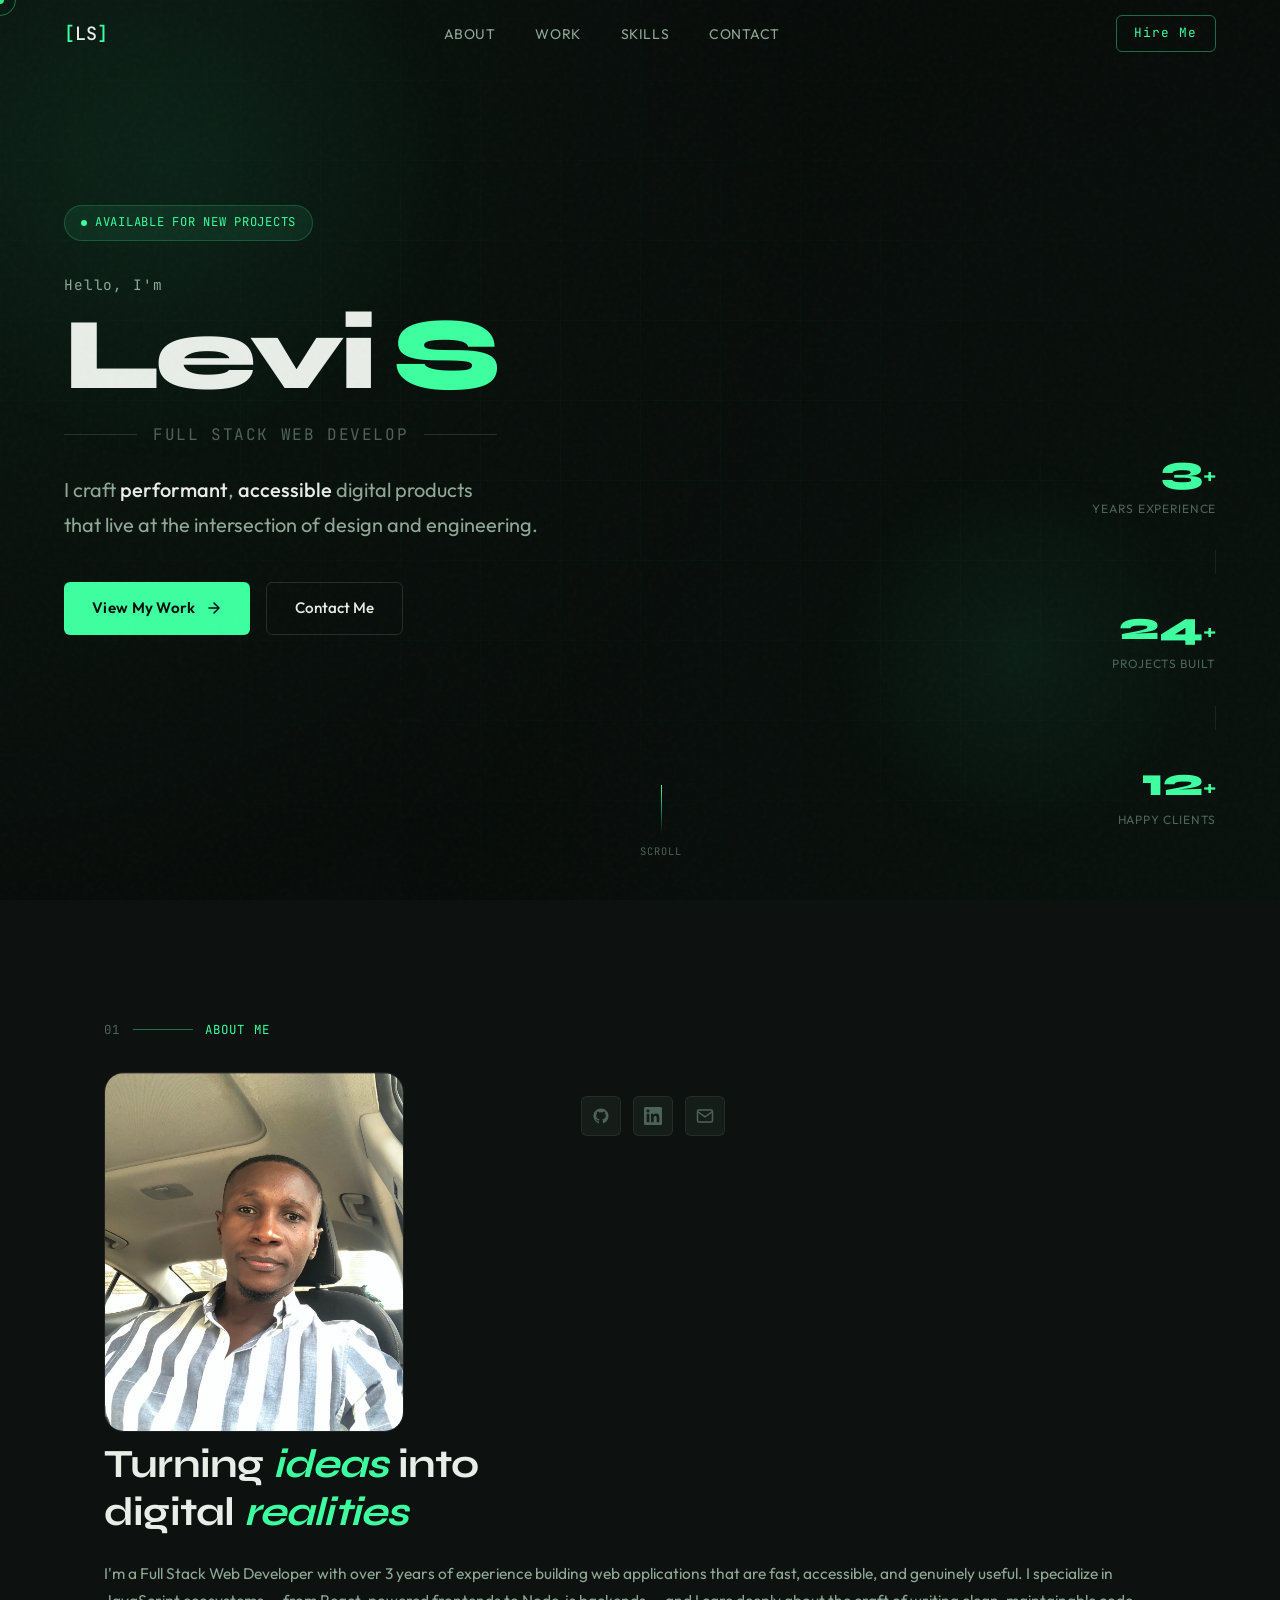
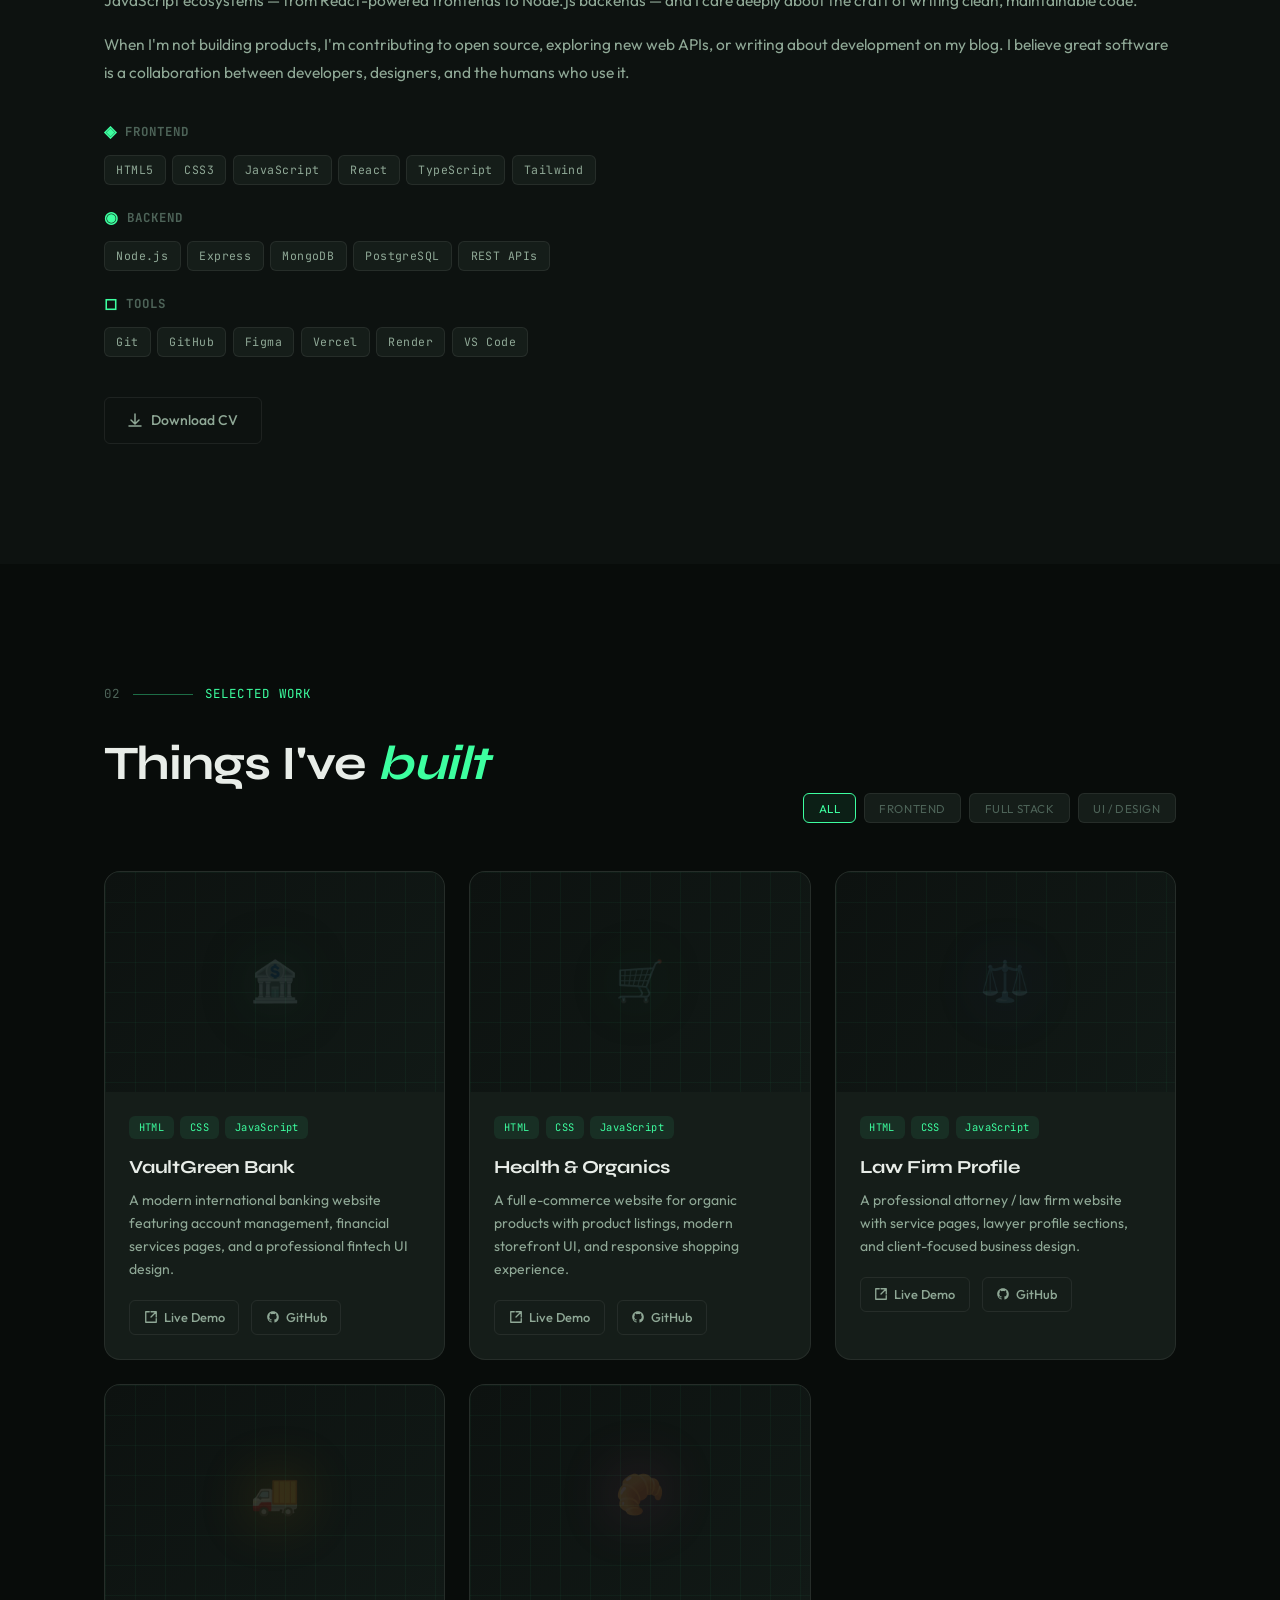
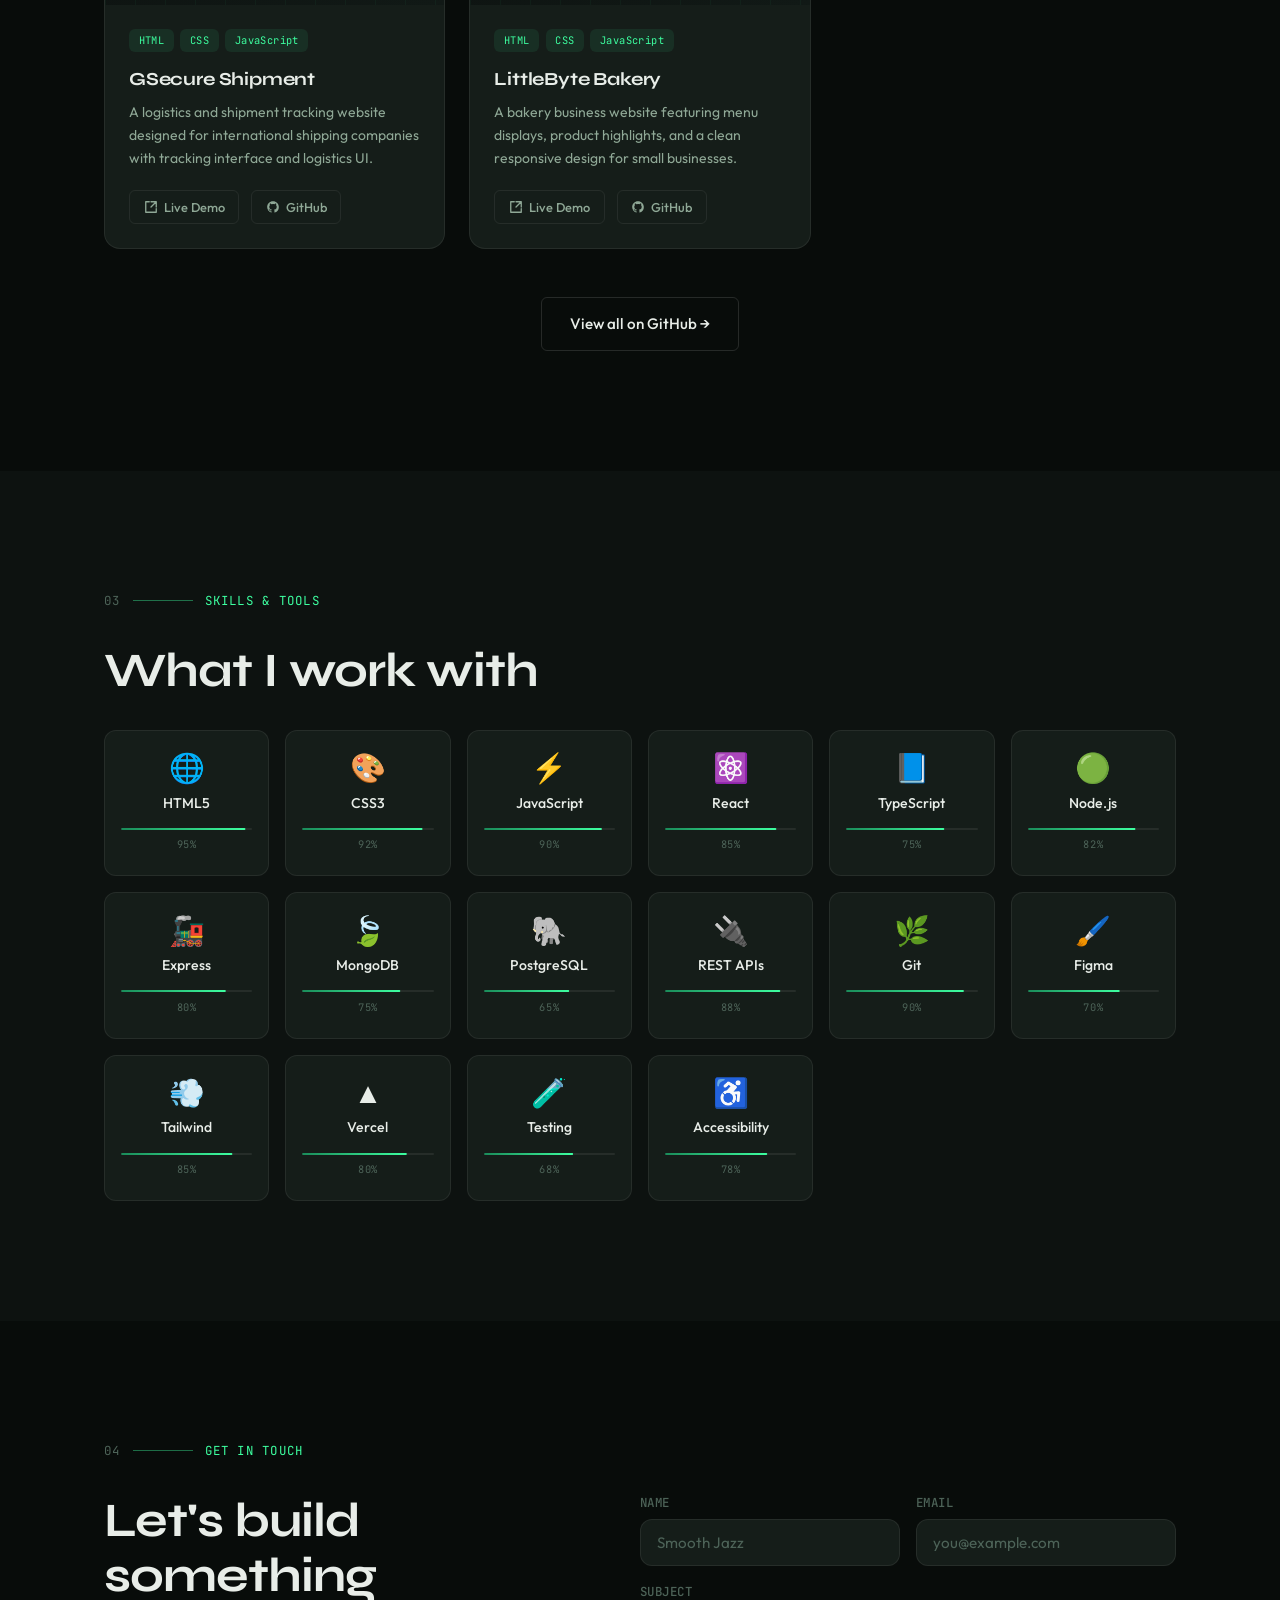
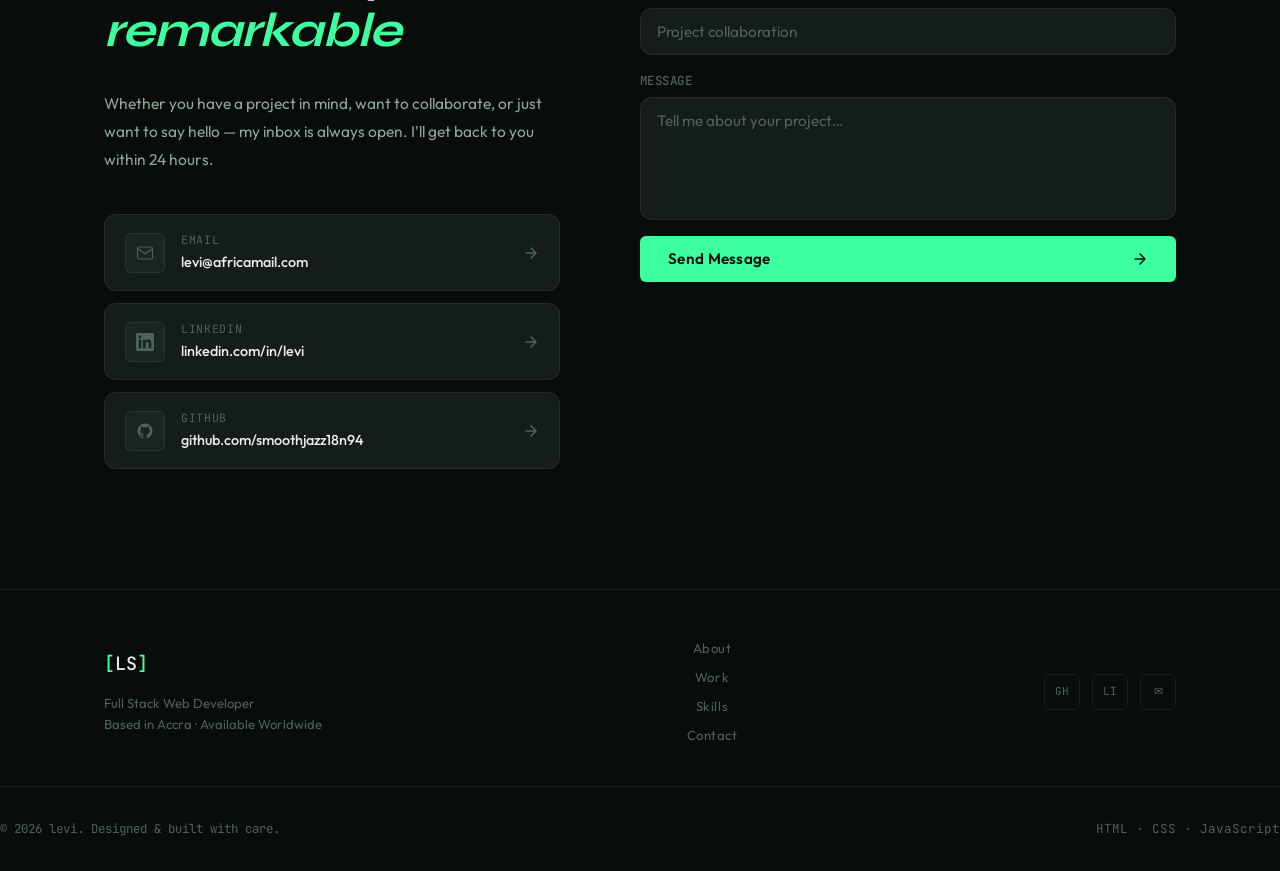
==== commit 546a440d: "Update index.html" ====
--- a/index.html
+++ b/index.html
@@ -289,7 +289,7 @@
           </p>
 
           <div class="contact-methods">
-            <a href="mailto:alex@example.com" class="contact-method">
+            <a href="mailto:levi@africamail.com" class="contact-method">
               <div class="cm-icon">
                 <svg viewBox="0 0 24 24" fill="none" stroke="currentColor" stroke-width="1.5"><path d="M4 4h16c1.1 0 2 .9 2 2v12c0 1.1-.9 2-2 2H4c-1.1 0-2-.9-2-2V6c0-1.1.9-2 2-2z"/><polyline points="22,6 12,13 2,6"/></svg>
               </div>
@@ -318,7 +318,7 @@
               </div>
               <div>
                 <span class="cm-label">GitHub</span>
-                <span class="cm-value">github.com/smoothjazz1894</span>
+                <span class="cm-value">github.com/smoothjazz18n94</span>
               </div>
               <svg class="cm-arrow" width="16" height="16" viewBox="0 0 16 16" fill="none"><path d="M3 8h10M8 3l5 5-5 5" stroke="currentColor" stroke-width="1.5" stroke-linecap="round"/></svg>
             </a>
@@ -379,7 +379,7 @@
       <div class="footer-right">
         <a href="https://github.com"   target="_blank" rel="noopener" aria-label="GitHub">GH</a>
         <a href="https://linkedin.com" target="_blank" rel="noopener" aria-label="LinkedIn">LI</a>
-        <a href="mailto:alex@example.com" aria-label="Email">✉</a>
+        <a href="mailto:levi@africamail.com" aria-label="Email">✉</a>
       </div>
     </div>
     <div class="footer-bottom">
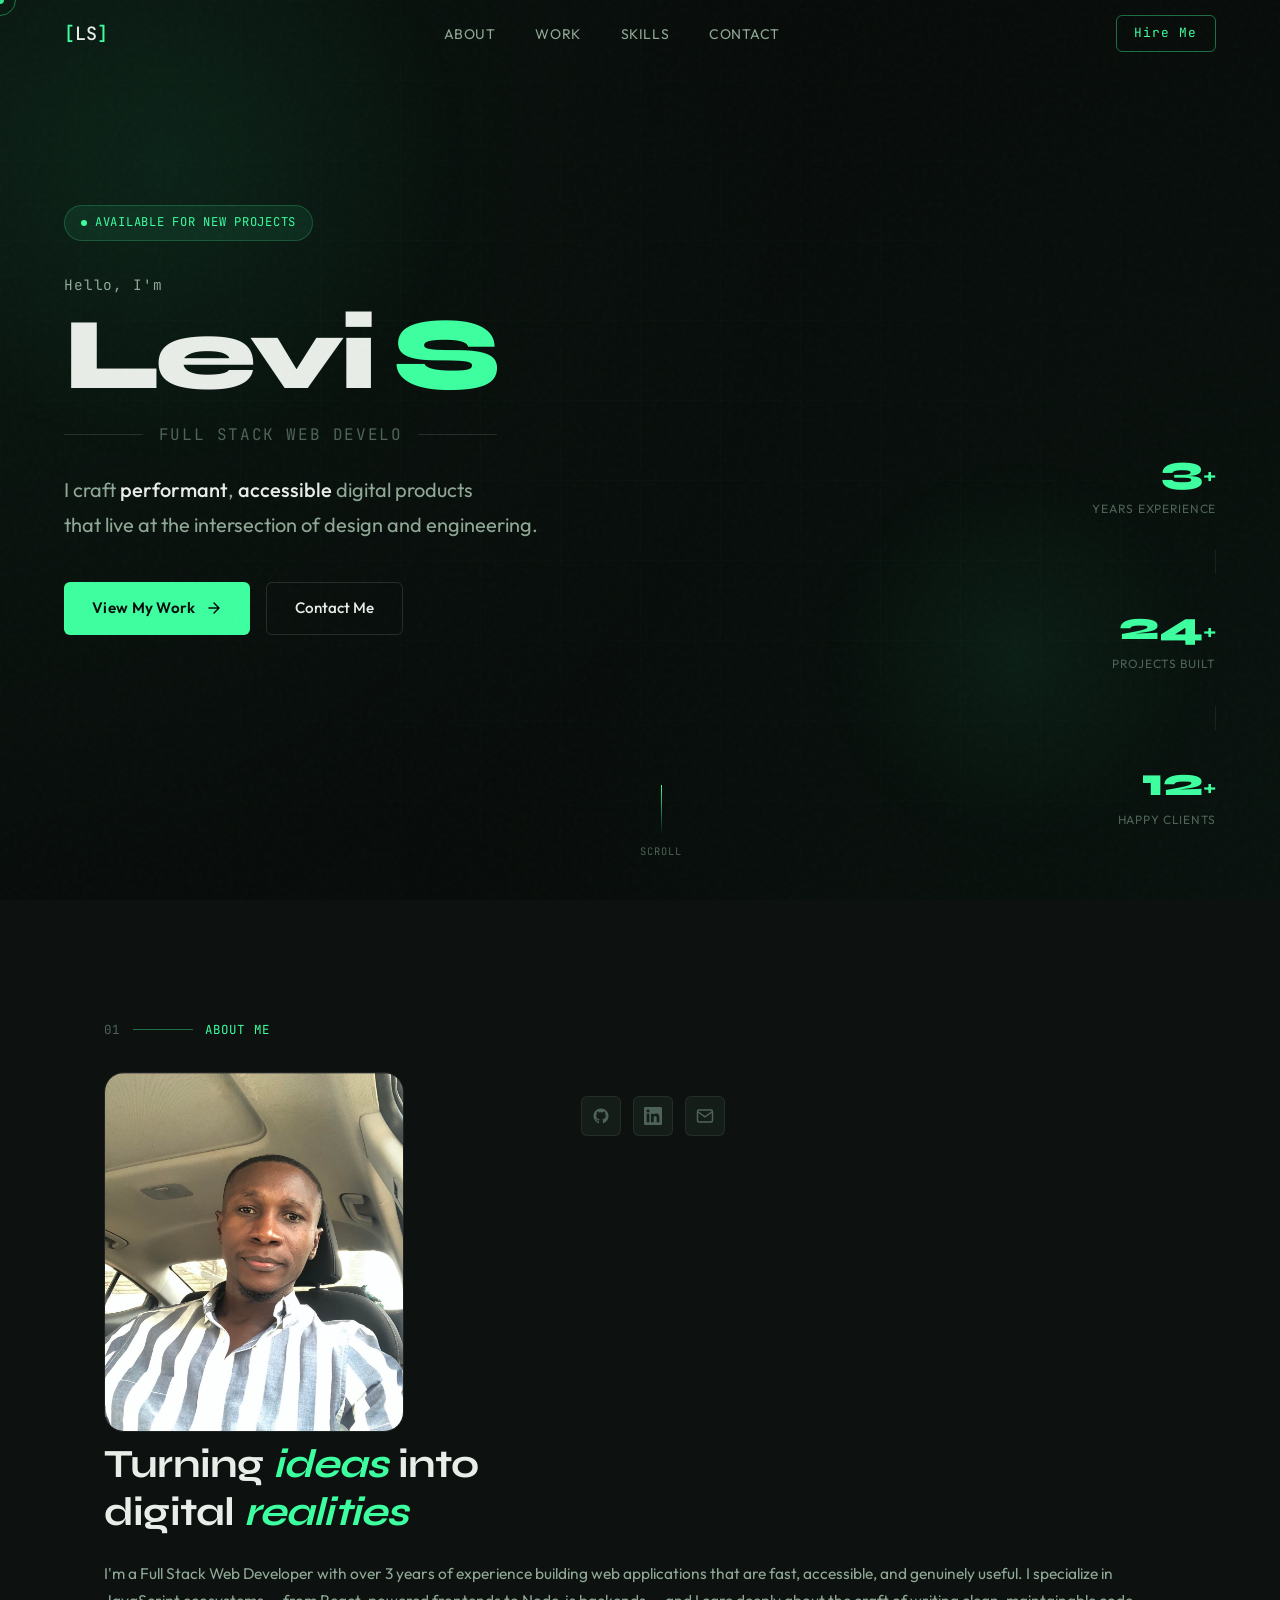
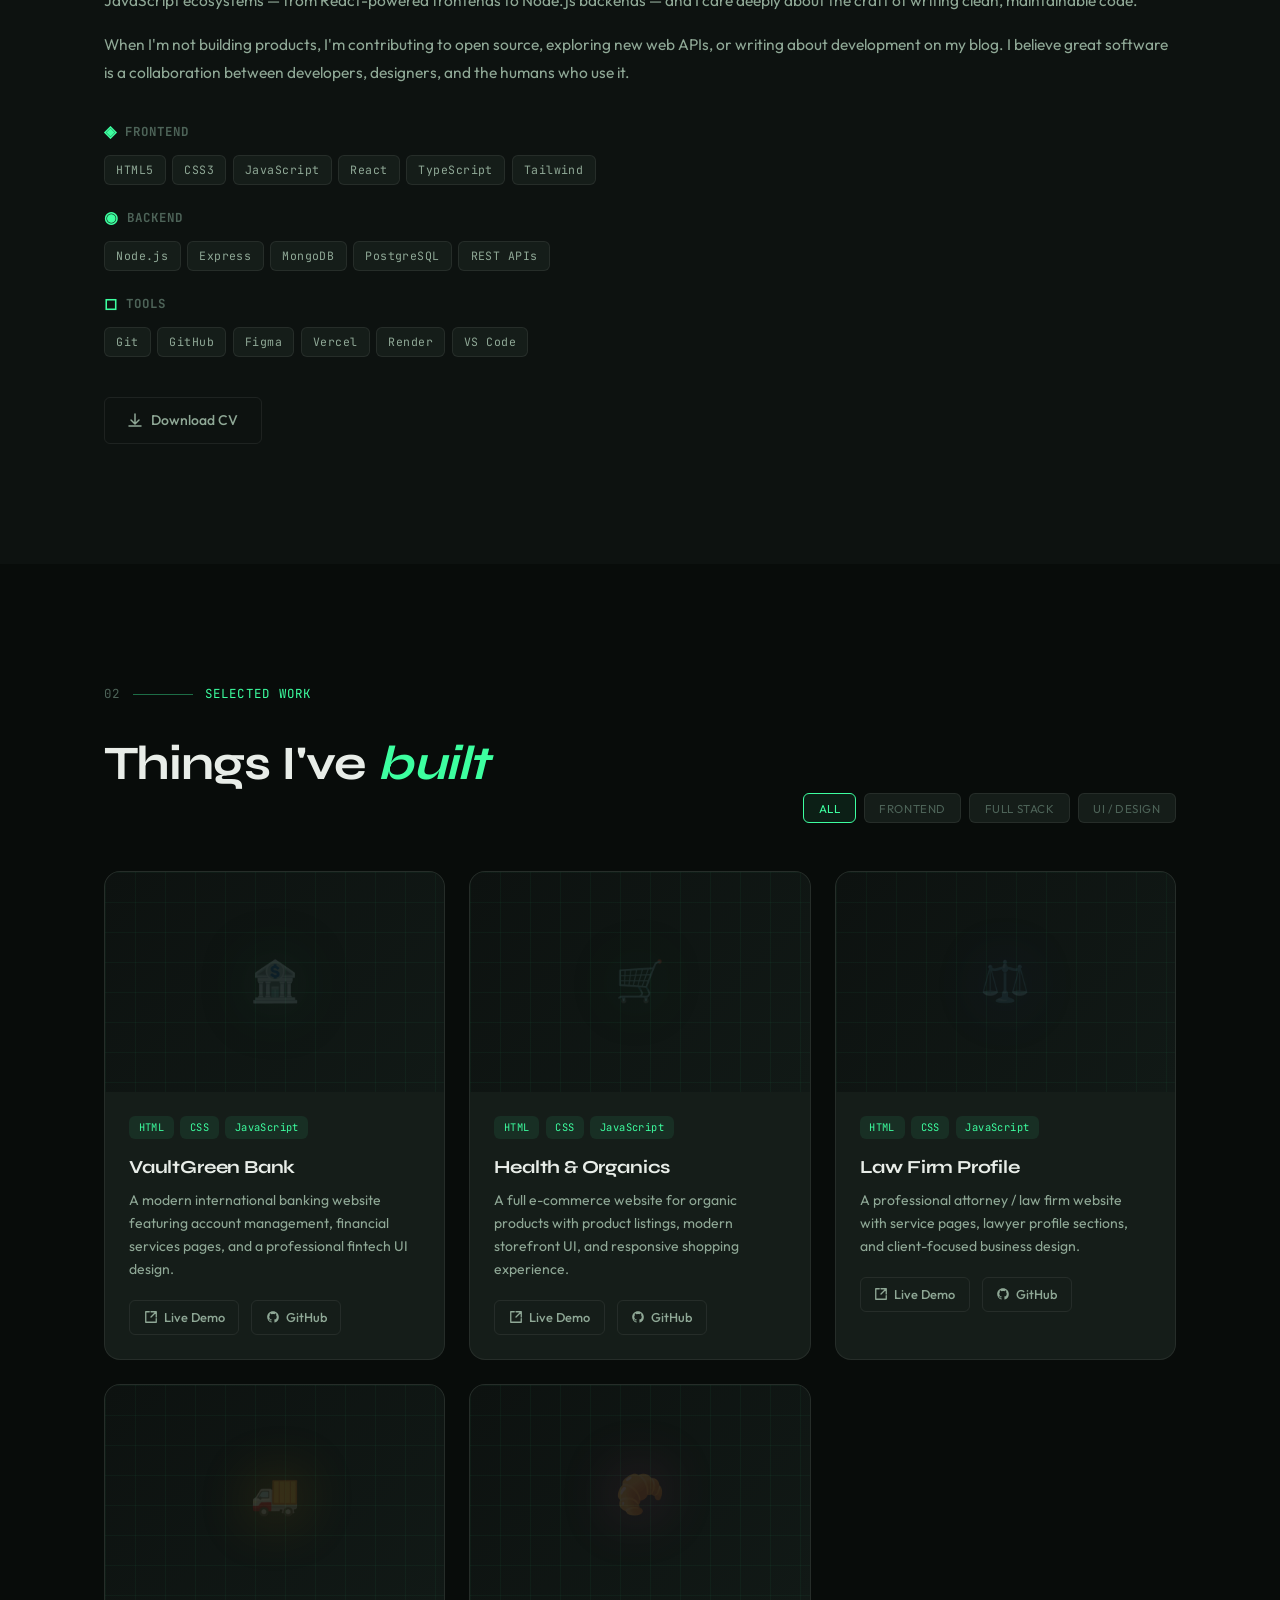
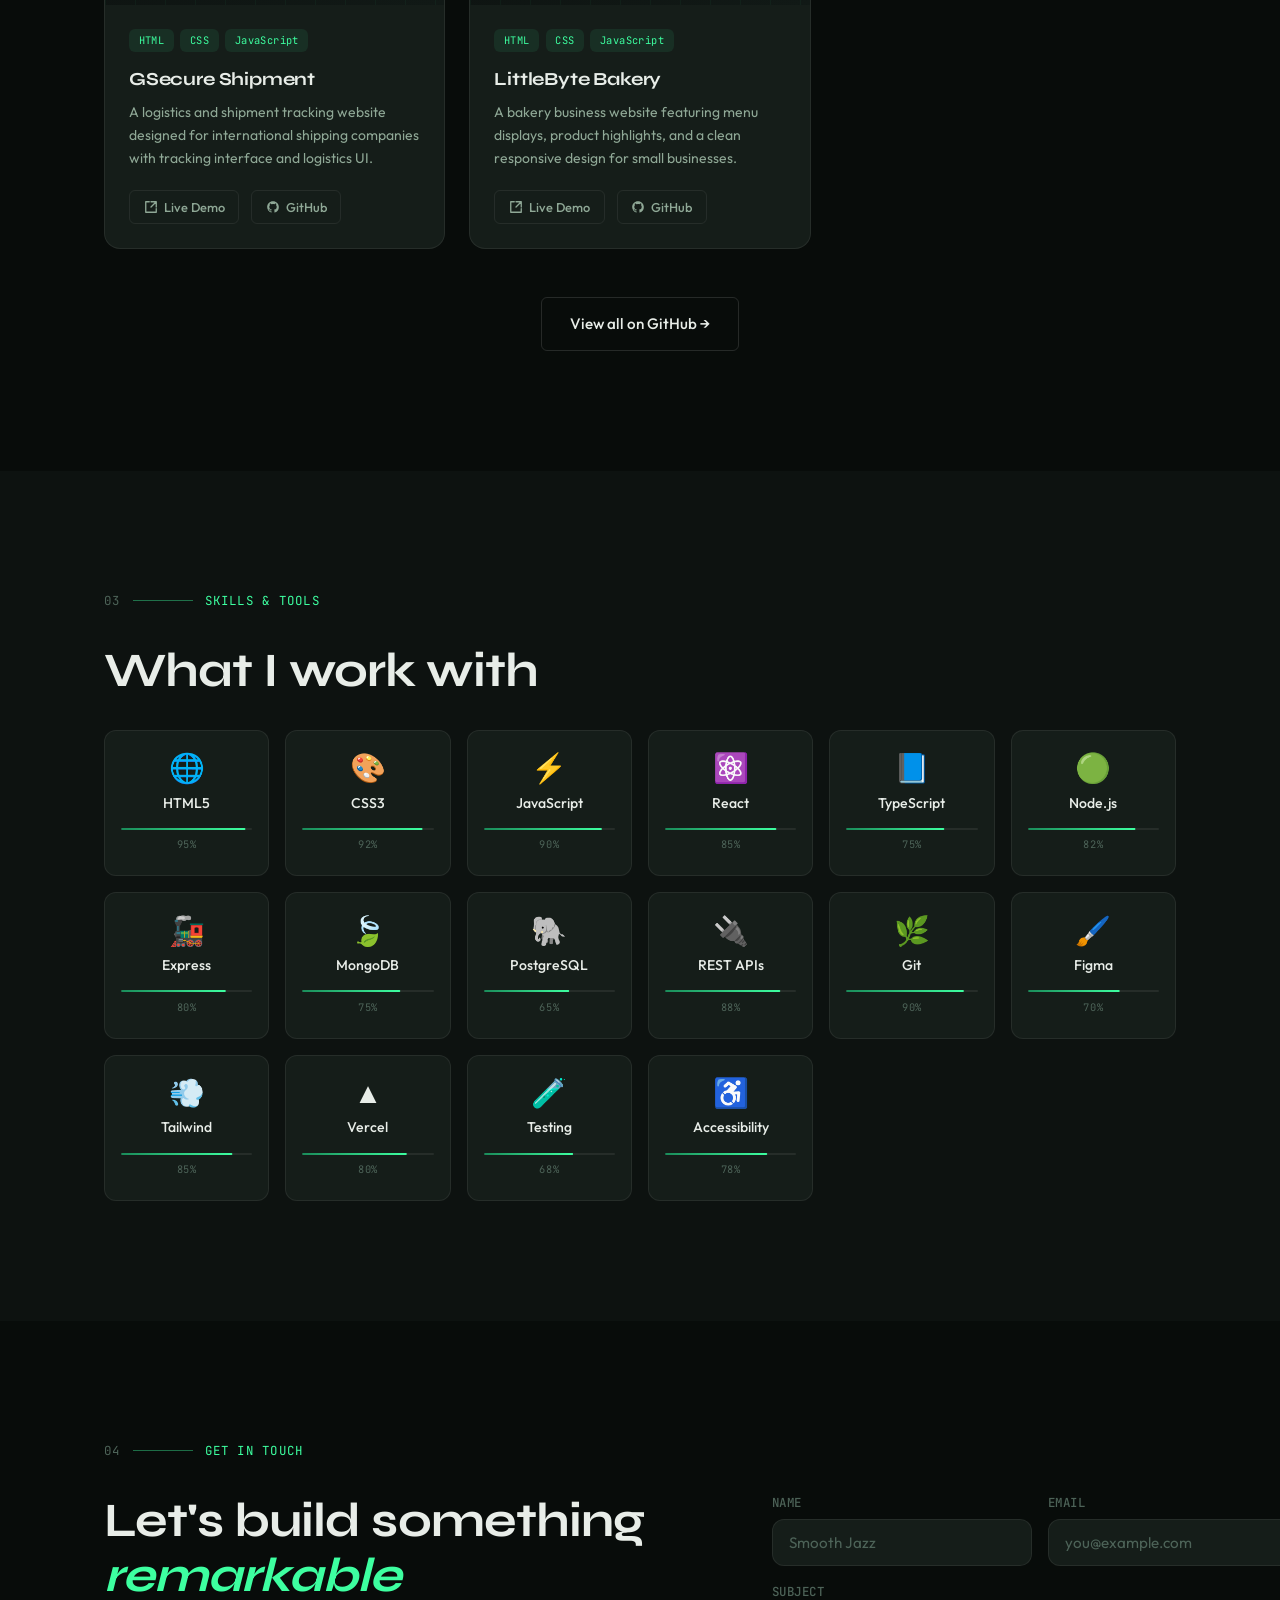
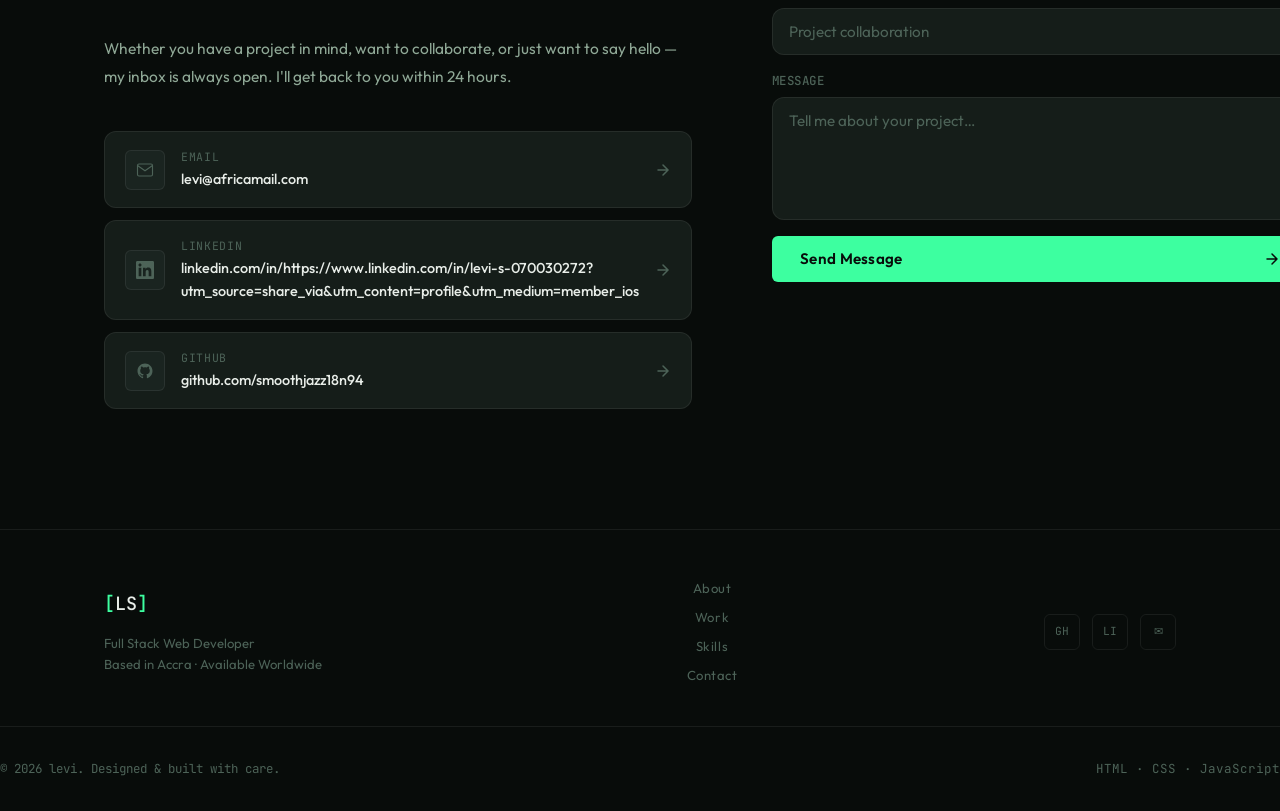
==== commit 86e8648d: "Update index.html" ====
--- a/index.html
+++ b/index.html
@@ -307,7 +307,7 @@
               <div>
                 <span class="cm-label">LinkedIn</span>
                 <span class="cm-value"><linkedin class="com">
-                <span class="cm-value">linkedin.com/in/levi</span>
+                <span class="cm-value">linkedin.com/in/https://www.linkedin.com/in/levi-s-070030272?utm_source=share_via&utm_content=profile&utm_medium=member_ios</span>
               </div>
               <svg class="cm-arrow" width="16" height="16" viewBox="0 0 16 16" fill="none"><path d="M3 8h10M8 3l5 5-5 5" stroke="currentColor" stroke-width="1.5" stroke-linecap="round"/></svg>
             </a>
